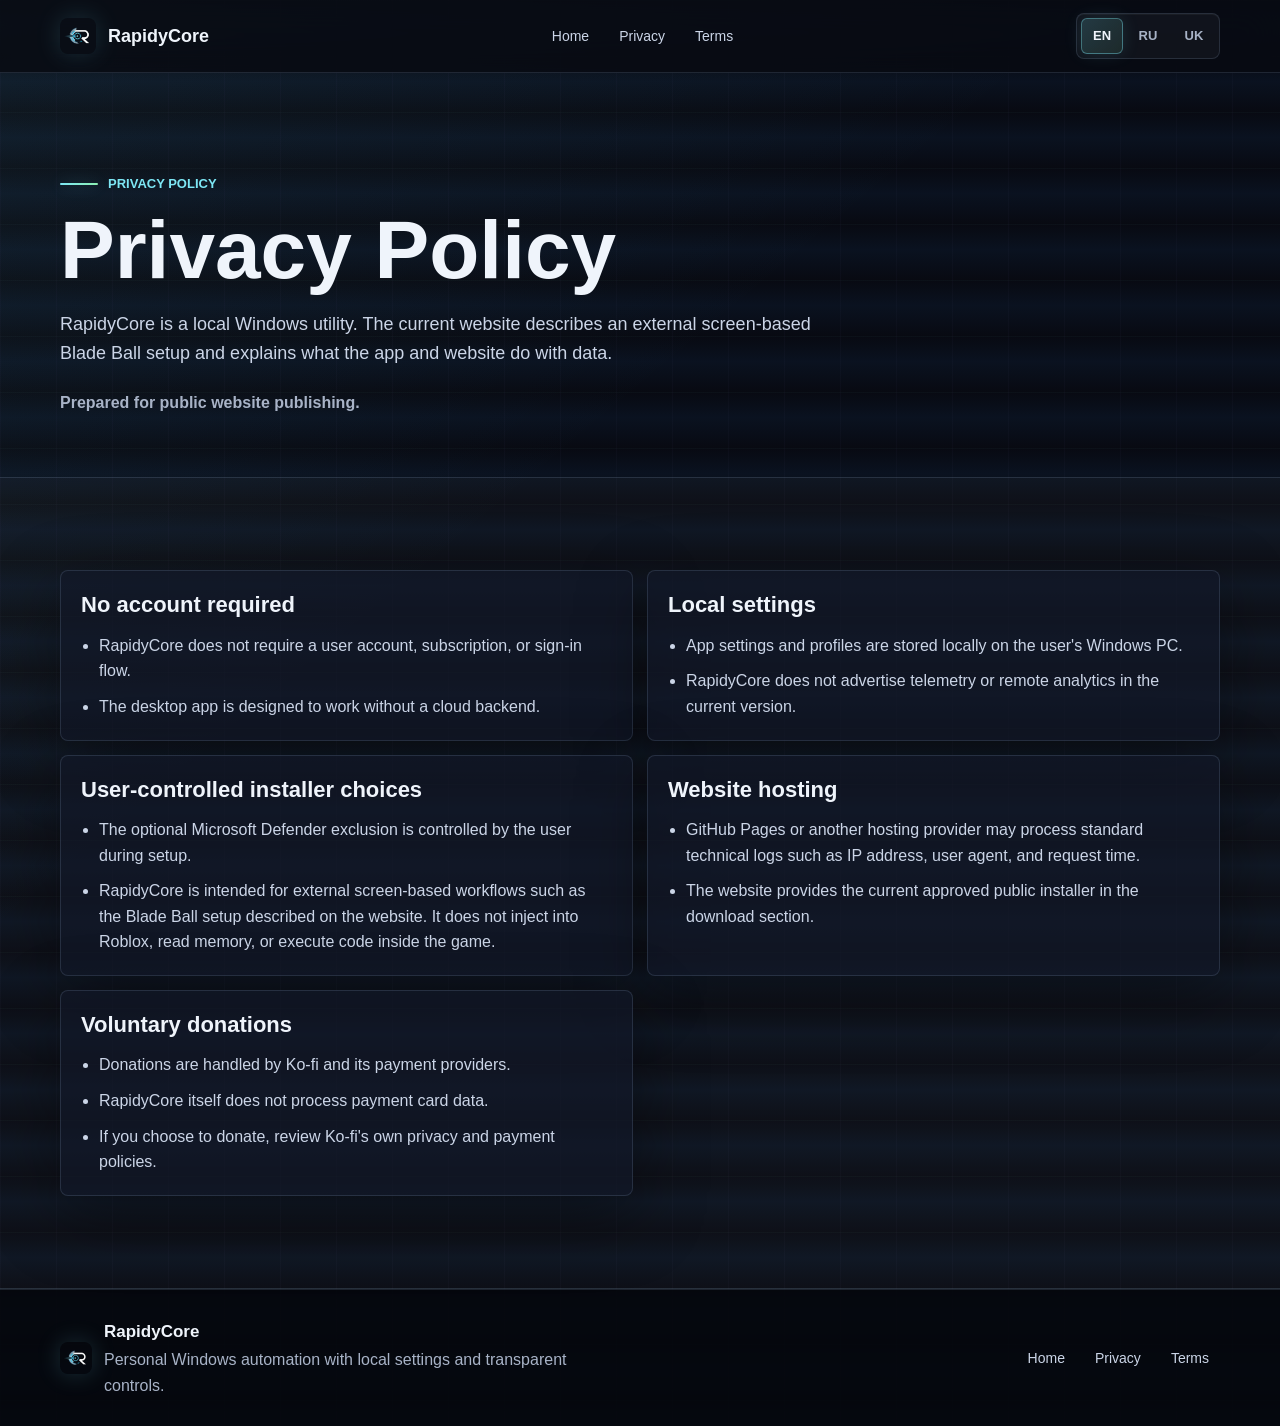
==== privacy.html @ f7d1b685 "Publish RapidyCore website" ====
<!doctype html>
<html lang="en">
  <head>
    <meta charset="utf-8">
    <meta name="viewport" content="width=device-width, initial-scale=1">
    <meta
      name="description"
      content="RapidyCore Privacy Policy for the official RapidyCore website and desktop app."
    >
    <title>Privacy Policy - RapidyCore</title>
    <link rel="icon" href="assets/rapidycore.ico">
    <link rel="stylesheet" href="styles.css">
  </head>
  <body class="legal-page" data-legal-page="privacy">
    <header class="site-header">
      <div class="container header-inner">
        <a class="brand" href="index.html" aria-label="RapidyCore">
          <img src="assets/rapidycore.ico" alt="" class="brand-logo" width="36" height="36">
          <span>RapidyCore</span>
        </a>

        <nav class="nav-links legal-nav" aria-label="Legal navigation">
          <a href="index.html" data-legal-i18n="common.backHome">Home</a>
          <a href="privacy.html" data-legal-i18n="common.privacy">Privacy</a>
          <a href="terms.html" data-legal-i18n="common.terms">Terms</a>
        </nav>

        <div class="language-switcher" aria-label="Language selector">
          <button class="lang-button is-active" type="button" data-lang="en" aria-pressed="true">EN</button>
          <button class="lang-button" type="button" data-lang="ru" aria-pressed="false">RU</button>
          <button class="lang-button" type="button" data-lang="uk" aria-pressed="false">UK</button>
        </div>
      </div>
    </header>

    <main>
      <section class="section legal-hero">
        <div class="container">
          <p class="section-kicker" data-legal-i18n="privacy.kicker">Privacy Policy</p>
          <h1 data-legal-i18n="privacy.title">Privacy Policy</h1>
          <p class="lead" data-legal-i18n="privacy.lead">
            RapidyCore is designed as a local Windows utility. This policy explains what the app and website do with data.
          </p>
          <p class="legal-updated" data-legal-i18n="privacy.updated">Prepared for public website publishing.</p>
        </div>
      </section>

      <section class="section section-alt">
        <div class="container legal-layout" id="legal-content"></div>
      </section>
    </main>

    <footer class="site-footer">
      <div class="container footer-inner">
        <div class="footer-brand">
          <img src="assets/rapidycore.ico" alt="" class="footer-logo" width="32" height="32">
          <div>
            <strong>RapidyCore</strong>
            <p data-legal-i18n="common.footer">Personal Windows automation with local settings and transparent controls.</p>
          </div>
        </div>
        <div class="footer-links">
          <a href="index.html" data-legal-i18n="common.backHome">Home</a>
          <a href="privacy.html" data-legal-i18n="common.privacy">Privacy</a>
          <a href="terms.html" data-legal-i18n="common.terms">Terms</a>
        </div>
      </div>
    </footer>

    <script src="legal.js" defer></script>
  </body>
</html>
---- styles.css ----
:root {
  color-scheme: dark;
  --bg: #080a12;
  --bg-soft: #0b111d;
  --panel: rgba(18, 25, 40, 0.7);
  --panel-strong: rgba(19, 28, 45, 0.88);
  --line: rgba(170, 194, 235, 0.15);
  --line-strong: rgba(125, 231, 245, 0.34);
  --text: #eff4fb;
  --muted: #a8b3c7;
  --muted-strong: #cbd5e7;
  --cyan: #7de7f5;
  --green: #8cf0b2;
  --violet: #b69cff;
  --blue: #83b8ff;
  --amber: #f3c981;
  --danger-muted: #8991a6;
  --shadow: 0 20px 70px rgba(0, 0, 0, 0.34);
  --radius: 8px;
  --container: 1160px;
  --ease-soft: cubic-bezier(0.2, 0.75, 0.28, 1);
}

* {
  box-sizing: border-box;
}

html {
  scroll-behavior: smooth;
  scroll-padding-top: 92px;
  overflow-x: hidden;
}

html.has-scroll-controller {
  scroll-behavior: auto;
}

body {
  min-width: 320px;
  margin: 0;
  overflow-x: hidden;
  background:
    linear-gradient(rgba(125, 231, 245, 0.026) 1px, transparent 1px),
    linear-gradient(90deg, rgba(182, 156, 255, 0.024) 1px, transparent 1px),
    linear-gradient(140deg, rgba(125, 231, 245, 0.065) 0%, transparent 38%),
    linear-gradient(180deg, #080a12 0%, #0a1220 46%, #080a12 100%);
  background-size: 56px 56px, 56px 56px, auto;
  color: var(--text);
  font-family: "Segoe UI", "Inter", Arial, sans-serif;
  font-size: 16px;
  line-height: 1.6;
  letter-spacing: 0;
}

body::selection {
  background: rgba(125, 231, 245, 0.28);
  color: #ffffff;
}

section,
footer {
  scroll-margin-top: 92px;
}

main,
.site-footer {
  transition: opacity 190ms var(--ease-soft), filter 190ms var(--ease-soft);
}

body.is-language-switching main,
body.is-language-switching .site-footer {
  opacity: 0.58;
  filter: blur(2px);
}

.reveal-ready .reveal-item {
  opacity: 0;
  transform: translate3d(0, 12px, 0);
  transition:
    opacity 620ms var(--ease-soft) var(--reveal-delay, 0ms),
    transform 620ms var(--ease-soft) var(--reveal-delay, 0ms);
  will-change: opacity, transform;
}

.reveal-ready .reveal-item.is-visible {
  opacity: 1;
  transform: translate3d(0, 0, 0);
}

a {
  color: inherit;
  text-decoration: none;
}

button,
a {
  -webkit-tap-highlight-color: transparent;
}

button {
  font: inherit;
}

img {
  display: block;
  max-width: 100%;
}

.container {
  width: min(100% - 40px, var(--container));
  margin: 0 auto;
}

.skip-link {
  position: fixed;
  top: 12px;
  left: 12px;
  z-index: 100;
  transform: translateY(-160%);
  border: 1px solid var(--line-strong);
  border-radius: var(--radius);
  background: #07101c;
  padding: 10px 14px;
  color: var(--text);
  transition: transform 180ms var(--ease-soft), border-color 180ms var(--ease-soft);
}

.skip-link:focus {
  transform: translateY(0);
}

.site-header {
  position: sticky;
  top: 0;
  z-index: 20;
  border-bottom: 1px solid var(--line);
  background: rgba(8, 10, 18, 0.8);
  backdrop-filter: blur(18px);
}

.header-inner {
  min-height: 72px;
  display: grid;
  grid-template-columns: auto 1fr auto;
  align-items: center;
  gap: 24px;
}

.brand,
.footer-brand {
  display: inline-flex;
  align-items: center;
  gap: 12px;
}

.brand {
  min-width: max-content;
  font-size: 18px;
  font-weight: 800;
}

.brand-logo {
  width: 36px;
  height: 36px;
  border-radius: var(--radius);
  object-fit: contain;
  object-position: center;
  image-rendering: auto;
  box-shadow: 0 0 26px rgba(125, 231, 245, 0.16);
  flex: 0 0 auto;
}

.footer-logo {
  width: 32px;
  height: 32px;
  border-radius: var(--radius);
  object-fit: contain;
  object-position: center;
  image-rendering: auto;
  box-shadow: 0 0 24px rgba(125, 231, 245, 0.18);
  flex: 0 0 auto;
}

.nav-links,
.footer-links {
  display: flex;
  align-items: center;
  justify-content: center;
  gap: 8px;
}

.nav-links a,
.footer-links a {
  border: 1px solid transparent;
  border-radius: var(--radius);
  padding: 8px 10px;
  color: var(--muted-strong);
  font-size: 14px;
  transition:
    transform 220ms var(--ease-soft),
    border-color 220ms var(--ease-soft),
    color 220ms var(--ease-soft),
    background 220ms var(--ease-soft),
    box-shadow 220ms var(--ease-soft);
}

.nav-links a:hover,
.nav-links a:focus-visible,
.footer-links a:hover,
.footer-links a:focus-visible {
  border-color: var(--line);
  background: rgba(255, 255, 255, 0.055);
  color: var(--text);
  box-shadow: 0 10px 28px rgba(125, 231, 245, 0.08);
  transform: translateY(-1px);
  outline: none;
}

.language-switcher {
  display: inline-flex;
  align-items: center;
  gap: 4px;
  border: 1px solid var(--line);
  border-radius: var(--radius);
  background: rgba(255, 255, 255, 0.04);
  padding: 4px;
  box-shadow: inset 0 1px 0 rgba(255, 255, 255, 0.04);
}

.lang-button {
  min-width: 42px;
  min-height: 36px;
  border: 1px solid transparent;
  border-radius: 6px;
  background: transparent;
  color: var(--muted);
  cursor: pointer;
  font-size: 13px;
  font-weight: 800;
  letter-spacing: 0;
  transition:
    transform 200ms var(--ease-soft),
    border-color 200ms var(--ease-soft),
    background 200ms var(--ease-soft),
    color 200ms var(--ease-soft),
    box-shadow 200ms var(--ease-soft);
}

.lang-button:hover,
.lang-button:focus-visible {
  border-color: rgba(125, 231, 245, 0.25);
  background: rgba(255, 255, 255, 0.035);
  color: var(--text);
  box-shadow: 0 8px 22px rgba(125, 231, 245, 0.08);
  transform: translateY(-1px);
  outline: none;
}

.lang-button.is-active {
  border-color: rgba(125, 231, 245, 0.38);
  background: linear-gradient(135deg, rgba(125, 231, 245, 0.18), rgba(140, 240, 178, 0.1));
  color: var(--text);
  box-shadow: 0 0 18px rgba(125, 231, 245, 0.12);
}

.hero {
  position: relative;
  overflow: hidden;
  min-height: 68svh;
  display: flex;
  align-items: center;
  border-bottom: 1px solid var(--line);
}

.hero::before {
  content: "";
  position: absolute;
  inset: 0;
  background:
    linear-gradient(90deg, rgba(5, 7, 13, 0.98) 0%, rgba(5, 7, 13, 0.72) 54%, rgba(5, 7, 13, 0.22) 100%),
    linear-gradient(180deg, rgba(131, 184, 255, 0.11), rgba(140, 240, 178, 0.045));
  pointer-events: none;
}

.hero-backdrop {
  position: absolute;
  inset: 0;
  pointer-events: none;
}

.hero-backdrop::after {
  content: "";
  position: absolute;
  inset: auto 0 0 0;
  height: 1px;
  background: linear-gradient(90deg, transparent, rgba(125, 231, 245, 0.54), rgba(140, 240, 178, 0.26), transparent);
}

.hero-logo {
  position: absolute;
  right: -4%;
  top: 50%;
  width: min(58vw, 720px);
  opacity: 0.18;
  transform: translateY(-50%);
  filter: drop-shadow(0 0 48px rgba(125, 231, 245, 0.24));
}

.hero-content {
  position: relative;
  z-index: 1;
  padding: 76px 0 62px;
}

.section-kicker {
  display: inline-flex;
  align-items: center;
  gap: 10px;
  margin: 0 0 14px;
  color: var(--cyan);
  font-size: 13px;
  font-weight: 800;
  text-transform: uppercase;
  letter-spacing: 0;
}

.section-kicker::before {
  content: "";
  width: 38px;
  height: 2px;
  border-radius: 999px;
  background: linear-gradient(90deg, var(--cyan), var(--green));
  box-shadow: 0 0 16px rgba(125, 231, 245, 0.32);
}

h1,
h2,
h3,
p {
  margin-top: 0;
}

h1 {
  max-width: 780px;
  margin-bottom: 18px;
  font-size: 82px;
  line-height: 0.98;
  letter-spacing: 0;
}

h2 {
  margin-bottom: 14px;
  color: var(--text);
  font-size: 42px;
  line-height: 1.1;
  letter-spacing: 0;
}

h3 {
  margin-bottom: 8px;
  color: var(--text);
  font-size: 20px;
  line-height: 1.25;
  letter-spacing: 0;
}

.hero-tagline {
  max-width: 760px;
  margin-bottom: 28px;
  color: var(--muted-strong);
  font-size: 21px;
  line-height: 1.55;
}

.hero-actions {
  display: flex;
  flex-wrap: wrap;
  gap: 12px;
  margin-bottom: 28px;
}

.btn {
  min-height: 46px;
  display: inline-flex;
  align-items: center;
  justify-content: center;
  gap: 8px;
  border: 1px solid var(--line);
  border-radius: var(--radius);
  padding: 11px 18px;
  color: var(--text);
  cursor: pointer;
  font-weight: 800;
  line-height: 1.2;
  transition:
    transform 220ms var(--ease-soft),
    border-color 220ms var(--ease-soft),
    background 220ms var(--ease-soft),
    color 220ms var(--ease-soft),
    box-shadow 220ms var(--ease-soft);
}

.btn:not(:disabled):hover,
.btn:not(:disabled):focus-visible {
  transform: translateY(-2px);
  border-color: var(--line-strong);
  box-shadow: 0 14px 36px rgba(125, 231, 245, 0.12);
  outline: none;
}

.btn-primary {
  border-color: rgba(125, 231, 245, 0.42);
  background: linear-gradient(135deg, rgba(125, 231, 245, 0.18), rgba(140, 240, 178, 0.11));
  box-shadow: 0 0 28px rgba(125, 231, 245, 0.12);
}

.btn-secondary {
  background: rgba(255, 255, 255, 0.06);
}

.btn-ghost {
  background: transparent;
}

.btn:disabled {
  border-color: rgba(151, 185, 255, 0.16);
  background: rgba(255, 255, 255, 0.055);
  color: #aeb9cf;
  cursor: not-allowed;
  transform: none;
  box-shadow: none;
  opacity: 1;
}

.hero-points {
  display: flex;
  flex-wrap: wrap;
  gap: 10px;
  max-width: 860px;
  margin: 0;
  padding: 0;
  list-style: none;
}

.hero-points li {
  border: 1px solid var(--line);
  border-radius: var(--radius);
  background: rgba(255, 255, 255, 0.04);
  padding: 8px 12px;
  color: var(--muted-strong);
  font-size: 14px;
  transition: border-color 220ms var(--ease-soft), background 220ms var(--ease-soft);
}

.section {
  padding: 92px 0;
}

.section-alt {
  background: rgba(255, 255, 255, 0.025);
  border-top: 1px solid var(--line);
  border-bottom: 1px solid var(--line);
}

.section-heading {
  max-width: 760px;
  margin-bottom: 34px;
}

.section-heading.compact {
  margin-bottom: 24px;
}

.section-heading p:not(.section-kicker),
.download-layout p,
.lead {
  color: var(--muted-strong);
  font-size: 18px;
}

.feature-grid,
.preview-grid {
  display: grid;
  grid-template-columns: repeat(4, minmax(0, 1fr));
  gap: 16px;
}

.feature-card,
.preview-card,
.faq-item {
  border: 1px solid var(--line);
  border-radius: var(--radius);
  background: var(--panel);
  box-shadow: var(--shadow);
  backdrop-filter: blur(18px);
  transition:
    transform 260ms var(--ease-soft),
    border-color 260ms var(--ease-soft),
    background 260ms var(--ease-soft),
    box-shadow 260ms var(--ease-soft);
}

.feature-card {
  min-height: 220px;
  display: flex;
  flex-direction: column;
  padding: 22px;
  position: relative;
  overflow: hidden;
}

.feature-card:hover,
.feature-card:focus-within,
.preview-card:hover,
.preview-card:focus-within,
.faq-item:hover,
.faq-item:focus-within {
  transform: translateY(-3px);
  border-color: rgba(125, 231, 245, 0.26);
  background: rgba(22, 31, 50, 0.78);
  box-shadow: 0 18px 54px rgba(0, 0, 0, 0.32), 0 0 28px rgba(125, 231, 245, 0.08);
}

.feature-card::after {
  content: "";
  position: absolute;
  inset: 0;
  border-top: 2px solid transparent;
  pointer-events: none;
}

.feature-card.accent-cyan::after {
  border-color: var(--cyan);
}

.feature-card.accent-green::after {
  border-color: var(--green);
}

.feature-card.accent-violet::after {
  border-color: var(--violet);
}

.feature-mark {
  width: 42px;
  height: 32px;
  display: inline-flex;
  align-items: center;
  justify-content: center;
  margin-bottom: 22px;
  border: 1px solid var(--line);
  border-radius: 6px;
  background: rgba(255, 255, 255, 0.055);
  color: var(--cyan);
  font-size: 12px;
  font-weight: 900;
}

.feature-card p,
.preview-card p,
.steps p,
.faq-item p,
.changelog-item p,
.footer-brand p {
  margin-bottom: 0;
  color: var(--muted);
}

.preview-card {
  overflow: hidden;
  background: var(--panel-strong);
}

.preview-visual {
  min-height: 220px;
  border-bottom: 1px solid var(--line);
  background: linear-gradient(180deg, rgba(125, 231, 245, 0.09), rgba(8, 10, 18, 0.28));
  transition: background 260ms var(--ease-soft), border-color 260ms var(--ease-soft);
}

.preview-image {
  width: 100%;
  aspect-ratio: 16 / 10;
  object-fit: cover;
  background: #0b111d;
}

.preview-body {
  padding: 20px;
}

.preview-label {
  margin-bottom: 6px;
  color: var(--cyan);
  font-size: 12px;
  font-weight: 900;
  text-transform: uppercase;
}

.steps {
  display: grid;
  grid-template-columns: repeat(4, minmax(0, 1fr));
  gap: 16px;
  margin: 0;
  padding: 0;
  list-style: none;
  counter-reset: steps;
}

.steps li {
  counter-increment: steps;
  min-height: 210px;
  border-top: 1px solid var(--line-strong);
  padding: 20px 4px 0;
}

.step-number {
  display: inline-flex;
  align-items: center;
  justify-content: center;
  width: 42px;
  height: 32px;
  margin-bottom: 16px;
  border-radius: 6px;
  background: rgba(125, 231, 245, 0.1);
  color: var(--cyan);
  font-size: 13px;
  font-weight: 900;
}

.setup-guide {
  position: relative;
  overflow: hidden;
}

.setup-guide::before {
  content: "";
  position: absolute;
  inset: 0;
  background:
    linear-gradient(120deg, rgba(125, 231, 245, 0.055), transparent 32%),
    linear-gradient(300deg, rgba(182, 156, 255, 0.055), transparent 42%);
  pointer-events: none;
}

.setup-guide > .container {
  position: relative;
}

.guide-summary,
.guide-warning,
.guide-note {
  max-width: 920px;
  border: 1px solid var(--line);
  border-radius: var(--radius);
  background: rgba(18, 25, 40, 0.62);
  box-shadow: var(--shadow);
  backdrop-filter: blur(18px);
}

.guide-summary {
  margin-bottom: 20px;
  padding: 18px 20px;
}

.guide-summary p,
.guide-warning p,
.guide-note p {
  margin: 0;
  color: var(--muted-strong);
  font-size: 17px;
}

.guide-warning {
  margin-bottom: 20px;
  padding: 18px 20px;
  border-color: rgba(243, 201, 129, 0.3);
  background:
    linear-gradient(135deg, rgba(243, 201, 129, 0.08), transparent 52%),
    rgba(40, 30, 18, 0.64);
}

.guide-steps {
  display: grid;
  gap: 18px;
}

.guide-step {
  display: grid;
  grid-template-columns: minmax(0, 0.82fr) minmax(360px, 1.18fr);
  align-items: center;
  gap: 22px;
  border: 1px solid var(--line);
  border-radius: var(--radius);
  background: rgba(18, 25, 40, 0.7);
  box-shadow: var(--shadow);
  padding: 18px;
  backdrop-filter: blur(18px);
  transition:
    transform 260ms var(--ease-soft),
    border-color 260ms var(--ease-soft),
    background 260ms var(--ease-soft),
    box-shadow 260ms var(--ease-soft);
}

.guide-step:hover,
.guide-step:focus-within {
  transform: translateY(-3px);
  border-color: rgba(125, 231, 245, 0.28);
  background: rgba(22, 31, 50, 0.78);
  box-shadow: 0 18px 54px rgba(0, 0, 0, 0.34), 0 0 30px rgba(125, 231, 245, 0.08);
}

.guide-step-copy {
  padding: 8px 4px;
}

.guide-step-number {
  display: inline-flex;
  align-items: center;
  justify-content: center;
  width: 46px;
  height: 34px;
  margin-bottom: 16px;
  border: 1px solid rgba(125, 231, 245, 0.22);
  border-radius: 6px;
  background: linear-gradient(135deg, rgba(125, 231, 245, 0.13), rgba(140, 240, 178, 0.07));
  color: var(--cyan);
  font-size: 13px;
  font-weight: 900;
}

.guide-step-copy p {
  margin-bottom: 0;
  color: var(--muted);
}

.guide-media {
  display: grid;
  gap: 12px;
}

.guide-media-compare {
  grid-template-columns: repeat(2, minmax(0, 1fr));
}

.guide-figure {
  margin: 0;
  overflow: hidden;
  border: 1px solid rgba(170, 194, 235, 0.18);
  border-radius: var(--radius);
  background: rgba(8, 10, 18, 0.66);
  box-shadow: 0 16px 40px rgba(0, 0, 0, 0.24);
}

.guide-figure img {
  width: 100%;
  aspect-ratio: 16 / 9;
  object-fit: cover;
  border-bottom: 1px solid var(--line);
  background: var(--bg-soft);
}

.guide-card--settings-entry .guide-figure img {
  aspect-ratio: 1297 / 617;
}

.guide-figure .guide-image--settings-entry {
  object-fit: contain;
  object-position: right top;
  background:
    linear-gradient(135deg, rgba(125, 231, 245, 0.08), transparent 42%),
    var(--bg-soft);
}

.guide-figure figcaption {
  padding: 12px 14px;
  color: var(--muted-strong);
  font-size: 14px;
}

.guide-note {
  margin-top: 20px;
  padding: 18px 20px;
  border-color: rgba(140, 240, 178, 0.2);
  background:
    linear-gradient(135deg, rgba(140, 240, 178, 0.07), transparent 50%),
    rgba(18, 25, 40, 0.66);
}

.safety-band,
.download-section {
  border-top: 1px solid var(--line);
  border-bottom: 1px solid var(--line);
  background:
    linear-gradient(90deg, rgba(125, 231, 245, 0.058), transparent 48%),
    rgba(255, 255, 255, 0.023);
}

.safety-layout,
.download-layout {
  display: grid;
  grid-template-columns: 0.95fr 1.05fr;
  align-items: start;
  gap: 50px;
}

.safety-list {
  display: grid;
  grid-template-columns: repeat(2, minmax(0, 1fr));
  gap: 12px;
  margin: 0;
  padding: 0;
  list-style: none;
}

.safety-list li,
.changelog-item {
  border: 1px solid var(--line);
  border-radius: var(--radius);
  background: rgba(10, 16, 28, 0.54);
  padding: 16px;
  color: var(--muted-strong);
  transition:
    transform 250ms var(--ease-soft),
    border-color 250ms var(--ease-soft),
    background 250ms var(--ease-soft);
}

.safety-list li:hover,
.changelog-item:hover {
  transform: translateY(-2px);
  border-color: rgba(125, 231, 245, 0.24);
  background: rgba(18, 26, 42, 0.68);
}

.download-layout {
  grid-template-columns: 1fr auto;
}

.download-copy {
  max-width: 720px;
}

.download-action {
  display: grid;
  gap: 12px;
  align-self: start;
  justify-items: stretch;
}

.download-meta {
  display: grid;
  grid-template-columns: repeat(2, minmax(0, 220px));
  gap: 14px;
  margin: 24px 0 18px;
}

.download-stat {
  border: 1px solid var(--line);
  border-radius: var(--radius);
  background: rgba(10, 16, 28, 0.54);
  padding: 16px;
}

.download-stat span {
  display: block;
  margin-bottom: 6px;
  color: var(--muted);
  font-size: 13px;
  font-weight: 800;
}

.download-stat strong {
  color: var(--text);
  font-size: 18px;
}

.download-note {
  max-width: 680px;
  margin: 0 0 18px;
  color: var(--muted);
}

.download-legal {
  display: flex;
  flex-wrap: wrap;
  gap: 10px;
}

.download-community {
  display: flex;
  flex-wrap: wrap;
  gap: 10px;
  margin-top: 12px;
}

.download-legal a {
  border: 1px solid var(--line);
  border-radius: var(--radius);
  padding: 8px 12px;
  color: var(--muted-strong);
  transition:
    transform 220ms var(--ease-soft),
    border-color 220ms var(--ease-soft),
    background 220ms var(--ease-soft),
    color 220ms var(--ease-soft);
}

.download-community a {
  border: 1px solid transparent;
  border-radius: var(--radius);
  padding: 6px 0;
  color: var(--muted);
  font-weight: 600;
  transition:
    color 220ms var(--ease-soft),
    transform 220ms var(--ease-soft);
}

.download-legal a:hover,
.download-legal a:focus-visible,
.download-community a:hover,
.download-community a:focus-visible {
  border-color: rgba(125, 231, 245, 0.28);
  background: rgba(255, 255, 255, 0.04);
  color: var(--text);
  transform: translateY(-1px);
  outline: none;
}

.download-button {
  min-width: 240px;
  align-self: start;
}

.download-free-note {
  max-width: 240px;
  margin: 0;
  color: var(--muted);
  font-size: 13px;
  line-height: 1.5;
}

.support-section {
  border-top: 1px solid var(--line);
}

.support-card {
  display: grid;
  grid-template-columns: 1fr auto;
  gap: 28px;
  align-items: center;
  border: 1px solid var(--line);
  border-radius: var(--radius);
  background:
    linear-gradient(135deg, rgba(125, 231, 245, 0.055), transparent 38%),
    rgba(10, 16, 28, 0.56);
  padding: 24px;
}

.support-copy h2 {
  margin-bottom: 14px;
}

.support-copy p:not(.section-kicker) {
  max-width: 760px;
}

.support-note {
  margin: 14px 0 0;
  color: var(--muted);
  font-size: 14px;
}

.support-button {
  min-width: 200px;
  justify-content: center;
}

.changelog-list {
  display: grid;
  grid-template-columns: repeat(2, minmax(0, 1fr));
  gap: 14px;
}

.changelog-item,
.changelog-note {
  min-height: 130px;
}

.changelog-item-button {
  width: 100%;
  cursor: pointer;
  text-align: left;
  font: inherit;
}

.changelog-item-button:focus-visible {
  outline: 2px solid rgba(125, 231, 245, 0.45);
  outline-offset: 2px;
}

.changelog-item h3 {
  margin: 0 0 12px;
  color: var(--text);
  font-size: 22px;
  line-height: 1.25;
}

.changelog-points {
  display: grid;
  gap: 8px;
  margin: 0;
  padding-left: 18px;
  color: var(--muted-strong);
}

.changelog-note {
  grid-column: 1 / -1;
  border: 1px solid rgba(243, 201, 129, 0.3);
  border-radius: var(--radius);
  background: rgba(40, 30, 18, 0.54);
  padding: 16px;
  color: var(--muted-strong);
}

.changelog-note p {
  margin: 0;
}

.changelog-cta {
  margin-top: 16px;
  color: var(--cyan);
  font-size: 14px;
  font-weight: 800;
}

.changelog-note a,
.legal-section a {
  color: var(--cyan);
  font-weight: 800;
}

.changelog-tag {
  display: inline-flex;
  margin-bottom: 14px;
  color: var(--green);
  font-size: 13px;
  font-weight: 900;
}

.faq-list {
  display: grid;
  gap: 12px;
}

.faq-item {
  padding: 0;
  overflow: hidden;
}

.faq-item summary {
  cursor: pointer;
  padding: 20px 22px;
  color: var(--text);
  font-size: 18px;
  font-weight: 800;
  list-style: none;
  transition: color 220ms var(--ease-soft), background 220ms var(--ease-soft);
}

.faq-item summary:hover,
.faq-item summary:focus-visible {
  background: rgba(255, 255, 255, 0.025);
  color: #ffffff;
  outline: none;
}

.faq-item summary::-webkit-details-marker {
  display: none;
}

.faq-item summary::after {
  content: "+";
  float: right;
  color: var(--cyan);
  font-weight: 900;
}

.faq-item[open] summary::after {
  content: "-";
}

.faq-item p {
  border-top: 1px solid var(--line);
  padding: 0 22px 20px;
}

.legal-page main {
  min-height: 68vh;
}

.legal-hero {
  padding: 94px 0 62px;
}

.legal-hero h1 {
  max-width: 780px;
  margin: 0 0 18px;
  color: var(--text);
  font-size: clamp(44px, 7vw, 82px);
  line-height: 1.02;
}

.legal-hero .lead {
  max-width: 780px;
}

.legal-updated {
  margin: 22px 0 0;
  color: var(--muted);
  font-weight: 700;
}

.legal-layout {
  display: grid;
  grid-template-columns: repeat(2, minmax(0, 1fr));
  gap: 14px;
}

.legal-section {
  border: 1px solid var(--line);
  border-radius: var(--radius);
  background: rgba(18, 25, 40, 0.68);
  box-shadow: var(--shadow);
  padding: 20px;
}

.legal-section h2 {
  margin: 0 0 14px;
  color: var(--text);
  font-size: 22px;
  line-height: 1.25;
}

.legal-list {
  display: grid;
  gap: 10px;
  margin: 0;
  padding-left: 18px;
  color: var(--muted-strong);
}

.site-footer {
  border-top: 1px solid var(--line);
  padding: 28px 0;
  background: rgba(5, 7, 13, 0.88);
}

.footer-inner {
  display: flex;
  align-items: center;
  justify-content: space-between;
  gap: 20px;
}

.footer-brand {
  max-width: 520px;
}

.footer-brand strong {
  display: block;
  margin-bottom: 2px;
  font-size: 17px;
}

.toast-stack {
  position: fixed;
  right: 18px;
  bottom: 18px;
  z-index: 40;
  display: grid;
  gap: 10px;
  pointer-events: none;
}

.site-toast {
  max-width: min(360px, calc(100vw - 36px));
  border: 1px solid rgba(243, 201, 129, 0.34);
  border-radius: var(--radius);
  background: rgba(28, 21, 12, 0.94);
  box-shadow: 0 18px 44px rgba(0, 0, 0, 0.34);
  padding: 14px 16px;
  color: var(--muted-strong);
  opacity: 0;
  transform: translate3d(0, 10px, 0);
  transition:
    opacity 180ms var(--ease-soft),
    transform 180ms var(--ease-soft);
}

.site-toast.is-visible {
  opacity: 1;
  transform: translate3d(0, 0, 0);
}

@media (max-width: 1040px) {
  .header-inner {
    grid-template-columns: 1fr auto;
  }

  .nav-links {
    grid-column: 1 / -1;
    order: 3;
    justify-content: flex-start;
    overflow-x: auto;
    padding-bottom: 12px;
  }

  .hero {
    min-height: 70svh;
  }

  h1 {
    font-size: 64px;
  }

  h2 {
    font-size: 36px;
  }

  .feature-grid,
  .preview-grid,
  .steps {
    grid-template-columns: repeat(2, minmax(0, 1fr));
  }

  .guide-step {
    grid-template-columns: 1fr;
  }

  .safety-layout,
  .download-layout {
    grid-template-columns: 1fr;
    gap: 26px;
  }

  .changelog-list {
    grid-template-columns: repeat(2, minmax(0, 1fr));
  }
}

@media (max-width: 700px) {
  .container {
    width: min(100% - 28px, var(--container));
  }

  .site-header {
    position: relative;
  }

  .header-inner {
    min-height: 68px;
    gap: 14px;
    padding-top: 10px;
  }

  .legal-page .header-inner {
    grid-template-columns: 1fr;
  }

  .legal-page .brand,
  .legal-page .language-switcher {
    justify-self: start;
  }

  .brand {
    font-size: 16px;
  }

  .brand-logo {
    width: 34px;
    height: 34px;
  }

  .footer-logo {
    width: 30px;
    height: 30px;
  }

  .nav-links {
    gap: 4px;
  }

  .nav-links a {
    padding: 7px 8px;
    font-size: 13px;
  }

  .language-switcher {
    justify-self: end;
  }

  .lang-button {
    min-width: 36px;
    min-height: 32px;
    font-size: 12px;
  }

  .hero {
    min-height: auto;
  }

  .hero::before {
    background:
      linear-gradient(180deg, rgba(5, 7, 13, 0.94) 0%, rgba(5, 7, 13, 0.82) 100%),
      linear-gradient(180deg, rgba(108, 169, 255, 0.14), rgba(114, 255, 173, 0.05));
  }

  .hero-logo {
    right: -32%;
    width: 540px;
    opacity: 0.13;
  }

  .hero-content {
    padding: 42px 0 34px;
  }

  h1 {
    font-size: 42px;
  }

  h2 {
    font-size: 30px;
  }

  h3 {
    font-size: 18px;
  }

  .hero-tagline,
  .section-heading p:not(.section-kicker),
  .download-layout p,
  .lead {
    font-size: 16px;
  }

  .hero-actions {
    flex-direction: column;
    align-items: stretch;
    margin-bottom: 0;
  }

  .hero-points {
    display: none;
  }

  .btn {
    width: 100%;
  }

  .section {
    padding: 64px 0;
  }

  .feature-grid,
  .preview-grid,
  .download-meta,
  .guide-media-compare,
  .steps,
  .safety-list,
  .changelog-list,
  .legal-layout {
    grid-template-columns: 1fr;
  }

  .guide-summary,
  .guide-warning,
  .guide-note,
  .guide-step,
  .legal-section {
    padding: 16px;
  }

  .guide-step {
    gap: 14px;
  }

  .guide-figure img {
    aspect-ratio: 4 / 3;
  }

  .guide-card--settings-entry .guide-figure img {
    aspect-ratio: 1297 / 617;
  }

  .feature-card,
  .steps li {
    min-height: auto;
  }

  .download-button {
    width: 100%;
    min-width: 0;
  }

  .download-free-note {
    max-width: none;
  }

  .support-card {
    grid-template-columns: 1fr;
    gap: 18px;
    align-items: start;
    padding: 18px;
  }

  .support-button {
    width: 100%;
    min-width: 0;
  }

  .footer-inner {
    align-items: flex-start;
    flex-direction: column;
  }

  .footer-links {
    flex-wrap: wrap;
    justify-content: flex-start;
  }
}

@media (prefers-reduced-motion: reduce) {
  *,
  *::before,
  *::after {
    animation-duration: 1ms !important;
    animation-iteration-count: 1 !important;
    scroll-behavior: auto !important;
    transition-duration: 1ms !important;
  }

  html {
    scroll-behavior: auto;
  }

  body.is-language-switching main,
  body.is-language-switching .site-footer,
  .reveal-ready .reveal-item,
  .reveal-ready .reveal-item.is-visible {
    opacity: 1;
    filter: none;
    transform: none;
  }
}
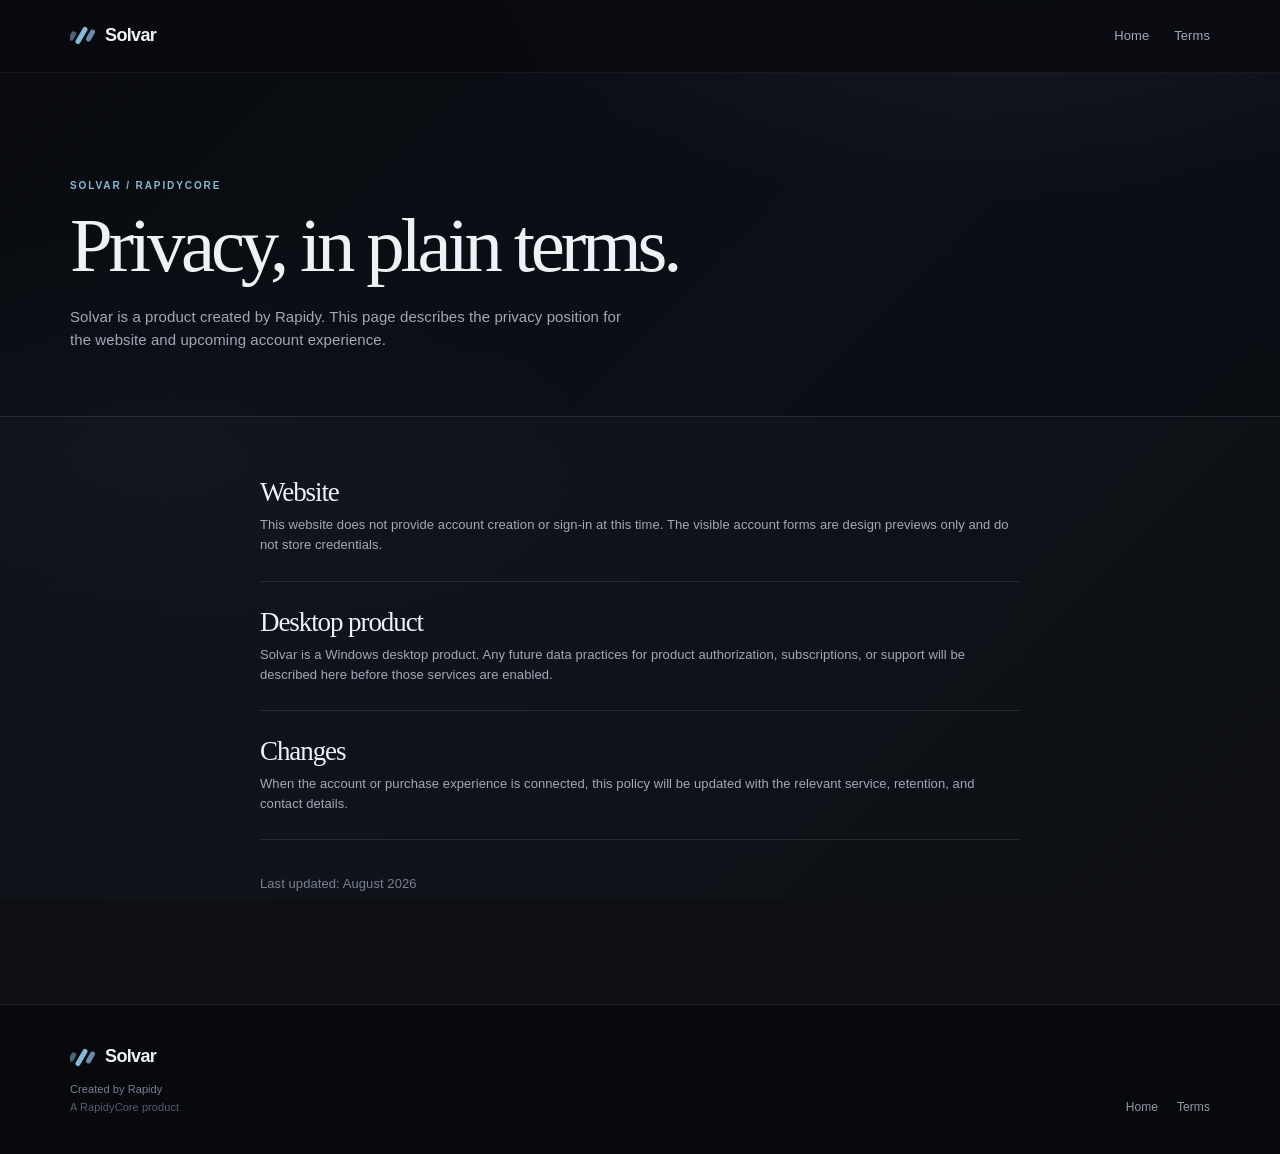
==== commit 57b6aa06: "Replace old website" ====
--- a/privacy.html
+++ b/privacy.html
@@ -1,72 +1 @@
-<!doctype html>
-<html lang="en">
-  <head>
-    <meta charset="utf-8">
-    <meta name="viewport" content="width=device-width, initial-scale=1">
-    <meta
-      name="description"
-      content="RapidyCore Privacy Policy for the official RapidyCore website and desktop app."
-    >
-    <title>Privacy Policy - RapidyCore</title>
-    <link rel="icon" href="assets/rapidycore.ico">
-    <link rel="stylesheet" href="styles.css">
-  </head>
-  <body class="legal-page" data-legal-page="privacy">
-    <header class="site-header">
-      <div class="container header-inner">
-        <a class="brand" href="index.html" aria-label="RapidyCore">
-          <img src="assets/rapidycore.ico" alt="" class="brand-logo" width="36" height="36">
-          <span>RapidyCore</span>
-        </a>
-
-        <nav class="nav-links legal-nav" aria-label="Legal navigation">
-          <a href="index.html" data-legal-i18n="common.backHome">Home</a>
-          <a href="privacy.html" data-legal-i18n="common.privacy">Privacy</a>
-          <a href="terms.html" data-legal-i18n="common.terms">Terms</a>
-        </nav>
-
-        <div class="language-switcher" aria-label="Language selector">
-          <button class="lang-button is-active" type="button" data-lang="en" aria-pressed="true">EN</button>
-          <button class="lang-button" type="button" data-lang="ru" aria-pressed="false">RU</button>
-          <button class="lang-button" type="button" data-lang="uk" aria-pressed="false">UK</button>
-        </div>
-      </div>
-    </header>
-
-    <main>
-      <section class="section legal-hero">
-        <div class="container">
-          <p class="section-kicker" data-legal-i18n="privacy.kicker">Privacy Policy</p>
-          <h1 data-legal-i18n="privacy.title">Privacy Policy</h1>
-          <p class="lead" data-legal-i18n="privacy.lead">
-            RapidyCore is designed as a local Windows utility. This policy explains what the app and website do with data.
-          </p>
-          <p class="legal-updated" data-legal-i18n="privacy.updated">Prepared for public website publishing.</p>
-        </div>
-      </section>
-
-      <section class="section section-alt">
-        <div class="container legal-layout" id="legal-content"></div>
-      </section>
-    </main>
-
-    <footer class="site-footer">
-      <div class="container footer-inner">
-        <div class="footer-brand">
-          <img src="assets/rapidycore.ico" alt="" class="footer-logo" width="32" height="32">
-          <div>
-            <strong>RapidyCore</strong>
-            <p data-legal-i18n="common.footer">Personal Windows automation with local settings and transparent controls.</p>
-          </div>
-        </div>
-        <div class="footer-links">
-          <a href="index.html" data-legal-i18n="common.backHome">Home</a>
-          <a href="privacy.html" data-legal-i18n="common.privacy">Privacy</a>
-          <a href="terms.html" data-legal-i18n="common.terms">Terms</a>
-        </div>
-      </div>
-    </footer>
-
-    <script src="legal.js" defer></script>
-  </body>
-</html>
+<!doctype html><html lang="en"><head><meta charset="utf-8"><meta name="viewport" content="width=device-width, initial-scale=1"><meta name="description" content="Solvar privacy information."><title>Privacy — Solvar</title><link rel="stylesheet" href="styles.css"></head><body><header class="site-header"><div class="container header-inner"><a class="brand" href="index.html"><span class="mark"><i></i><i></i><i></i></span><span>Solvar</span></a><nav class="nav-links"><a href="index.html">Home</a><a href="terms.html">Terms</a></nav></div></header><main class="legal-main"><section class="legal-intro"><div class="container"><p class="eyebrow">SOLVAR / RAPIDYCORE</p><h1>Privacy, in plain terms.</h1><p>Solvar is a product created by Rapidy. This page describes the privacy position for the website and upcoming account experience.</p></div></section><section class="legal-content"><div class="container legal-copy"><article><h2>Website</h2><p>This website does not provide account creation or sign-in at this time. The visible account forms are design previews only and do not store credentials.</p></article><article><h2>Desktop product</h2><p>Solvar is a Windows desktop product. Any future data practices for product authorization, subscriptions, or support will be described here before those services are enabled.</p></article><article><h2>Changes</h2><p>When the account or purchase experience is connected, this policy will be updated with the relevant service, retention, and contact details.</p></article><p class="legal-note">Last updated: August 2026</p></div></section></main><footer class="site-footer"><div class="container footer-inner"><div><a class="brand" href="index.html"><span class="mark"><i></i><i></i><i></i></span><span>Solvar</span></a><p>Created by Rapidy<br><span>A RapidyCore product</span></p></div><div class="footer-links"><a href="index.html">Home</a><a href="terms.html">Terms</a></div></div></footer></body></html>
--- a/styles.css
+++ b/styles.css
@@ -1,1458 +1,16 @@
-:root {
-  color-scheme: dark;
-  --bg: #080a12;
-  --bg-soft: #0b111d;
-  --panel: rgba(18, 25, 40, 0.7);
-  --panel-strong: rgba(19, 28, 45, 0.88);
-  --line: rgba(170, 194, 235, 0.15);
-  --line-strong: rgba(125, 231, 245, 0.34);
-  --text: #eff4fb;
-  --muted: #a8b3c7;
-  --muted-strong: #cbd5e7;
-  --cyan: #7de7f5;
-  --green: #8cf0b2;
-  --violet: #b69cff;
-  --blue: #83b8ff;
-  --amber: #f3c981;
-  --danger-muted: #8991a6;
-  --shadow: 0 20px 70px rgba(0, 0, 0, 0.34);
-  --radius: 8px;
-  --container: 1160px;
-  --ease-soft: cubic-bezier(0.2, 0.75, 0.28, 1);
-}
+:root { color-scheme: dark; --ink:#090b10; --ink-2:#0e1118; --surface:#12161f; --surface-2:#171b25; --line:rgba(231,238,247,.10); --line-strong:rgba(231,238,247,.18); --text:#eef1f6; --soft:#a0a9b9; --accent:#86b9d6; --accent-rgb:134,185,214; --radius:18px; --container:1140px; --ease:cubic-bezier(.2,.8,.2,1); }
+*{box-sizing:border-box} html{scroll-behavior:smooth;scroll-padding-top:80px} body{margin:0;min-width:320px;background:var(--ink);color:var(--text);font:15px/1.55 Inter,"Segoe UI",Arial,sans-serif;letter-spacing:.005em;overflow-x:hidden} body:before{content:"";position:fixed;inset:0;z-index:-2;background:radial-gradient(ellipse 70% 42% at 78% -5%,rgba(77,105,136,.14),transparent 65%),radial-gradient(ellipse 52% 35% at 10% 50%,rgba(71,85,115,.07),transparent 70%),linear-gradient(135deg,#090b10,#0c0f16 50%,#090b10);pointer-events:none} a{color:inherit;text-decoration:none} button,input{font:inherit} button{color:inherit;cursor:pointer} button:focus-visible,a:focus-visible,input:focus-visible,summary:focus-visible{outline:2px solid var(--accent);outline-offset:3px}.container{width:min(calc(100% - 48px),var(--container));margin:auto}.skip-link{position:fixed;z-index:40;top:12px;left:12px;transform:translateY(-150%);background:var(--text);color:var(--ink);padding:8px 13px;border-radius:7px}.skip-link:focus{transform:translateY(0)}
+.site-header{position:sticky;z-index:20;top:0;border-bottom:1px solid rgba(231,238,247,.06);background:rgba(9,11,16,.8);backdrop-filter:blur(16px)}.header-inner{height:72px;display:flex;align-items:center;justify-content:space-between;gap:24px}.brand{display:inline-flex;align-items:center;gap:10px;font-weight:650;font-size:18px;letter-spacing:-.035em}.mark{height:25px;width:25px;position:relative;display:inline-grid;grid-auto-flow:column;align-items:center;gap:2px;overflow:hidden}.mark i{width:5px;border-radius:999px;background:var(--accent);display:block;transform:rotate(30deg)}.mark i:nth-child(1){height:10px;opacity:.52}.mark i:nth-child(2){height:19px}.mark i:nth-child(3){height:13px;opacity:.75}.nav-links{display:flex;gap:25px;color:var(--soft);font-size:13px}.nav-links a,.footer-links a{transition:color .2s}.nav-links a:hover,.footer-links a:hover{color:var(--text)}.header-actions{display:flex;align-items:center;gap:14px}.text-button{background:none;border:0;color:var(--soft);font-size:13px;padding:8px}.button{border:1px solid rgba(var(--accent-rgb),.5);border-radius:9px;padding:11px 16px;background:rgba(var(--accent-rgb),.11);color:#f4f8fb;font-size:13px;font-weight:600;display:inline-flex;gap:14px;align-items:center;justify-content:center;transition:background .25s var(--ease),border-color .25s var(--ease),transform .25s var(--ease)}.button:hover{background:rgba(var(--accent-rgb),.2);border-color:rgba(var(--accent-rgb),.8);transform:translateY(-1px)}.button-small{padding:8px 12px;font-size:12px}.button-quiet{background:rgba(255,255,255,.025);border-color:var(--line);color:#cbd1dc}.button-quiet:hover{background:rgba(255,255,255,.07);border-color:var(--line-strong)}
+.hero{position:relative;min-height:650px;display:flex;align-items:center;padding:110px 0 88px;overflow:hidden}.hero-cycle{position:absolute;inset:0;width:100%;height:100%;object-fit:cover;opacity:.12;mix-blend-mode:screen;pointer-events:none}.hero-layout{display:grid;grid-template-columns:1.03fr .97fr;align-items:center;gap:40px;position:relative}.hero-copy{position:relative;z-index:1}.eyebrow{margin:0 0 14px;color:var(--accent);font-size:10px;letter-spacing:.19em;font-weight:700}.hero h1,.section-head h2,.trial h2,.auth-modal h2{font-family:Georgia,"Times New Roman",serif;font-weight:400;letter-spacing:-.055em;line-height:.97;margin:0}.hero h1{font-size:clamp(53px,7vw,92px);max-width:680px}.hero h1 em{color:#a9b5c7;font-style:italic}.hero-lead{color:#b6bfce;max-width:500px;font-size:17px;line-height:1.65;margin:30px 0}.hero-actions{display:flex;gap:11px;flex-wrap:wrap}.hero-meta{display:flex;gap:28px;margin-top:44px;color:#8791a2;font-size:12px}.hero-meta b{display:block;color:#d9e0e9;font-size:13px;font-weight:550}.ambient{position:absolute;border-radius:50%;filter:blur(1px);pointer-events:none}.ambient-one{width:520px;height:520px;right:-80px;top:75px;background:radial-gradient(circle,rgba(var(--accent-rgb),.14),rgba(var(--accent-rgb),.025) 40%,transparent 68%)}.ambient-two{width:900px;height:500px;right:-260px;top:120px;border:1px solid rgba(var(--accent-rgb),.1);transform:rotate(-24deg);border-radius:48%}.hero-orbit{height:410px;position:relative;display:grid;place-items:center;color:#8d9caf}.orbit-ring{position:absolute;width:min(30vw,360px);height:min(30vw,360px);border:1px solid rgba(var(--accent-rgb),.22);border-radius:50%;box-shadow:inset 0 0 80px rgba(var(--accent-rgb),.025)}.orbit-ring:before,.orbit-ring:after{content:"";position:absolute;border:1px solid rgba(var(--accent-rgb),.12);border-radius:50%;inset:27px}.orbit-ring:after{inset:67px}.orbit-dot{position:absolute;width:7px;height:7px;background:var(--accent);border-radius:50%;top:23%;right:19%;box-shadow:0 0 18px rgba(var(--accent-rgb),.5)}.hero-insignia{position:relative;width:140px;height:140px;border-radius:50%;background:radial-gradient(circle at 35% 30%,rgba(var(--accent-rgb),.15),rgba(255,255,255,.025) 55%);border:1px solid rgba(var(--accent-rgb),.28);display:grid;place-items:center;box-shadow:0 24px 80px rgba(0,0,0,.36)}.hero-insignia .large{position:absolute;top:18px;left:21px;transform:scale(.65)}.hero-insignia strong{font:italic 76px Georgia;color:#dde5ed;font-weight:400}.hero-orbit p{position:absolute;bottom:15px;right:11%;font-size:10px;letter-spacing:.15em;text-transform:uppercase}.hero-orbit p span{color:var(--accent)}
+.section{padding:110px 0}.preview-section{padding-top:80px}.section-head{margin-bottom:42px;max-width:670px}.section-head h2,.trial h2{font-size:clamp(37px,4.4vw,60px)}.section-head>p:not(.eyebrow){color:var(--soft);margin:0;line-height:1.7}.section-head.split{max-width:none;display:flex;justify-content:space-between;gap:40px;align-items:end}.section-head.split>p{max-width:355px;padding-bottom:4px}
+.demo-shell{--demo-bg:#141923;--demo-panel:#191f2b;--demo-text:#e8edf3;--demo-soft:#8792a3;max-width:940px;margin:auto;border:1px solid rgba(231,238,247,.15);border-radius:15px;background:var(--demo-bg);overflow:hidden;box-shadow:0 30px 80px rgba(0,0,0,.4),0 0 0 1px rgba(255,255,255,.015) inset;transition:--accent .4s}.demo-shell[data-theme="violet"]{--accent:#a99be2;--accent-rgb:169,155,226;--demo-bg:#171520;--demo-panel:#211d2b}.demo-shell[data-theme="ember"]{--accent:#d5a27b;--accent-rgb:213,162,123;--demo-bg:#1b1715;--demo-panel:#29211d}.demo-topbar{height:44px;padding:0 15px;display:flex;align-items:center;justify-content:space-between;border-bottom:1px solid rgba(231,238,247,.08);color:#9ca7b7;font-size:11px}.demo-title{display:flex;align-items:center;gap:7px;color:var(--demo-text);font-size:13px}.demo-mark{transform:scale(.7);transform-origin:left}.window-actions{display:flex;gap:6px}.window-actions i{display:block;width:7px;height:7px;border-radius:50%;background:rgba(255,255,255,.13)}.demo-body{display:grid;grid-template-columns:155px 1fr;min-height:345px}.demo-nav{padding:15px 9px;border-right:1px solid rgba(231,238,247,.08);display:flex;flex-direction:column;gap:3px}.demo-tab{border:0;border-radius:7px;padding:8px 10px;text-align:left;background:transparent;color:#99a4b5;font-size:12px;transition:.22s}.demo-tab span{display:inline-block;width:22px;color:#778292}.demo-tab:hover{color:#dce3ea}.demo-tab.active{background:rgba(var(--accent-rgb),.12);color:#ecf3f8}.demo-tab.active span{color:var(--accent)}.demo-nav small{margin:auto 10px 4px;color:#596373;font-size:8px;letter-spacing:.12em}.demo-content{padding:24px 28px}.demo-panel{display:none}.demo-panel.active{display:block;animation:panel-in .3s var(--ease)}@keyframes panel-in{from{opacity:0;transform:translateY(4px)}to{opacity:1;transform:none}}.panel-heading{display:flex;align-items:start;justify-content:space-between;margin-bottom:23px}.panel-heading p{font-size:9px;letter-spacing:.16em;color:var(--accent);font-weight:700;margin:0 0 4px}.panel-heading h3{font-size:19px;letter-spacing:-.03em;margin:0;font-weight:550}.toggle input{position:absolute;opacity:0}.toggle span{display:block;width:32px;height:18px;border:1px solid rgba(255,255,255,.13);border-radius:20px;background:#222936;position:relative;transition:.22s}.toggle span:after{content:"";position:absolute;width:12px;height:12px;top:2px;left:2px;border-radius:50%;background:#8490a1;transition:.22s}.toggle input:checked+span{background:rgba(var(--accent-rgb),.27);border-color:rgba(var(--accent-rgb),.5)}.toggle input:checked+span:after{left:16px;background:var(--accent)}.control-grid{display:grid;grid-template-columns:1fr 1fr;gap:16px}.control label{display:block;margin-bottom:7px;color:var(--demo-soft);font-size:10px}.key-control,.status-field{height:37px;width:100%;border:1px solid rgba(255,255,255,.09);border-radius:7px;background:rgba(6,9,14,.22);padding:0 10px;color:#d8e0e8;text-align:left;font-size:12px}.key-control small{float:right;color:var(--accent);font-size:14px}.range-line{height:37px;padding:0 9px;display:flex;align-items:center;gap:9px;border:1px solid rgba(255,255,255,.09);border-radius:7px;background:rgba(6,9,14,.22)}input[type=range]{appearance:none;width:100%;height:3px;background:rgba(255,255,255,.15);border-radius:4px;accent-color:var(--accent)}input[type=range]::-webkit-slider-thumb{appearance:none;width:10px;height:10px;background:var(--accent);border-radius:50%}.range-line output{min-width:37px;color:var(--accent);font-size:9px}.soft-card{margin-top:20px;padding:13px 15px;background:rgba(255,255,255,.03);border:1px solid rgba(255,255,255,.055);border-radius:8px;display:flex;align-items:center;gap:9px;font-size:10px;color:#8e9bad}.soft-card b{margin-left:auto;color:#dbe3ec;font-weight:500}.status-dot{display:inline-block;width:6px;height:6px;background:var(--accent);border-radius:50%;margin-right:5px}.quiet-note{margin-top:20px;padding:12px;border-left:1px solid rgba(var(--accent-rgb),.5);color:#8590a1;background:rgba(var(--accent-rgb),.04);font-size:11px}.status-field{display:flex;align-items:center}.trigger-layout{display:grid;grid-template-columns:150px 1fr;gap:20px}.target-display{min-height:171px;display:grid;place-content:center;text-align:center;background:radial-gradient(circle at center,rgba(var(--accent-rgb),.11),transparent 63%),rgba(255,255,255,.022);border:1px solid rgba(255,255,255,.055);border-radius:9px}.target-display>span{width:38px;height:38px;border-radius:11px;margin:auto;background:#87b8d8;border:2px solid rgba(255,255,255,.4);box-shadow:0 0 0 7px rgba(135,184,216,.1)}.target-display p{font-size:10px;line-height:1.5;color:#8996a7}.target-display b{color:#d8e1ea;font-weight:500}.trigger-controls{display:grid;grid-template-columns:1fr 1fr;gap:12px}.theme-list{display:grid;gap:8px}.theme-choice{display:grid;grid-template-columns:20px 1fr auto;align-items:center;gap:9px;border:1px solid rgba(255,255,255,.07);border-radius:7px;background:rgba(255,255,255,.018);padding:10px;text-align:left;color:#c9d2dc;font-size:11px}.theme-choice.active{border-color:rgba(var(--accent-rgb),.42);background:rgba(var(--accent-rgb),.08)}.theme-choice small{color:#748092;font-size:9px}.swatch{width:13px;height:13px;border-radius:50%;display:block}.azure{background:#86b9d6}.violet{background:#a99be2}.ember{background:#d5a27b}.theme-live{font-size:9px;color:var(--accent);border:1px solid rgba(var(--accent-rgb),.3);padding:3px 6px;border-radius:5px}
+.features{background:linear-gradient(180deg,transparent,rgba(255,255,255,.018),transparent)}.feature-grid{display:grid;grid-template-columns:repeat(4,1fr);border-top:1px solid var(--line);border-left:1px solid var(--line)}.feature-grid article{padding:25px 21px;border-right:1px solid var(--line);border-bottom:1px solid var(--line);min-height:218px}.feature-grid span{color:var(--accent);font-size:10px;letter-spacing:.12em}.feature-grid h3{font:400 27px Georgia;margin:42px 0 8px;letter-spacing:-.04em}.feature-grid p{color:var(--soft);font-size:13px;line-height:1.6;margin:0}.trial{padding:80px 0}.trial-card{border:1px solid rgba(var(--accent-rgb),.16);border-radius:var(--radius);padding:45px 50px;background:linear-gradient(115deg,rgba(var(--accent-rgb),.095),rgba(255,255,255,.025) 45%,rgba(255,255,255,.012));display:grid;grid-template-columns:1.1fr 1fr auto;gap:38px;align-items:center}.trial-card>p{color:#abb5c4;margin:0;font-size:13px}.arrow-link{font-size:13px;white-space:nowrap;color:var(--accent)}.arrow-link span{padding-left:8px}.access{padding-top:50px}.plan-grid{display:grid;grid-template-columns:repeat(4,1fr);gap:10px}.plan{min-height:240px;display:flex;flex-direction:column;padding:23px;border:1px solid var(--line);border-radius:10px;background:rgba(255,255,255,.022)}.plan.featured{border-color:rgba(var(--accent-rgb),.32);background:rgba(var(--accent-rgb),.06)}.plan p{color:var(--accent);font-size:9px;font-weight:700;letter-spacing:.15em;margin:0 0 29px}.plan h3{font:400 22px Georgia;margin:0 0 6px;letter-spacing:-.035em}.plan strong{font-size:18px;font-weight:500;color:#c8d5df}.plan-link{background:none;border:0;border-top:1px solid var(--line);margin-top:auto;padding:13px 0 0;text-align:left;color:#a9b5c4;font-size:12px}.plan-link span{float:right;color:var(--accent)}.permanent{margin-top:44px;display:flex;gap:20px;padding:27px;border-top:1px solid var(--line);border-bottom:1px solid var(--line)}.permanent>.mark{margin-top:4px}.permanent h3{font:400 25px Georgia;margin:0 0 6px;letter-spacing:-.04em}.permanent p:not(.eyebrow){max-width:550px;color:var(--soft);font-size:13px;margin:0}.faq{padding-top:70px}.faq-list{max-width:800px}.faq-list details{border-top:1px solid var(--line);padding:0}.faq-list details:last-child{border-bottom:1px solid var(--line)}.faq-list summary{list-style:none;padding:20px 0;cursor:pointer;font-size:15px}.faq-list summary::-webkit-details-marker{display:none}.faq-list summary span{float:right;color:var(--accent);font-size:20px;line-height:.8;transition:transform .2s}.faq-list details[open] summary span{transform:rotate(45deg)}.faq-list details p{max-width:660px;margin:0;padding:0 0 20px;color:var(--soft);font-size:13px}.site-footer{border-top:1px solid var(--line);padding:38px 0;background:rgba(0,0,0,.13)}.footer-inner{display:flex;justify-content:space-between;gap:30px;align-items:end}.footer-inner p{color:#778192;font-size:11px;line-height:1.6;margin:10px 0 0}.footer-inner p span{color:#535d6c}.footer-links{display:flex;gap:19px;flex-wrap:wrap;color:#8f99a8;font-size:12px}
+.intro{position:fixed;z-index:100;inset:0;background:#090b10;display:grid;place-content:center;gap:12px;text-align:center;overflow:hidden;transition:opacity .65s var(--ease),visibility .65s}.intro-video{position:absolute;inset:0;width:100%;height:100%;object-fit:cover;opacity:.32;mix-blend-mode:screen}.intro span,.intro-mark{position:relative}.intro span{font:400 26px Georgia;letter-spacing:-.04em}.intro-mark{height:42px;width:42px;margin:auto;display:flex;align-items:center;justify-content:center;gap:3px}.intro-mark i{background:var(--accent);width:7px;border-radius:20px;animation:cycle 1.2s ease-in-out infinite}.intro-mark i:nth-child(1){height:15px;animation-delay:-.28s}.intro-mark i:nth-child(2){height:33px;animation-delay:-.14s}.intro-mark i:nth-child(3){height:22px}.intro.done{opacity:0;visibility:hidden}@keyframes cycle{50%{transform:scaleY(.45);opacity:.45}}.modal-layer{position:fixed;z-index:50;inset:0;display:grid;place-items:center;padding:20px}.modal-layer[hidden]{display:none}.modal-backdrop{position:absolute;inset:0;background:rgba(3,4,7,.7);backdrop-filter:blur(8px)}.auth-modal{width:min(100%,430px);z-index:1;position:relative;padding:33px;border:1px solid var(--line-strong);background:#141923;border-radius:15px;box-shadow:0 28px 100px rgba(0,0,0,.55)}.modal-close{position:absolute;right:13px;top:10px;border:0;background:none;color:#9da8b7;font-size:24px}.auth-modal h2{font-size:38px}.modal-copy{font-size:13px;color:var(--soft);margin:13px 0 23px}.form-field{margin:13px 0}.form-field label{display:block;margin-bottom:6px;color:#adb7c5;font-size:11px}.form-field input{display:block;width:100%;padding:11px 12px;border-radius:7px;border:1px solid rgba(255,255,255,.1);background:#0d1017;color:var(--text)}.form-row{margin-top:22px;display:flex;align-items:center;justify-content:space-between;gap:16px}.forgot{font-size:11px;color:#9ca9ba}.auth-switch{margin:22px 0 0;color:#8994a5;font-size:12px}.auth-switch button{border:0;background:none;color:var(--accent);padding:0;font-size:12px}.form-message{min-height:18px;margin:13px 0 0;color:var(--accent);font-size:11px}
+.legal-intro{padding:105px 0 65px}.legal-intro h1{font:400 clamp(50px,6vw,80px)/.98 Georgia;letter-spacing:-.055em;margin:0}.legal-intro>div>p:not(.eyebrow){max-width:570px;color:var(--soft);font-size:15px;margin:22px 0 0}.legal-content{padding:60px 0 110px;background:rgba(255,255,255,.018);border-top:1px solid var(--line)}.legal-copy{max-width:760px;margin:0 auto}.legal-copy article{padding:0 0 25px;margin-bottom:25px;border-bottom:1px solid var(--line)}.legal-copy h2{font:400 27px Georgia;letter-spacing:-.04em;margin:0 0 7px}.legal-copy article p,.legal-note{margin:0;color:var(--soft);font-size:13px}.legal-note{margin-top:34px;color:#778192}
+@media(max-width:800px){.header-inner{height:64px}.nav-links{display:none}.hero{min-height:unset;padding:100px 0 66px}.hero-layout{grid-template-columns:1fr}.hero-orbit{height:250px;grid-row:1}.hero-copy{grid-row:2}.hero-orbit p{right:2%;bottom:0}.orbit-ring{width:225px;height:225px}.section{padding:75px 0}.section-head.split,.trial-card{display:block}.section-head.split>p{margin-top:18px}.demo-body{grid-template-columns:1fr}.demo-nav{border-right:0;border-bottom:1px solid rgba(231,238,247,.08);padding:7px;flex-direction:row;overflow:auto}.demo-tab{padding:8px;white-space:nowrap}.demo-tab span{display:none}.demo-nav small{display:none}.demo-content{padding:20px}.feature-grid,.plan-grid{grid-template-columns:repeat(2,1fr)}.trial-card{padding:32px}.trial-card>p{margin:19px 0}.permanent{padding:21px}.footer-inner{align-items:start;flex-direction:column}.trigger-layout{grid-template-columns:115px 1fr}}@media(max-width:520px){.container{width:min(calc(100% - 30px),var(--container))}.header-actions .text-button{display:none}.hero h1{font-size:52px}.hero-meta{gap:18px}.control-grid,.trigger-controls{grid-template-columns:1fr}.trigger-layout{grid-template-columns:1fr}.target-display{min-height:100px}.feature-grid,.plan-grid{grid-template-columns:1fr}.demo-topbar>span{display:none}.demo-shell{margin:0 -2px}.section-head h2,.trial h2{font-size:39px}.trial-card{padding:26px}.permanent{gap:13px}.auth-modal{padding:26px 20px}.form-row{align-items:flex-start;flex-direction:column}.footer-links{gap:12px}}@media(prefers-reduced-motion:reduce){*,*:before,*:after{animation-duration:.01ms!important;transition-duration:.01ms!important;scroll-behavior:auto!important}.intro{display:none}}
 
-* {
-  box-sizing: border-box;
-}
-
-html {
-  scroll-behavior: smooth;
-  scroll-padding-top: 92px;
-  overflow-x: hidden;
-}
-
-html.has-scroll-controller {
-  scroll-behavior: auto;
-}
-
-body {
-  min-width: 320px;
-  margin: 0;
-  overflow-x: hidden;
-  background:
-    linear-gradient(rgba(125, 231, 245, 0.026) 1px, transparent 1px),
-    linear-gradient(90deg, rgba(182, 156, 255, 0.024) 1px, transparent 1px),
-    linear-gradient(140deg, rgba(125, 231, 245, 0.065) 0%, transparent 38%),
-    linear-gradient(180deg, #080a12 0%, #0a1220 46%, #080a12 100%);
-  background-size: 56px 56px, 56px 56px, auto;
-  color: var(--text);
-  font-family: "Segoe UI", "Inter", Arial, sans-serif;
-  font-size: 16px;
-  line-height: 1.6;
-  letter-spacing: 0;
-}
-
-body::selection {
-  background: rgba(125, 231, 245, 0.28);
-  color: #ffffff;
-}
-
-section,
-footer {
-  scroll-margin-top: 92px;
-}
-
-main,
-.site-footer {
-  transition: opacity 190ms var(--ease-soft), filter 190ms var(--ease-soft);
-}
-
-body.is-language-switching main,
-body.is-language-switching .site-footer {
-  opacity: 0.58;
-  filter: blur(2px);
-}
-
-.reveal-ready .reveal-item {
-  opacity: 0;
-  transform: translate3d(0, 12px, 0);
-  transition:
-    opacity 620ms var(--ease-soft) var(--reveal-delay, 0ms),
-    transform 620ms var(--ease-soft) var(--reveal-delay, 0ms);
-  will-change: opacity, transform;
-}
-
-.reveal-ready .reveal-item.is-visible {
-  opacity: 1;
-  transform: translate3d(0, 0, 0);
-}
-
-a {
-  color: inherit;
-  text-decoration: none;
-}
-
-button,
-a {
-  -webkit-tap-highlight-color: transparent;
-}
-
-button {
-  font: inherit;
-}
-
-img {
-  display: block;
-  max-width: 100%;
-}
-
-.container {
-  width: min(100% - 40px, var(--container));
-  margin: 0 auto;
-}
-
-.skip-link {
-  position: fixed;
-  top: 12px;
-  left: 12px;
-  z-index: 100;
-  transform: translateY(-160%);
-  border: 1px solid var(--line-strong);
-  border-radius: var(--radius);
-  background: #07101c;
-  padding: 10px 14px;
-  color: var(--text);
-  transition: transform 180ms var(--ease-soft), border-color 180ms var(--ease-soft);
-}
-
-.skip-link:focus {
-  transform: translateY(0);
-}
-
-.site-header {
-  position: sticky;
-  top: 0;
-  z-index: 20;
-  border-bottom: 1px solid var(--line);
-  background: rgba(8, 10, 18, 0.8);
-  backdrop-filter: blur(18px);
-}
-
-.header-inner {
-  min-height: 72px;
-  display: grid;
-  grid-template-columns: auto 1fr auto;
-  align-items: center;
-  gap: 24px;
-}
-
-.brand,
-.footer-brand {
-  display: inline-flex;
-  align-items: center;
-  gap: 12px;
-}
-
-.brand {
-  min-width: max-content;
-  font-size: 18px;
-  font-weight: 800;
-}
-
-.brand-logo {
-  width: 36px;
-  height: 36px;
-  border-radius: var(--radius);
-  object-fit: contain;
-  object-position: center;
-  image-rendering: auto;
-  box-shadow: 0 0 26px rgba(125, 231, 245, 0.16);
-  flex: 0 0 auto;
-}
-
-.footer-logo {
-  width: 32px;
-  height: 32px;
-  border-radius: var(--radius);
-  object-fit: contain;
-  object-position: center;
-  image-rendering: auto;
-  box-shadow: 0 0 24px rgba(125, 231, 245, 0.18);
-  flex: 0 0 auto;
-}
-
-.nav-links,
-.footer-links {
-  display: flex;
-  align-items: center;
-  justify-content: center;
-  gap: 8px;
-}
-
-.nav-links a,
-.footer-links a {
-  border: 1px solid transparent;
-  border-radius: var(--radius);
-  padding: 8px 10px;
-  color: var(--muted-strong);
-  font-size: 14px;
-  transition:
-    transform 220ms var(--ease-soft),
-    border-color 220ms var(--ease-soft),
-    color 220ms var(--ease-soft),
-    background 220ms var(--ease-soft),
-    box-shadow 220ms var(--ease-soft);
-}
-
-.nav-links a:hover,
-.nav-links a:focus-visible,
-.footer-links a:hover,
-.footer-links a:focus-visible {
-  border-color: var(--line);
-  background: rgba(255, 255, 255, 0.055);
-  color: var(--text);
-  box-shadow: 0 10px 28px rgba(125, 231, 245, 0.08);
-  transform: translateY(-1px);
-  outline: none;
-}
-
-.language-switcher {
-  display: inline-flex;
-  align-items: center;
-  gap: 4px;
-  border: 1px solid var(--line);
-  border-radius: var(--radius);
-  background: rgba(255, 255, 255, 0.04);
-  padding: 4px;
-  box-shadow: inset 0 1px 0 rgba(255, 255, 255, 0.04);
-}
-
-.lang-button {
-  min-width: 42px;
-  min-height: 36px;
-  border: 1px solid transparent;
-  border-radius: 6px;
-  background: transparent;
-  color: var(--muted);
-  cursor: pointer;
-  font-size: 13px;
-  font-weight: 800;
-  letter-spacing: 0;
-  transition:
-    transform 200ms var(--ease-soft),
-    border-color 200ms var(--ease-soft),
-    background 200ms var(--ease-soft),
-    color 200ms var(--ease-soft),
-    box-shadow 200ms var(--ease-soft);
-}
-
-.lang-button:hover,
-.lang-button:focus-visible {
-  border-color: rgba(125, 231, 245, 0.25);
-  background: rgba(255, 255, 255, 0.035);
-  color: var(--text);
-  box-shadow: 0 8px 22px rgba(125, 231, 245, 0.08);
-  transform: translateY(-1px);
-  outline: none;
-}
-
-.lang-button.is-active {
-  border-color: rgba(125, 231, 245, 0.38);
-  background: linear-gradient(135deg, rgba(125, 231, 245, 0.18), rgba(140, 240, 178, 0.1));
-  color: var(--text);
-  box-shadow: 0 0 18px rgba(125, 231, 245, 0.12);
-}
-
-.hero {
-  position: relative;
-  overflow: hidden;
-  min-height: 68svh;
-  display: flex;
-  align-items: center;
-  border-bottom: 1px solid var(--line);
-}
-
-.hero::before {
-  content: "";
-  position: absolute;
-  inset: 0;
-  background:
-    linear-gradient(90deg, rgba(5, 7, 13, 0.98) 0%, rgba(5, 7, 13, 0.72) 54%, rgba(5, 7, 13, 0.22) 100%),
-    linear-gradient(180deg, rgba(131, 184, 255, 0.11), rgba(140, 240, 178, 0.045));
-  pointer-events: none;
-}
-
-.hero-backdrop {
-  position: absolute;
-  inset: 0;
-  pointer-events: none;
-}
-
-.hero-backdrop::after {
-  content: "";
-  position: absolute;
-  inset: auto 0 0 0;
-  height: 1px;
-  background: linear-gradient(90deg, transparent, rgba(125, 231, 245, 0.54), rgba(140, 240, 178, 0.26), transparent);
-}
-
-.hero-logo {
-  position: absolute;
-  right: -4%;
-  top: 50%;
-  width: min(58vw, 720px);
-  opacity: 0.18;
-  transform: translateY(-50%);
-  filter: drop-shadow(0 0 48px rgba(125, 231, 245, 0.24));
-}
-
-.hero-content {
-  position: relative;
-  z-index: 1;
-  padding: 76px 0 62px;
-}
-
-.section-kicker {
-  display: inline-flex;
-  align-items: center;
-  gap: 10px;
-  margin: 0 0 14px;
-  color: var(--cyan);
-  font-size: 13px;
-  font-weight: 800;
-  text-transform: uppercase;
-  letter-spacing: 0;
-}
-
-.section-kicker::before {
-  content: "";
-  width: 38px;
-  height: 2px;
-  border-radius: 999px;
-  background: linear-gradient(90deg, var(--cyan), var(--green));
-  box-shadow: 0 0 16px rgba(125, 231, 245, 0.32);
-}
-
-h1,
-h2,
-h3,
-p {
-  margin-top: 0;
-}
-
-h1 {
-  max-width: 780px;
-  margin-bottom: 18px;
-  font-size: 82px;
-  line-height: 0.98;
-  letter-spacing: 0;
-}
-
-h2 {
-  margin-bottom: 14px;
-  color: var(--text);
-  font-size: 42px;
-  line-height: 1.1;
-  letter-spacing: 0;
-}
-
-h3 {
-  margin-bottom: 8px;
-  color: var(--text);
-  font-size: 20px;
-  line-height: 1.25;
-  letter-spacing: 0;
-}
-
-.hero-tagline {
-  max-width: 760px;
-  margin-bottom: 28px;
-  color: var(--muted-strong);
-  font-size: 21px;
-  line-height: 1.55;
-}
-
-.hero-actions {
-  display: flex;
-  flex-wrap: wrap;
-  gap: 12px;
-  margin-bottom: 28px;
-}
-
-.btn {
-  min-height: 46px;
-  display: inline-flex;
-  align-items: center;
-  justify-content: center;
-  gap: 8px;
-  border: 1px solid var(--line);
-  border-radius: var(--radius);
-  padding: 11px 18px;
-  color: var(--text);
-  cursor: pointer;
-  font-weight: 800;
-  line-height: 1.2;
-  transition:
-    transform 220ms var(--ease-soft),
-    border-color 220ms var(--ease-soft),
-    background 220ms var(--ease-soft),
-    color 220ms var(--ease-soft),
-    box-shadow 220ms var(--ease-soft);
-}
-
-.btn:not(:disabled):hover,
-.btn:not(:disabled):focus-visible {
-  transform: translateY(-2px);
-  border-color: var(--line-strong);
-  box-shadow: 0 14px 36px rgba(125, 231, 245, 0.12);
-  outline: none;
-}
-
-.btn-primary {
-  border-color: rgba(125, 231, 245, 0.42);
-  background: linear-gradient(135deg, rgba(125, 231, 245, 0.18), rgba(140, 240, 178, 0.11));
-  box-shadow: 0 0 28px rgba(125, 231, 245, 0.12);
-}
-
-.btn-secondary {
-  background: rgba(255, 255, 255, 0.06);
-}
-
-.btn-ghost {
-  background: transparent;
-}
-
-.btn:disabled {
-  border-color: rgba(151, 185, 255, 0.16);
-  background: rgba(255, 255, 255, 0.055);
-  color: #aeb9cf;
-  cursor: not-allowed;
-  transform: none;
-  box-shadow: none;
-  opacity: 1;
-}
-
-.hero-points {
-  display: flex;
-  flex-wrap: wrap;
-  gap: 10px;
-  max-width: 860px;
-  margin: 0;
-  padding: 0;
-  list-style: none;
-}
-
-.hero-points li {
-  border: 1px solid var(--line);
-  border-radius: var(--radius);
-  background: rgba(255, 255, 255, 0.04);
-  padding: 8px 12px;
-  color: var(--muted-strong);
-  font-size: 14px;
-  transition: border-color 220ms var(--ease-soft), background 220ms var(--ease-soft);
-}
-
-.section {
-  padding: 92px 0;
-}
-
-.section-alt {
-  background: rgba(255, 255, 255, 0.025);
-  border-top: 1px solid var(--line);
-  border-bottom: 1px solid var(--line);
-}
-
-.section-heading {
-  max-width: 760px;
-  margin-bottom: 34px;
-}
-
-.section-heading.compact {
-  margin-bottom: 24px;
-}
-
-.section-heading p:not(.section-kicker),
-.download-layout p,
-.lead {
-  color: var(--muted-strong);
-  font-size: 18px;
-}
-
-.feature-grid,
-.preview-grid {
-  display: grid;
-  grid-template-columns: repeat(4, minmax(0, 1fr));
-  gap: 16px;
-}
-
-.feature-card,
-.preview-card,
-.faq-item {
-  border: 1px solid var(--line);
-  border-radius: var(--radius);
-  background: var(--panel);
-  box-shadow: var(--shadow);
-  backdrop-filter: blur(18px);
-  transition:
-    transform 260ms var(--ease-soft),
-    border-color 260ms var(--ease-soft),
-    background 260ms var(--ease-soft),
-    box-shadow 260ms var(--ease-soft);
-}
-
-.feature-card {
-  min-height: 220px;
-  display: flex;
-  flex-direction: column;
-  padding: 22px;
-  position: relative;
-  overflow: hidden;
-}
-
-.feature-card:hover,
-.feature-card:focus-within,
-.preview-card:hover,
-.preview-card:focus-within,
-.faq-item:hover,
-.faq-item:focus-within {
-  transform: translateY(-3px);
-  border-color: rgba(125, 231, 245, 0.26);
-  background: rgba(22, 31, 50, 0.78);
-  box-shadow: 0 18px 54px rgba(0, 0, 0, 0.32), 0 0 28px rgba(125, 231, 245, 0.08);
-}
-
-.feature-card::after {
-  content: "";
-  position: absolute;
-  inset: 0;
-  border-top: 2px solid transparent;
-  pointer-events: none;
-}
-
-.feature-card.accent-cyan::after {
-  border-color: var(--cyan);
-}
-
-.feature-card.accent-green::after {
-  border-color: var(--green);
-}
-
-.feature-card.accent-violet::after {
-  border-color: var(--violet);
-}
-
-.feature-mark {
-  width: 42px;
-  height: 32px;
-  display: inline-flex;
-  align-items: center;
-  justify-content: center;
-  margin-bottom: 22px;
-  border: 1px solid var(--line);
-  border-radius: 6px;
-  background: rgba(255, 255, 255, 0.055);
-  color: var(--cyan);
-  font-size: 12px;
-  font-weight: 900;
-}
-
-.feature-card p,
-.preview-card p,
-.steps p,
-.faq-item p,
-.changelog-item p,
-.footer-brand p {
-  margin-bottom: 0;
-  color: var(--muted);
-}
-
-.preview-card {
-  overflow: hidden;
-  background: var(--panel-strong);
-}
-
-.preview-visual {
-  min-height: 220px;
-  border-bottom: 1px solid var(--line);
-  background: linear-gradient(180deg, rgba(125, 231, 245, 0.09), rgba(8, 10, 18, 0.28));
-  transition: background 260ms var(--ease-soft), border-color 260ms var(--ease-soft);
-}
-
-.preview-image {
-  width: 100%;
-  aspect-ratio: 16 / 10;
-  object-fit: cover;
-  background: #0b111d;
-}
-
-.preview-body {
-  padding: 20px;
-}
-
-.preview-label {
-  margin-bottom: 6px;
-  color: var(--cyan);
-  font-size: 12px;
-  font-weight: 900;
-  text-transform: uppercase;
-}
-
-.steps {
-  display: grid;
-  grid-template-columns: repeat(4, minmax(0, 1fr));
-  gap: 16px;
-  margin: 0;
-  padding: 0;
-  list-style: none;
-  counter-reset: steps;
-}
-
-.steps li {
-  counter-increment: steps;
-  min-height: 210px;
-  border-top: 1px solid var(--line-strong);
-  padding: 20px 4px 0;
-}
-
-.step-number {
-  display: inline-flex;
-  align-items: center;
-  justify-content: center;
-  width: 42px;
-  height: 32px;
-  margin-bottom: 16px;
-  border-radius: 6px;
-  background: rgba(125, 231, 245, 0.1);
-  color: var(--cyan);
-  font-size: 13px;
-  font-weight: 900;
-}
-
-.setup-guide {
-  position: relative;
-  overflow: hidden;
-}
-
-.setup-guide::before {
-  content: "";
-  position: absolute;
-  inset: 0;
-  background:
-    linear-gradient(120deg, rgba(125, 231, 245, 0.055), transparent 32%),
-    linear-gradient(300deg, rgba(182, 156, 255, 0.055), transparent 42%);
-  pointer-events: none;
-}
-
-.setup-guide > .container {
-  position: relative;
-}
-
-.guide-summary,
-.guide-warning,
-.guide-note {
-  max-width: 920px;
-  border: 1px solid var(--line);
-  border-radius: var(--radius);
-  background: rgba(18, 25, 40, 0.62);
-  box-shadow: var(--shadow);
-  backdrop-filter: blur(18px);
-}
-
-.guide-summary {
-  margin-bottom: 20px;
-  padding: 18px 20px;
-}
-
-.guide-summary p,
-.guide-warning p,
-.guide-note p {
-  margin: 0;
-  color: var(--muted-strong);
-  font-size: 17px;
-}
-
-.guide-warning {
-  margin-bottom: 20px;
-  padding: 18px 20px;
-  border-color: rgba(243, 201, 129, 0.3);
-  background:
-    linear-gradient(135deg, rgba(243, 201, 129, 0.08), transparent 52%),
-    rgba(40, 30, 18, 0.64);
-}
-
-.guide-steps {
-  display: grid;
-  gap: 18px;
-}
-
-.guide-step {
-  display: grid;
-  grid-template-columns: minmax(0, 0.82fr) minmax(360px, 1.18fr);
-  align-items: center;
-  gap: 22px;
-  border: 1px solid var(--line);
-  border-radius: var(--radius);
-  background: rgba(18, 25, 40, 0.7);
-  box-shadow: var(--shadow);
-  padding: 18px;
-  backdrop-filter: blur(18px);
-  transition:
-    transform 260ms var(--ease-soft),
-    border-color 260ms var(--ease-soft),
-    background 260ms var(--ease-soft),
-    box-shadow 260ms var(--ease-soft);
-}
-
-.guide-step:hover,
-.guide-step:focus-within {
-  transform: translateY(-3px);
-  border-color: rgba(125, 231, 245, 0.28);
-  background: rgba(22, 31, 50, 0.78);
-  box-shadow: 0 18px 54px rgba(0, 0, 0, 0.34), 0 0 30px rgba(125, 231, 245, 0.08);
-}
-
-.guide-step-copy {
-  padding: 8px 4px;
-}
-
-.guide-step-number {
-  display: inline-flex;
-  align-items: center;
-  justify-content: center;
-  width: 46px;
-  height: 34px;
-  margin-bottom: 16px;
-  border: 1px solid rgba(125, 231, 245, 0.22);
-  border-radius: 6px;
-  background: linear-gradient(135deg, rgba(125, 231, 245, 0.13), rgba(140, 240, 178, 0.07));
-  color: var(--cyan);
-  font-size: 13px;
-  font-weight: 900;
-}
-
-.guide-step-copy p {
-  margin-bottom: 0;
-  color: var(--muted);
-}
-
-.guide-media {
-  display: grid;
-  gap: 12px;
-}
-
-.guide-media-compare {
-  grid-template-columns: repeat(2, minmax(0, 1fr));
-}
-
-.guide-figure {
-  margin: 0;
-  overflow: hidden;
-  border: 1px solid rgba(170, 194, 235, 0.18);
-  border-radius: var(--radius);
-  background: rgba(8, 10, 18, 0.66);
-  box-shadow: 0 16px 40px rgba(0, 0, 0, 0.24);
-}
-
-.guide-figure img {
-  width: 100%;
-  aspect-ratio: 16 / 9;
-  object-fit: cover;
-  border-bottom: 1px solid var(--line);
-  background: var(--bg-soft);
-}
-
-.guide-card--settings-entry .guide-figure img {
-  aspect-ratio: 1297 / 617;
-}
-
-.guide-figure .guide-image--settings-entry {
-  object-fit: contain;
-  object-position: right top;
-  background:
-    linear-gradient(135deg, rgba(125, 231, 245, 0.08), transparent 42%),
-    var(--bg-soft);
-}
-
-.guide-figure figcaption {
-  padding: 12px 14px;
-  color: var(--muted-strong);
-  font-size: 14px;
-}
-
-.guide-note {
-  margin-top: 20px;
-  padding: 18px 20px;
-  border-color: rgba(140, 240, 178, 0.2);
-  background:
-    linear-gradient(135deg, rgba(140, 240, 178, 0.07), transparent 50%),
-    rgba(18, 25, 40, 0.66);
-}
-
-.safety-band,
-.download-section {
-  border-top: 1px solid var(--line);
-  border-bottom: 1px solid var(--line);
-  background:
-    linear-gradient(90deg, rgba(125, 231, 245, 0.058), transparent 48%),
-    rgba(255, 255, 255, 0.023);
-}
-
-.safety-layout,
-.download-layout {
-  display: grid;
-  grid-template-columns: 0.95fr 1.05fr;
-  align-items: start;
-  gap: 50px;
-}
-
-.safety-list {
-  display: grid;
-  grid-template-columns: repeat(2, minmax(0, 1fr));
-  gap: 12px;
-  margin: 0;
-  padding: 0;
-  list-style: none;
-}
-
-.safety-list li,
-.changelog-item {
-  border: 1px solid var(--line);
-  border-radius: var(--radius);
-  background: rgba(10, 16, 28, 0.54);
-  padding: 16px;
-  color: var(--muted-strong);
-  transition:
-    transform 250ms var(--ease-soft),
-    border-color 250ms var(--ease-soft),
-    background 250ms var(--ease-soft);
-}
-
-.safety-list li:hover,
-.changelog-item:hover {
-  transform: translateY(-2px);
-  border-color: rgba(125, 231, 245, 0.24);
-  background: rgba(18, 26, 42, 0.68);
-}
-
-.download-layout {
-  grid-template-columns: 1fr auto;
-}
-
-.download-copy {
-  max-width: 720px;
-}
-
-.download-action {
-  display: grid;
-  gap: 12px;
-  align-self: start;
-  justify-items: stretch;
-}
-
-.download-meta {
-  display: grid;
-  grid-template-columns: repeat(2, minmax(0, 220px));
-  gap: 14px;
-  margin: 24px 0 18px;
-}
-
-.download-stat {
-  border: 1px solid var(--line);
-  border-radius: var(--radius);
-  background: rgba(10, 16, 28, 0.54);
-  padding: 16px;
-}
-
-.download-stat span {
-  display: block;
-  margin-bottom: 6px;
-  color: var(--muted);
-  font-size: 13px;
-  font-weight: 800;
-}
-
-.download-stat strong {
-  color: var(--text);
-  font-size: 18px;
-}
-
-.download-note {
-  max-width: 680px;
-  margin: 0 0 18px;
-  color: var(--muted);
-}
-
-.download-legal {
-  display: flex;
-  flex-wrap: wrap;
-  gap: 10px;
-}
-
-.download-community {
-  display: flex;
-  flex-wrap: wrap;
-  gap: 10px;
-  margin-top: 12px;
-}
-
-.download-legal a {
-  border: 1px solid var(--line);
-  border-radius: var(--radius);
-  padding: 8px 12px;
-  color: var(--muted-strong);
-  transition:
-    transform 220ms var(--ease-soft),
-    border-color 220ms var(--ease-soft),
-    background 220ms var(--ease-soft),
-    color 220ms var(--ease-soft);
-}
-
-.download-community a {
-  border: 1px solid transparent;
-  border-radius: var(--radius);
-  padding: 6px 0;
-  color: var(--muted);
-  font-weight: 600;
-  transition:
-    color 220ms var(--ease-soft),
-    transform 220ms var(--ease-soft);
-}
-
-.download-legal a:hover,
-.download-legal a:focus-visible,
-.download-community a:hover,
-.download-community a:focus-visible {
-  border-color: rgba(125, 231, 245, 0.28);
-  background: rgba(255, 255, 255, 0.04);
-  color: var(--text);
-  transform: translateY(-1px);
-  outline: none;
-}
-
-.download-button {
-  min-width: 240px;
-  align-self: start;
-}
-
-.download-free-note {
-  max-width: 240px;
-  margin: 0;
-  color: var(--muted);
-  font-size: 13px;
-  line-height: 1.5;
-}
-
-.support-section {
-  border-top: 1px solid var(--line);
-}
-
-.support-card {
-  display: grid;
-  grid-template-columns: 1fr auto;
-  gap: 28px;
-  align-items: center;
-  border: 1px solid var(--line);
-  border-radius: var(--radius);
-  background:
-    linear-gradient(135deg, rgba(125, 231, 245, 0.055), transparent 38%),
-    rgba(10, 16, 28, 0.56);
-  padding: 24px;
-}
-
-.support-copy h2 {
-  margin-bottom: 14px;
-}
-
-.support-copy p:not(.section-kicker) {
-  max-width: 760px;
-}
-
-.support-note {
-  margin: 14px 0 0;
-  color: var(--muted);
-  font-size: 14px;
-}
-
-.support-button {
-  min-width: 200px;
-  justify-content: center;
-}
-
-.changelog-list {
-  display: grid;
-  grid-template-columns: repeat(2, minmax(0, 1fr));
-  gap: 14px;
-}
-
-.changelog-item,
-.changelog-note {
-  min-height: 130px;
-}
-
-.changelog-item-button {
-  width: 100%;
-  cursor: pointer;
-  text-align: left;
-  font: inherit;
-}
-
-.changelog-item-button:focus-visible {
-  outline: 2px solid rgba(125, 231, 245, 0.45);
-  outline-offset: 2px;
-}
-
-.changelog-item h3 {
-  margin: 0 0 12px;
-  color: var(--text);
-  font-size: 22px;
-  line-height: 1.25;
-}
-
-.changelog-points {
-  display: grid;
-  gap: 8px;
-  margin: 0;
-  padding-left: 18px;
-  color: var(--muted-strong);
-}
-
-.changelog-note {
-  grid-column: 1 / -1;
-  border: 1px solid rgba(243, 201, 129, 0.3);
-  border-radius: var(--radius);
-  background: rgba(40, 30, 18, 0.54);
-  padding: 16px;
-  color: var(--muted-strong);
-}
-
-.changelog-note p {
-  margin: 0;
-}
-
-.changelog-cta {
-  margin-top: 16px;
-  color: var(--cyan);
-  font-size: 14px;
-  font-weight: 800;
-}
-
-.changelog-note a,
-.legal-section a {
-  color: var(--cyan);
-  font-weight: 800;
-}
-
-.changelog-tag {
-  display: inline-flex;
-  margin-bottom: 14px;
-  color: var(--green);
-  font-size: 13px;
-  font-weight: 900;
-}
-
-.faq-list {
-  display: grid;
-  gap: 12px;
-}
-
-.faq-item {
-  padding: 0;
-  overflow: hidden;
-}
-
-.faq-item summary {
-  cursor: pointer;
-  padding: 20px 22px;
-  color: var(--text);
-  font-size: 18px;
-  font-weight: 800;
-  list-style: none;
-  transition: color 220ms var(--ease-soft), background 220ms var(--ease-soft);
-}
-
-.faq-item summary:hover,
-.faq-item summary:focus-visible {
-  background: rgba(255, 255, 255, 0.025);
-  color: #ffffff;
-  outline: none;
-}
-
-.faq-item summary::-webkit-details-marker {
-  display: none;
-}
-
-.faq-item summary::after {
-  content: "+";
-  float: right;
-  color: var(--cyan);
-  font-weight: 900;
-}
-
-.faq-item[open] summary::after {
-  content: "-";
-}
-
-.faq-item p {
-  border-top: 1px solid var(--line);
-  padding: 0 22px 20px;
-}
-
-.legal-page main {
-  min-height: 68vh;
-}
-
-.legal-hero {
-  padding: 94px 0 62px;
-}
-
-.legal-hero h1 {
-  max-width: 780px;
-  margin: 0 0 18px;
-  color: var(--text);
-  font-size: clamp(44px, 7vw, 82px);
-  line-height: 1.02;
-}
-
-.legal-hero .lead {
-  max-width: 780px;
-}
-
-.legal-updated {
-  margin: 22px 0 0;
-  color: var(--muted);
-  font-weight: 700;
-}
-
-.legal-layout {
-  display: grid;
-  grid-template-columns: repeat(2, minmax(0, 1fr));
-  gap: 14px;
-}
-
-.legal-section {
-  border: 1px solid var(--line);
-  border-radius: var(--radius);
-  background: rgba(18, 25, 40, 0.68);
-  box-shadow: var(--shadow);
-  padding: 20px;
-}
-
-.legal-section h2 {
-  margin: 0 0 14px;
-  color: var(--text);
-  font-size: 22px;
-  line-height: 1.25;
-}
-
-.legal-list {
-  display: grid;
-  gap: 10px;
-  margin: 0;
-  padding-left: 18px;
-  color: var(--muted-strong);
-}
-
-.site-footer {
-  border-top: 1px solid var(--line);
-  padding: 28px 0;
-  background: rgba(5, 7, 13, 0.88);
-}
-
-.footer-inner {
-  display: flex;
-  align-items: center;
-  justify-content: space-between;
-  gap: 20px;
-}
-
-.footer-brand {
-  max-width: 520px;
-}
-
-.footer-brand strong {
-  display: block;
-  margin-bottom: 2px;
-  font-size: 17px;
-}
-
-.toast-stack {
-  position: fixed;
-  right: 18px;
-  bottom: 18px;
-  z-index: 40;
-  display: grid;
-  gap: 10px;
-  pointer-events: none;
-}
-
-.site-toast {
-  max-width: min(360px, calc(100vw - 36px));
-  border: 1px solid rgba(243, 201, 129, 0.34);
-  border-radius: var(--radius);
-  background: rgba(28, 21, 12, 0.94);
-  box-shadow: 0 18px 44px rgba(0, 0, 0, 0.34);
-  padding: 14px 16px;
-  color: var(--muted-strong);
-  opacity: 0;
-  transform: translate3d(0, 10px, 0);
-  transition:
-    opacity 180ms var(--ease-soft),
-    transform 180ms var(--ease-soft);
-}
-
-.site-toast.is-visible {
-  opacity: 1;
-  transform: translate3d(0, 0, 0);
-}
-
-@media (max-width: 1040px) {
-  .header-inner {
-    grid-template-columns: 1fr auto;
-  }
-
-  .nav-links {
-    grid-column: 1 / -1;
-    order: 3;
-    justify-content: flex-start;
-    overflow-x: auto;
-    padding-bottom: 12px;
-  }
-
-  .hero {
-    min-height: 70svh;
-  }
-
-  h1 {
-    font-size: 64px;
-  }
-
-  h2 {
-    font-size: 36px;
-  }
-
-  .feature-grid,
-  .preview-grid,
-  .steps {
-    grid-template-columns: repeat(2, minmax(0, 1fr));
-  }
-
-  .guide-step {
-    grid-template-columns: 1fr;
-  }
-
-  .safety-layout,
-  .download-layout {
-    grid-template-columns: 1fr;
-    gap: 26px;
-  }
-
-  .changelog-list {
-    grid-template-columns: repeat(2, minmax(0, 1fr));
-  }
-}
-
-@media (max-width: 700px) {
-  .container {
-    width: min(100% - 28px, var(--container));
-  }
-
-  .site-header {
-    position: relative;
-  }
-
-  .header-inner {
-    min-height: 68px;
-    gap: 14px;
-    padding-top: 10px;
-  }
-
-  .legal-page .header-inner {
-    grid-template-columns: 1fr;
-  }
-
-  .legal-page .brand,
-  .legal-page .language-switcher {
-    justify-self: start;
-  }
-
-  .brand {
-    font-size: 16px;
-  }
-
-  .brand-logo {
-    width: 34px;
-    height: 34px;
-  }
-
-  .footer-logo {
-    width: 30px;
-    height: 30px;
-  }
-
-  .nav-links {
-    gap: 4px;
-  }
-
-  .nav-links a {
-    padding: 7px 8px;
-    font-size: 13px;
-  }
-
-  .language-switcher {
-    justify-self: end;
-  }
-
-  .lang-button {
-    min-width: 36px;
-    min-height: 32px;
-    font-size: 12px;
-  }
-
-  .hero {
-    min-height: auto;
-  }
-
-  .hero::before {
-    background:
-      linear-gradient(180deg, rgba(5, 7, 13, 0.94) 0%, rgba(5, 7, 13, 0.82) 100%),
-      linear-gradient(180deg, rgba(108, 169, 255, 0.14), rgba(114, 255, 173, 0.05));
-  }
-
-  .hero-logo {
-    right: -32%;
-    width: 540px;
-    opacity: 0.13;
-  }
-
-  .hero-content {
-    padding: 42px 0 34px;
-  }
-
-  h1 {
-    font-size: 42px;
-  }
-
-  h2 {
-    font-size: 30px;
-  }
-
-  h3 {
-    font-size: 18px;
-  }
-
-  .hero-tagline,
-  .section-heading p:not(.section-kicker),
-  .download-layout p,
-  .lead {
-    font-size: 16px;
-  }
-
-  .hero-actions {
-    flex-direction: column;
-    align-items: stretch;
-    margin-bottom: 0;
-  }
-
-  .hero-points {
-    display: none;
-  }
-
-  .btn {
-    width: 100%;
-  }
-
-  .section {
-    padding: 64px 0;
-  }
-
-  .feature-grid,
-  .preview-grid,
-  .download-meta,
-  .guide-media-compare,
-  .steps,
-  .safety-list,
-  .changelog-list,
-  .legal-layout {
-    grid-template-columns: 1fr;
-  }
-
-  .guide-summary,
-  .guide-warning,
-  .guide-note,
-  .guide-step,
-  .legal-section {
-    padding: 16px;
-  }
-
-  .guide-step {
-    gap: 14px;
-  }
-
-  .guide-figure img {
-    aspect-ratio: 4 / 3;
-  }
-
-  .guide-card--settings-entry .guide-figure img {
-    aspect-ratio: 1297 / 617;
-  }
-
-  .feature-card,
-  .steps li {
-    min-height: auto;
-  }
-
-  .download-button {
-    width: 100%;
-    min-width: 0;
-  }
-
-  .download-free-note {
-    max-width: none;
-  }
-
-  .support-card {
-    grid-template-columns: 1fr;
-    gap: 18px;
-    align-items: start;
-    padding: 18px;
-  }
-
-  .support-button {
-    width: 100%;
-    min-width: 0;
-  }
-
-  .footer-inner {
-    align-items: flex-start;
-    flex-direction: column;
-  }
-
-  .footer-links {
-    flex-wrap: wrap;
-    justify-content: flex-start;
-  }
-}
-
-@media (prefers-reduced-motion: reduce) {
-  *,
-  *::before,
-  *::after {
-    animation-duration: 1ms !important;
-    animation-iteration-count: 1 !important;
-    scroll-behavior: auto !important;
-    transition-duration: 1ms !important;
-  }
-
-  html {
-    scroll-behavior: auto;
-  }
-
-  body.is-language-switching main,
-  body.is-language-switching .site-footer,
-  .reveal-ready .reveal-item,
-  .reveal-ready .reveal-item.is-visible {
-    opacity: 1;
-    filter: none;
-    transform: none;
-  }
-}
+.brand img,.demo-title img,.permanent>img{width:26px;height:26px;object-fit:contain;border-radius:6px}.language-switcher{display:flex;gap:3px;margin-left:2px;padding:3px;border:1px solid var(--line);border-radius:8px;background:rgba(255,255,255,.025)}.language-switcher button{border:0;border-radius:5px;background:transparent;color:#8792a2;font-size:9px;font-weight:700;letter-spacing:.06em;padding:5px 6px}.language-switcher button.active{color:#e9f4fb;background:rgba(var(--accent-rgb),.17)}.hero-logo-bg{position:absolute;width:min(22vw,245px);height:auto;object-fit:contain;right:12%;top:34%;transform:translateY(-50%);opacity:.045;filter:grayscale(1) contrast(.85);pointer-events:none}.hero-orbit{z-index:1}.hero-insignia{width:118px;height:118px;overflow:hidden}.hero-insignia img{width:64px;height:64px;object-fit:contain}.hero-insignia .large{display:none}.hero-cycle{display:none}.intro img{width:38px;height:38px;object-fit:contain;position:relative;margin:auto}.intro-video{opacity:.16}
+.demo-shell{--demo-bg:#0e1723;--demo-panel:rgba(28,43,61,.78);border-radius:13px;border-color:rgba(103,169,211,.26);background:linear-gradient(132deg,#0d1722 0%,#121a29 55%,#101a25 100%);box-shadow:0 28px 85px rgba(0,0,0,.45),inset 0 1px 0 rgba(255,255,255,.035)}.demo-shell:before{content:"";position:absolute;inset:44px 0 0;pointer-events:none;background:radial-gradient(ellipse 38% 64% at 75% 0%,rgba(var(--accent-rgb),.23),transparent 72%),radial-gradient(ellipse 38% 55% at 34% 92%,rgba(var(--accent-rgb),.13),transparent 68%);opacity:.8}.demo-shell{position:relative}.demo-topbar,.demo-body{position:relative}.demo-topbar{height:48px;padding:0 18px;border-bottom-color:rgba(79,184,234,.26);background:rgba(8,14,22,.55)}.demo-title{font-family:Georgia,serif;font-size:16px}.demo-title img{width:25px;height:25px}.window-actions i:first-child{width:12px;height:1px;border-radius:0;background:#acbac8}.window-actions i:last-child{width:10px;height:10px;border:1px solid #acbac8;background:transparent}.demo-body{grid-template-columns:185px 1fr;min-height:414px}.demo-nav{padding:16px 13px;background:rgba(9,18,30,.52);border-right-color:rgba(72,171,218,.23);gap:7px}.demo-tab{padding:13px 14px;border-radius:9px;color:#bbc6d3;font-size:14px}.demo-tab span{width:35px;color:#e8f2fa}.demo-tab.active{background:rgba(93,123,162,.14);color:#f6f8fb;box-shadow:inset 3px 0 var(--accent)}.demo-content{padding:24px 28px}.app-page-heading{margin-bottom:18px}.app-page-heading h3{margin:0;font-size:27px;line-height:1.1;font-weight:650;letter-spacing:-.04em}.app-page-heading p{margin:5px 0 0;color:#b6c5d3;font-size:13px}.app-card{padding:18px 20px;margin-bottom:12px;border:1px solid rgba(99,157,194,.22);border-radius:12px;background:linear-gradient(110deg,rgba(29,51,70,.84),rgba(19,29,44,.65));box-shadow:0 9px 24px rgba(0,0,0,.13)}.app-card.compact-card{padding-block:15px}.app-card.tall{min-height:237px}.app-card h4{margin:0 0 13px;font-size:16px;color:#d9e2eb}.app-card-title{display:flex;justify-content:space-between;align-items:start;margin-bottom:15px}.app-card-title h4{margin:0}.app-card-title h4 em{padding:3px 6px;margin-left:5px;border:1px solid rgba(var(--accent-rgb),.37);border-radius:5px;color:var(--accent);font-style:normal;font-size:9px;font-weight:500}.app-status{border:1px solid rgba(224,103,113,.63);border-radius:5px;padding:3px 7px;color:#cc747e;font-size:10px}.app-row{display:flex;align-items:center;gap:8px;margin:9px 0;color:#b4c1ce;font-size:12px}.app-row>label:not(.app-toggle){width:80px}.app-input,.app-set{height:35px;border:1px solid rgba(99,153,193,.28);border-radius:7px;padding:0 11px;background:rgba(7,17,29,.65);color:var(--accent);font-size:12px}.app-set{min-width:81px;background:rgba(55,107,150,.22);color:#ced9e4}.app-row small{color:#9aaabd}.app-toggle{display:inline-flex;align-items:center;border:1px solid rgba(92,151,192,.34);border-radius:8px;overflow:hidden;background:rgba(6,15,27,.55)}.app-toggle input{position:absolute;opacity:0}.app-toggle span{min-width:96px;padding:9px 16px;color:#dce5ed;font-size:12px;text-align:center;background:linear-gradient(90deg,rgba(var(--accent-rgb),.65),rgba(var(--accent-rgb),.22));font-weight:650}.app-help{margin:13px 0 0;color:#93a3b4;font-size:10px}.app-info{margin-top:16px;color:#a7b6c6;font-size:12px}.app-info p{margin:8px 0}.app-info b{color:var(--accent)}.app-info .app-input{margin:0 4px}.trigger-pair{display:grid;grid-template-columns:1fr 1fr;gap:12px}.app-card.mini{padding:15px;min-height:129px}.mini .app-row{margin-bottom:0}.mini .app-row>label{width:76px}.detection{margin-top:12px}.detection input{width:160px}.detection output{color:var(--accent);font-size:10px}.color-dot{width:21px;height:21px;border-radius:3px;background:#2dce55;box-shadow:0 0 10px rgba(45,206,85,.25)}.theme-list{gap:7px}.theme-choice{padding:10px 12px;background:rgba(8,18,29,.38)}.swatch.blue{background:#62a8d4}.swatch.green{background:#70a982}.theme-choice.active{border-color:rgba(var(--accent-rgb),.6);box-shadow:0 0 0 1px rgba(var(--accent-rgb),.18) inset}
+.demo-shell[data-theme="green"]{--accent:#70a982;--accent-rgb:112,169,130;--demo-bg:#111b17;--demo-panel:#1b2a22}.demo-shell[data-theme="blue"]{--accent:#86b9d6;--accent-rgb:134,185,214}
+.guide{padding-top:90px;background:linear-gradient(180deg,transparent,rgba(255,255,255,.015),transparent)}.guide-grid{display:grid;grid-template-columns:repeat(3,1fr);gap:13px}.guide-grid article{padding:19px;border:1px solid var(--line);border-radius:11px;background:rgba(255,255,255,.018)}.guide-grid span{color:var(--accent);font-size:10px;font-weight:700;letter-spacing:.13em}.guide-grid h3{margin:25px 0 13px;font:400 24px Georgia;letter-spacing:-.04em}.guide-grid img{width:100%;height:180px;object-fit:cover;object-position:top;border-radius:7px;border:1px solid rgba(255,255,255,.07)}.guide-grid p{margin:13px 0 0;color:var(--soft);font-size:12px;line-height:1.55}.state-grid{display:grid;grid-template-columns:1fr 1fr;gap:13px;margin-top:14px}.state-grid article{overflow:hidden;display:grid;grid-template-columns:.95fr 1.05fr;align-items:center;border:1px solid var(--line);border-radius:11px;background:rgba(255,255,255,.018)}.state-grid article>div{padding:21px}.state-grid h3{font:400 25px Georgia;letter-spacing:-.04em;margin:0 0 8px}.state-grid p:not(.eyebrow){color:var(--soft);font-size:12px;margin:0}.state-grid img{width:100%;height:185px;object-fit:cover}.state-active{border-color:rgba(95,185,128,.28)!important}.state-active .eyebrow{color:#79b98e}.state-inactive{border-color:rgba(202,115,122,.25)!important}.state-inactive .eyebrow{color:#bd7980}
+@media(max-width:800px){.language-switcher{margin-left:0}.hero-logo-bg{width:220px;right:8%;top:21%;opacity:.04}.demo-body{grid-template-columns:1fr}.demo-nav{overflow-x:auto;flex-direction:row;padding:7px 8px;border-right:0;border-bottom:1px solid rgba(72,171,218,.23)}.demo-tab{padding:9px 11px;font-size:12px;white-space:nowrap}.demo-tab span{display:none}.trigger-pair{grid-template-columns:1fr}.guide-grid{grid-template-columns:1fr}.guide-grid img{height:220px}.state-grid{grid-template-columns:1fr}.guide{padding-top:72px}}@media(max-width:560px){.header-actions{gap:6px}.language-switcher{display:none}.demo-content{padding:17px}.app-page-heading h3{font-size:23px}.app-card{padding:14px}.app-row{flex-wrap:wrap}.app-row>label:not(.app-toggle){width:100%}.app-toggle span{min-width:83px}.app-set{min-width:64px}.state-grid article{grid-template-columns:1fr}.state-grid img{height:170px;grid-row:1}.guide-grid img{height:170px}.hero-logo-bg{display:none}}
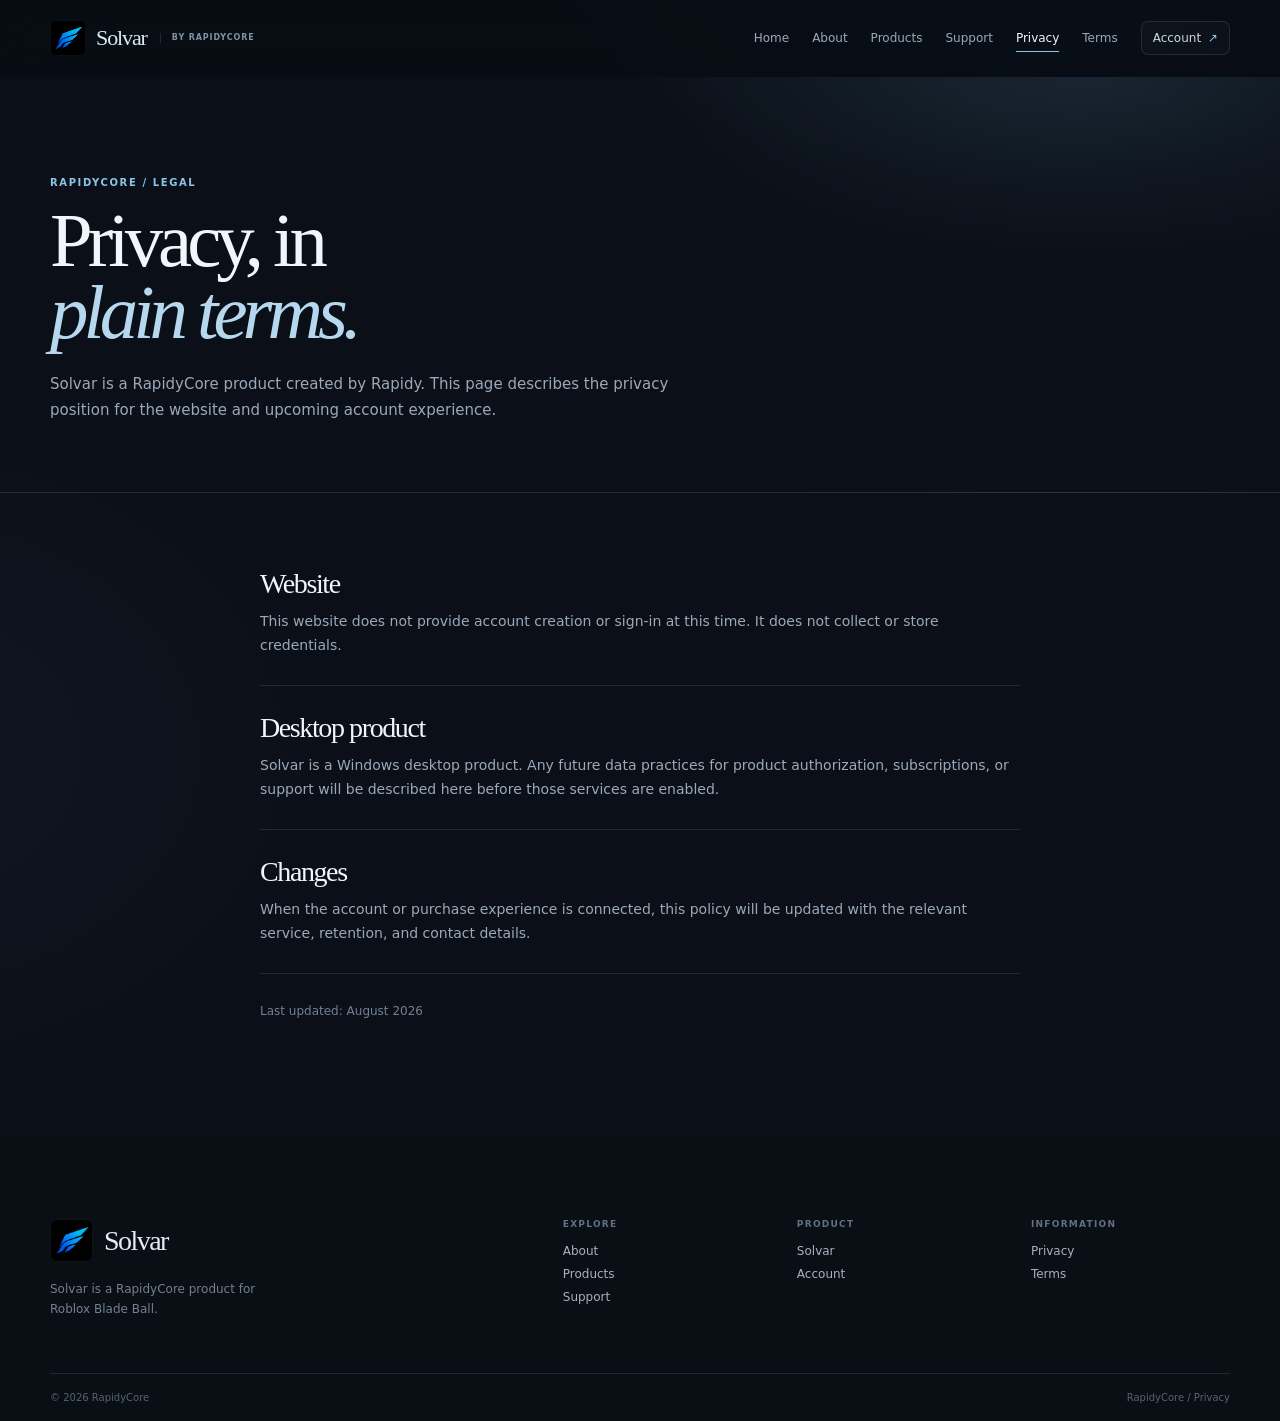
==== commit cba2307b: "Site update" ====
--- a/privacy.html
+++ b/privacy.html
@@ -1 +1,53 @@
-<!doctype html><html lang="en"><head><meta charset="utf-8"><meta name="viewport" content="width=device-width, initial-scale=1"><meta name="description" content="Solvar privacy information."><title>Privacy — Solvar</title><link rel="stylesheet" href="styles.css"></head><body><header class="site-header"><div class="container header-inner"><a class="brand" href="index.html"><span class="mark"><i></i><i></i><i></i></span><span>Solvar</span></a><nav class="nav-links"><a href="index.html">Home</a><a href="terms.html">Terms</a></nav></div></header><main class="legal-main"><section class="legal-intro"><div class="container"><p class="eyebrow">SOLVAR / RAPIDYCORE</p><h1>Privacy, in plain terms.</h1><p>Solvar is a product created by Rapidy. This page describes the privacy position for the website and upcoming account experience.</p></div></section><section class="legal-content"><div class="container legal-copy"><article><h2>Website</h2><p>This website does not provide account creation or sign-in at this time. The visible account forms are design previews only and do not store credentials.</p></article><article><h2>Desktop product</h2><p>Solvar is a Windows desktop product. Any future data practices for product authorization, subscriptions, or support will be described here before those services are enabled.</p></article><article><h2>Changes</h2><p>When the account or purchase experience is connected, this policy will be updated with the relevant service, retention, and contact details.</p></article><p class="legal-note">Last updated: August 2026</p></div></section></main><footer class="site-footer"><div class="container footer-inner"><div><a class="brand" href="index.html"><span class="mark"><i></i><i></i><i></i></span><span>Solvar</span></a><p>Created by Rapidy<br><span>A RapidyCore product</span></p></div><div class="footer-links"><a href="index.html">Home</a><a href="terms.html">Terms</a></div></div></footer></body></html>
+<!doctype html>
+<html lang="en">
+<head>
+  <meta charset="utf-8">
+  <meta name="viewport" content="width=device-width, initial-scale=1">
+  <meta name="description" content="Privacy information for RapidyCore and Solvar.">
+  <title>Privacy — RapidyCore</title>
+  <link rel="icon" href="assets/logo5.ico">
+  <link rel="stylesheet" href="styles.css">
+</head>
+<body>
+  <a class="skip-link" href="#main">Skip to content</a>
+  <header class="site-header" data-site-header>
+    <div class="container header-inner">
+      <a class="solvar-header-brand" href="solvar.html" aria-label="Solvar product home"><img src="assets/logo5.ico" alt="Solvar"><span>Solvar</span><small>by RapidyCore</small></a>
+      <button class="menu-toggle" type="button" aria-expanded="false" aria-controls="site-navigation" data-menu-toggle><span class="sr-only">Toggle navigation</span><i></i><i></i></button>
+      <nav class="nav-links" id="site-navigation" aria-label="Primary navigation" data-site-navigation>
+        <a href="index.html">Home</a><a href="index.html#about">About</a><a href="index.html#products">Products</a><a href="index.html#support">Support</a>
+        <a href="privacy.html" aria-current="page">Privacy</a><a href="terms.html">Terms</a><a class="nav-account" href="index.html#account">Account <span aria-hidden="true">↗</span></a>
+      </nav>
+    </div>
+  </header>
+
+  <main class="legal-main" id="main">
+    <section class="legal-intro">
+      <div class="container reveal">
+        <p class="eyebrow">RAPIDYCORE / LEGAL</p>
+        <h1>Privacy, in<br><em>plain terms.</em></h1>
+        <p>Solvar is a RapidyCore product created by Rapidy. This page describes the privacy position for the website and upcoming account experience.</p>
+      </div>
+    </section>
+    <section class="legal-content">
+      <div class="container legal-copy">
+        <article class="reveal"><h2>Website</h2><p>This website does not provide account creation or sign-in at this time. It does not collect or store credentials.</p></article>
+        <article class="reveal"><h2>Desktop product</h2><p>Solvar is a Windows desktop product. Any future data practices for product authorization, subscriptions, or support will be described here before those services are enabled.</p></article>
+        <article class="reveal"><h2>Changes</h2><p>When the account or purchase experience is connected, this policy will be updated with the relevant service, retention, and contact details.</p></article>
+        <p class="legal-note reveal">Last updated: August 2026</p>
+      </div>
+    </section>
+  </main>
+
+  <footer class="site-footer">
+    <div class="container footer-inner">
+      <div class="footer-brand"><a class="solvar-footer-brand" href="solvar.html"><img src="assets/logo5.ico" alt="Solvar"><span>Solvar</span></a><p>Solvar is a RapidyCore product for Roblox Blade Ball.</p></div>
+      <div class="footer-group"><span>Explore</span><a href="index.html#about">About</a><a href="index.html#products">Products</a><a href="index.html#support">Support</a></div>
+      <div class="footer-group"><span>Product</span><a href="solvar.html">Solvar</a><a href="index.html#account">Account</a></div>
+      <div class="footer-group"><span>Information</span><a href="privacy.html">Privacy</a><a href="terms.html">Terms</a></div>
+    </div>
+    <div class="container footer-bottom"><span>© <span data-current-year></span> RapidyCore</span><span>RapidyCore / Privacy</span></div>
+  </footer>
+  <script src="app.js" defer></script>
+</body>
+</html>
--- a/styles.css
+++ b/styles.css
@@ -1,16 +1,666 @@
-:root { color-scheme: dark; --ink:#090b10; --ink-2:#0e1118; --surface:#12161f; --surface-2:#171b25; --line:rgba(231,238,247,.10); --line-strong:rgba(231,238,247,.18); --text:#eef1f6; --soft:#a0a9b9; --accent:#86b9d6; --accent-rgb:134,185,214; --radius:18px; --container:1140px; --ease:cubic-bezier(.2,.8,.2,1); }
-*{box-sizing:border-box} html{scroll-behavior:smooth;scroll-padding-top:80px} body{margin:0;min-width:320px;background:var(--ink);color:var(--text);font:15px/1.55 Inter,"Segoe UI",Arial,sans-serif;letter-spacing:.005em;overflow-x:hidden} body:before{content:"";position:fixed;inset:0;z-index:-2;background:radial-gradient(ellipse 70% 42% at 78% -5%,rgba(77,105,136,.14),transparent 65%),radial-gradient(ellipse 52% 35% at 10% 50%,rgba(71,85,115,.07),transparent 70%),linear-gradient(135deg,#090b10,#0c0f16 50%,#090b10);pointer-events:none} a{color:inherit;text-decoration:none} button,input{font:inherit} button{color:inherit;cursor:pointer} button:focus-visible,a:focus-visible,input:focus-visible,summary:focus-visible{outline:2px solid var(--accent);outline-offset:3px}.container{width:min(calc(100% - 48px),var(--container));margin:auto}.skip-link{position:fixed;z-index:40;top:12px;left:12px;transform:translateY(-150%);background:var(--text);color:var(--ink);padding:8px 13px;border-radius:7px}.skip-link:focus{transform:translateY(0)}
-.site-header{position:sticky;z-index:20;top:0;border-bottom:1px solid rgba(231,238,247,.06);background:rgba(9,11,16,.8);backdrop-filter:blur(16px)}.header-inner{height:72px;display:flex;align-items:center;justify-content:space-between;gap:24px}.brand{display:inline-flex;align-items:center;gap:10px;font-weight:650;font-size:18px;letter-spacing:-.035em}.mark{height:25px;width:25px;position:relative;display:inline-grid;grid-auto-flow:column;align-items:center;gap:2px;overflow:hidden}.mark i{width:5px;border-radius:999px;background:var(--accent);display:block;transform:rotate(30deg)}.mark i:nth-child(1){height:10px;opacity:.52}.mark i:nth-child(2){height:19px}.mark i:nth-child(3){height:13px;opacity:.75}.nav-links{display:flex;gap:25px;color:var(--soft);font-size:13px}.nav-links a,.footer-links a{transition:color .2s}.nav-links a:hover,.footer-links a:hover{color:var(--text)}.header-actions{display:flex;align-items:center;gap:14px}.text-button{background:none;border:0;color:var(--soft);font-size:13px;padding:8px}.button{border:1px solid rgba(var(--accent-rgb),.5);border-radius:9px;padding:11px 16px;background:rgba(var(--accent-rgb),.11);color:#f4f8fb;font-size:13px;font-weight:600;display:inline-flex;gap:14px;align-items:center;justify-content:center;transition:background .25s var(--ease),border-color .25s var(--ease),transform .25s var(--ease)}.button:hover{background:rgba(var(--accent-rgb),.2);border-color:rgba(var(--accent-rgb),.8);transform:translateY(-1px)}.button-small{padding:8px 12px;font-size:12px}.button-quiet{background:rgba(255,255,255,.025);border-color:var(--line);color:#cbd1dc}.button-quiet:hover{background:rgba(255,255,255,.07);border-color:var(--line-strong)}
-.hero{position:relative;min-height:650px;display:flex;align-items:center;padding:110px 0 88px;overflow:hidden}.hero-cycle{position:absolute;inset:0;width:100%;height:100%;object-fit:cover;opacity:.12;mix-blend-mode:screen;pointer-events:none}.hero-layout{display:grid;grid-template-columns:1.03fr .97fr;align-items:center;gap:40px;position:relative}.hero-copy{position:relative;z-index:1}.eyebrow{margin:0 0 14px;color:var(--accent);font-size:10px;letter-spacing:.19em;font-weight:700}.hero h1,.section-head h2,.trial h2,.auth-modal h2{font-family:Georgia,"Times New Roman",serif;font-weight:400;letter-spacing:-.055em;line-height:.97;margin:0}.hero h1{font-size:clamp(53px,7vw,92px);max-width:680px}.hero h1 em{color:#a9b5c7;font-style:italic}.hero-lead{color:#b6bfce;max-width:500px;font-size:17px;line-height:1.65;margin:30px 0}.hero-actions{display:flex;gap:11px;flex-wrap:wrap}.hero-meta{display:flex;gap:28px;margin-top:44px;color:#8791a2;font-size:12px}.hero-meta b{display:block;color:#d9e0e9;font-size:13px;font-weight:550}.ambient{position:absolute;border-radius:50%;filter:blur(1px);pointer-events:none}.ambient-one{width:520px;height:520px;right:-80px;top:75px;background:radial-gradient(circle,rgba(var(--accent-rgb),.14),rgba(var(--accent-rgb),.025) 40%,transparent 68%)}.ambient-two{width:900px;height:500px;right:-260px;top:120px;border:1px solid rgba(var(--accent-rgb),.1);transform:rotate(-24deg);border-radius:48%}.hero-orbit{height:410px;position:relative;display:grid;place-items:center;color:#8d9caf}.orbit-ring{position:absolute;width:min(30vw,360px);height:min(30vw,360px);border:1px solid rgba(var(--accent-rgb),.22);border-radius:50%;box-shadow:inset 0 0 80px rgba(var(--accent-rgb),.025)}.orbit-ring:before,.orbit-ring:after{content:"";position:absolute;border:1px solid rgba(var(--accent-rgb),.12);border-radius:50%;inset:27px}.orbit-ring:after{inset:67px}.orbit-dot{position:absolute;width:7px;height:7px;background:var(--accent);border-radius:50%;top:23%;right:19%;box-shadow:0 0 18px rgba(var(--accent-rgb),.5)}.hero-insignia{position:relative;width:140px;height:140px;border-radius:50%;background:radial-gradient(circle at 35% 30%,rgba(var(--accent-rgb),.15),rgba(255,255,255,.025) 55%);border:1px solid rgba(var(--accent-rgb),.28);display:grid;place-items:center;box-shadow:0 24px 80px rgba(0,0,0,.36)}.hero-insignia .large{position:absolute;top:18px;left:21px;transform:scale(.65)}.hero-insignia strong{font:italic 76px Georgia;color:#dde5ed;font-weight:400}.hero-orbit p{position:absolute;bottom:15px;right:11%;font-size:10px;letter-spacing:.15em;text-transform:uppercase}.hero-orbit p span{color:var(--accent)}
-.section{padding:110px 0}.preview-section{padding-top:80px}.section-head{margin-bottom:42px;max-width:670px}.section-head h2,.trial h2{font-size:clamp(37px,4.4vw,60px)}.section-head>p:not(.eyebrow){color:var(--soft);margin:0;line-height:1.7}.section-head.split{max-width:none;display:flex;justify-content:space-between;gap:40px;align-items:end}.section-head.split>p{max-width:355px;padding-bottom:4px}
-.demo-shell{--demo-bg:#141923;--demo-panel:#191f2b;--demo-text:#e8edf3;--demo-soft:#8792a3;max-width:940px;margin:auto;border:1px solid rgba(231,238,247,.15);border-radius:15px;background:var(--demo-bg);overflow:hidden;box-shadow:0 30px 80px rgba(0,0,0,.4),0 0 0 1px rgba(255,255,255,.015) inset;transition:--accent .4s}.demo-shell[data-theme="violet"]{--accent:#a99be2;--accent-rgb:169,155,226;--demo-bg:#171520;--demo-panel:#211d2b}.demo-shell[data-theme="ember"]{--accent:#d5a27b;--accent-rgb:213,162,123;--demo-bg:#1b1715;--demo-panel:#29211d}.demo-topbar{height:44px;padding:0 15px;display:flex;align-items:center;justify-content:space-between;border-bottom:1px solid rgba(231,238,247,.08);color:#9ca7b7;font-size:11px}.demo-title{display:flex;align-items:center;gap:7px;color:var(--demo-text);font-size:13px}.demo-mark{transform:scale(.7);transform-origin:left}.window-actions{display:flex;gap:6px}.window-actions i{display:block;width:7px;height:7px;border-radius:50%;background:rgba(255,255,255,.13)}.demo-body{display:grid;grid-template-columns:155px 1fr;min-height:345px}.demo-nav{padding:15px 9px;border-right:1px solid rgba(231,238,247,.08);display:flex;flex-direction:column;gap:3px}.demo-tab{border:0;border-radius:7px;padding:8px 10px;text-align:left;background:transparent;color:#99a4b5;font-size:12px;transition:.22s}.demo-tab span{display:inline-block;width:22px;color:#778292}.demo-tab:hover{color:#dce3ea}.demo-tab.active{background:rgba(var(--accent-rgb),.12);color:#ecf3f8}.demo-tab.active span{color:var(--accent)}.demo-nav small{margin:auto 10px 4px;color:#596373;font-size:8px;letter-spacing:.12em}.demo-content{padding:24px 28px}.demo-panel{display:none}.demo-panel.active{display:block;animation:panel-in .3s var(--ease)}@keyframes panel-in{from{opacity:0;transform:translateY(4px)}to{opacity:1;transform:none}}.panel-heading{display:flex;align-items:start;justify-content:space-between;margin-bottom:23px}.panel-heading p{font-size:9px;letter-spacing:.16em;color:var(--accent);font-weight:700;margin:0 0 4px}.panel-heading h3{font-size:19px;letter-spacing:-.03em;margin:0;font-weight:550}.toggle input{position:absolute;opacity:0}.toggle span{display:block;width:32px;height:18px;border:1px solid rgba(255,255,255,.13);border-radius:20px;background:#222936;position:relative;transition:.22s}.toggle span:after{content:"";position:absolute;width:12px;height:12px;top:2px;left:2px;border-radius:50%;background:#8490a1;transition:.22s}.toggle input:checked+span{background:rgba(var(--accent-rgb),.27);border-color:rgba(var(--accent-rgb),.5)}.toggle input:checked+span:after{left:16px;background:var(--accent)}.control-grid{display:grid;grid-template-columns:1fr 1fr;gap:16px}.control label{display:block;margin-bottom:7px;color:var(--demo-soft);font-size:10px}.key-control,.status-field{height:37px;width:100%;border:1px solid rgba(255,255,255,.09);border-radius:7px;background:rgba(6,9,14,.22);padding:0 10px;color:#d8e0e8;text-align:left;font-size:12px}.key-control small{float:right;color:var(--accent);font-size:14px}.range-line{height:37px;padding:0 9px;display:flex;align-items:center;gap:9px;border:1px solid rgba(255,255,255,.09);border-radius:7px;background:rgba(6,9,14,.22)}input[type=range]{appearance:none;width:100%;height:3px;background:rgba(255,255,255,.15);border-radius:4px;accent-color:var(--accent)}input[type=range]::-webkit-slider-thumb{appearance:none;width:10px;height:10px;background:var(--accent);border-radius:50%}.range-line output{min-width:37px;color:var(--accent);font-size:9px}.soft-card{margin-top:20px;padding:13px 15px;background:rgba(255,255,255,.03);border:1px solid rgba(255,255,255,.055);border-radius:8px;display:flex;align-items:center;gap:9px;font-size:10px;color:#8e9bad}.soft-card b{margin-left:auto;color:#dbe3ec;font-weight:500}.status-dot{display:inline-block;width:6px;height:6px;background:var(--accent);border-radius:50%;margin-right:5px}.quiet-note{margin-top:20px;padding:12px;border-left:1px solid rgba(var(--accent-rgb),.5);color:#8590a1;background:rgba(var(--accent-rgb),.04);font-size:11px}.status-field{display:flex;align-items:center}.trigger-layout{display:grid;grid-template-columns:150px 1fr;gap:20px}.target-display{min-height:171px;display:grid;place-content:center;text-align:center;background:radial-gradient(circle at center,rgba(var(--accent-rgb),.11),transparent 63%),rgba(255,255,255,.022);border:1px solid rgba(255,255,255,.055);border-radius:9px}.target-display>span{width:38px;height:38px;border-radius:11px;margin:auto;background:#87b8d8;border:2px solid rgba(255,255,255,.4);box-shadow:0 0 0 7px rgba(135,184,216,.1)}.target-display p{font-size:10px;line-height:1.5;color:#8996a7}.target-display b{color:#d8e1ea;font-weight:500}.trigger-controls{display:grid;grid-template-columns:1fr 1fr;gap:12px}.theme-list{display:grid;gap:8px}.theme-choice{display:grid;grid-template-columns:20px 1fr auto;align-items:center;gap:9px;border:1px solid rgba(255,255,255,.07);border-radius:7px;background:rgba(255,255,255,.018);padding:10px;text-align:left;color:#c9d2dc;font-size:11px}.theme-choice.active{border-color:rgba(var(--accent-rgb),.42);background:rgba(var(--accent-rgb),.08)}.theme-choice small{color:#748092;font-size:9px}.swatch{width:13px;height:13px;border-radius:50%;display:block}.azure{background:#86b9d6}.violet{background:#a99be2}.ember{background:#d5a27b}.theme-live{font-size:9px;color:var(--accent);border:1px solid rgba(var(--accent-rgb),.3);padding:3px 6px;border-radius:5px}
-.features{background:linear-gradient(180deg,transparent,rgba(255,255,255,.018),transparent)}.feature-grid{display:grid;grid-template-columns:repeat(4,1fr);border-top:1px solid var(--line);border-left:1px solid var(--line)}.feature-grid article{padding:25px 21px;border-right:1px solid var(--line);border-bottom:1px solid var(--line);min-height:218px}.feature-grid span{color:var(--accent);font-size:10px;letter-spacing:.12em}.feature-grid h3{font:400 27px Georgia;margin:42px 0 8px;letter-spacing:-.04em}.feature-grid p{color:var(--soft);font-size:13px;line-height:1.6;margin:0}.trial{padding:80px 0}.trial-card{border:1px solid rgba(var(--accent-rgb),.16);border-radius:var(--radius);padding:45px 50px;background:linear-gradient(115deg,rgba(var(--accent-rgb),.095),rgba(255,255,255,.025) 45%,rgba(255,255,255,.012));display:grid;grid-template-columns:1.1fr 1fr auto;gap:38px;align-items:center}.trial-card>p{color:#abb5c4;margin:0;font-size:13px}.arrow-link{font-size:13px;white-space:nowrap;color:var(--accent)}.arrow-link span{padding-left:8px}.access{padding-top:50px}.plan-grid{display:grid;grid-template-columns:repeat(4,1fr);gap:10px}.plan{min-height:240px;display:flex;flex-direction:column;padding:23px;border:1px solid var(--line);border-radius:10px;background:rgba(255,255,255,.022)}.plan.featured{border-color:rgba(var(--accent-rgb),.32);background:rgba(var(--accent-rgb),.06)}.plan p{color:var(--accent);font-size:9px;font-weight:700;letter-spacing:.15em;margin:0 0 29px}.plan h3{font:400 22px Georgia;margin:0 0 6px;letter-spacing:-.035em}.plan strong{font-size:18px;font-weight:500;color:#c8d5df}.plan-link{background:none;border:0;border-top:1px solid var(--line);margin-top:auto;padding:13px 0 0;text-align:left;color:#a9b5c4;font-size:12px}.plan-link span{float:right;color:var(--accent)}.permanent{margin-top:44px;display:flex;gap:20px;padding:27px;border-top:1px solid var(--line);border-bottom:1px solid var(--line)}.permanent>.mark{margin-top:4px}.permanent h3{font:400 25px Georgia;margin:0 0 6px;letter-spacing:-.04em}.permanent p:not(.eyebrow){max-width:550px;color:var(--soft);font-size:13px;margin:0}.faq{padding-top:70px}.faq-list{max-width:800px}.faq-list details{border-top:1px solid var(--line);padding:0}.faq-list details:last-child{border-bottom:1px solid var(--line)}.faq-list summary{list-style:none;padding:20px 0;cursor:pointer;font-size:15px}.faq-list summary::-webkit-details-marker{display:none}.faq-list summary span{float:right;color:var(--accent);font-size:20px;line-height:.8;transition:transform .2s}.faq-list details[open] summary span{transform:rotate(45deg)}.faq-list details p{max-width:660px;margin:0;padding:0 0 20px;color:var(--soft);font-size:13px}.site-footer{border-top:1px solid var(--line);padding:38px 0;background:rgba(0,0,0,.13)}.footer-inner{display:flex;justify-content:space-between;gap:30px;align-items:end}.footer-inner p{color:#778192;font-size:11px;line-height:1.6;margin:10px 0 0}.footer-inner p span{color:#535d6c}.footer-links{display:flex;gap:19px;flex-wrap:wrap;color:#8f99a8;font-size:12px}
-.intro{position:fixed;z-index:100;inset:0;background:#090b10;display:grid;place-content:center;gap:12px;text-align:center;overflow:hidden;transition:opacity .65s var(--ease),visibility .65s}.intro-video{position:absolute;inset:0;width:100%;height:100%;object-fit:cover;opacity:.32;mix-blend-mode:screen}.intro span,.intro-mark{position:relative}.intro span{font:400 26px Georgia;letter-spacing:-.04em}.intro-mark{height:42px;width:42px;margin:auto;display:flex;align-items:center;justify-content:center;gap:3px}.intro-mark i{background:var(--accent);width:7px;border-radius:20px;animation:cycle 1.2s ease-in-out infinite}.intro-mark i:nth-child(1){height:15px;animation-delay:-.28s}.intro-mark i:nth-child(2){height:33px;animation-delay:-.14s}.intro-mark i:nth-child(3){height:22px}.intro.done{opacity:0;visibility:hidden}@keyframes cycle{50%{transform:scaleY(.45);opacity:.45}}.modal-layer{position:fixed;z-index:50;inset:0;display:grid;place-items:center;padding:20px}.modal-layer[hidden]{display:none}.modal-backdrop{position:absolute;inset:0;background:rgba(3,4,7,.7);backdrop-filter:blur(8px)}.auth-modal{width:min(100%,430px);z-index:1;position:relative;padding:33px;border:1px solid var(--line-strong);background:#141923;border-radius:15px;box-shadow:0 28px 100px rgba(0,0,0,.55)}.modal-close{position:absolute;right:13px;top:10px;border:0;background:none;color:#9da8b7;font-size:24px}.auth-modal h2{font-size:38px}.modal-copy{font-size:13px;color:var(--soft);margin:13px 0 23px}.form-field{margin:13px 0}.form-field label{display:block;margin-bottom:6px;color:#adb7c5;font-size:11px}.form-field input{display:block;width:100%;padding:11px 12px;border-radius:7px;border:1px solid rgba(255,255,255,.1);background:#0d1017;color:var(--text)}.form-row{margin-top:22px;display:flex;align-items:center;justify-content:space-between;gap:16px}.forgot{font-size:11px;color:#9ca9ba}.auth-switch{margin:22px 0 0;color:#8994a5;font-size:12px}.auth-switch button{border:0;background:none;color:var(--accent);padding:0;font-size:12px}.form-message{min-height:18px;margin:13px 0 0;color:var(--accent);font-size:11px}
-.legal-intro{padding:105px 0 65px}.legal-intro h1{font:400 clamp(50px,6vw,80px)/.98 Georgia;letter-spacing:-.055em;margin:0}.legal-intro>div>p:not(.eyebrow){max-width:570px;color:var(--soft);font-size:15px;margin:22px 0 0}.legal-content{padding:60px 0 110px;background:rgba(255,255,255,.018);border-top:1px solid var(--line)}.legal-copy{max-width:760px;margin:0 auto}.legal-copy article{padding:0 0 25px;margin-bottom:25px;border-bottom:1px solid var(--line)}.legal-copy h2{font:400 27px Georgia;letter-spacing:-.04em;margin:0 0 7px}.legal-copy article p,.legal-note{margin:0;color:var(--soft);font-size:13px}.legal-note{margin-top:34px;color:#778192}
-@media(max-width:800px){.header-inner{height:64px}.nav-links{display:none}.hero{min-height:unset;padding:100px 0 66px}.hero-layout{grid-template-columns:1fr}.hero-orbit{height:250px;grid-row:1}.hero-copy{grid-row:2}.hero-orbit p{right:2%;bottom:0}.orbit-ring{width:225px;height:225px}.section{padding:75px 0}.section-head.split,.trial-card{display:block}.section-head.split>p{margin-top:18px}.demo-body{grid-template-columns:1fr}.demo-nav{border-right:0;border-bottom:1px solid rgba(231,238,247,.08);padding:7px;flex-direction:row;overflow:auto}.demo-tab{padding:8px;white-space:nowrap}.demo-tab span{display:none}.demo-nav small{display:none}.demo-content{padding:20px}.feature-grid,.plan-grid{grid-template-columns:repeat(2,1fr)}.trial-card{padding:32px}.trial-card>p{margin:19px 0}.permanent{padding:21px}.footer-inner{align-items:start;flex-direction:column}.trigger-layout{grid-template-columns:115px 1fr}}@media(max-width:520px){.container{width:min(calc(100% - 30px),var(--container))}.header-actions .text-button{display:none}.hero h1{font-size:52px}.hero-meta{gap:18px}.control-grid,.trigger-controls{grid-template-columns:1fr}.trigger-layout{grid-template-columns:1fr}.target-display{min-height:100px}.feature-grid,.plan-grid{grid-template-columns:1fr}.demo-topbar>span{display:none}.demo-shell{margin:0 -2px}.section-head h2,.trial h2{font-size:39px}.trial-card{padding:26px}.permanent{gap:13px}.auth-modal{padding:26px 20px}.form-row{align-items:flex-start;flex-direction:column}.footer-links{gap:12px}}@media(prefers-reduced-motion:reduce){*,*:before,*:after{animation-duration:.01ms!important;transition-duration:.01ms!important;scroll-behavior:auto!important}.intro{display:none}}
-
-.brand img,.demo-title img,.permanent>img{width:26px;height:26px;object-fit:contain;border-radius:6px}.language-switcher{display:flex;gap:3px;margin-left:2px;padding:3px;border:1px solid var(--line);border-radius:8px;background:rgba(255,255,255,.025)}.language-switcher button{border:0;border-radius:5px;background:transparent;color:#8792a2;font-size:9px;font-weight:700;letter-spacing:.06em;padding:5px 6px}.language-switcher button.active{color:#e9f4fb;background:rgba(var(--accent-rgb),.17)}.hero-logo-bg{position:absolute;width:min(22vw,245px);height:auto;object-fit:contain;right:12%;top:34%;transform:translateY(-50%);opacity:.045;filter:grayscale(1) contrast(.85);pointer-events:none}.hero-orbit{z-index:1}.hero-insignia{width:118px;height:118px;overflow:hidden}.hero-insignia img{width:64px;height:64px;object-fit:contain}.hero-insignia .large{display:none}.hero-cycle{display:none}.intro img{width:38px;height:38px;object-fit:contain;position:relative;margin:auto}.intro-video{opacity:.16}
-.demo-shell{--demo-bg:#0e1723;--demo-panel:rgba(28,43,61,.78);border-radius:13px;border-color:rgba(103,169,211,.26);background:linear-gradient(132deg,#0d1722 0%,#121a29 55%,#101a25 100%);box-shadow:0 28px 85px rgba(0,0,0,.45),inset 0 1px 0 rgba(255,255,255,.035)}.demo-shell:before{content:"";position:absolute;inset:44px 0 0;pointer-events:none;background:radial-gradient(ellipse 38% 64% at 75% 0%,rgba(var(--accent-rgb),.23),transparent 72%),radial-gradient(ellipse 38% 55% at 34% 92%,rgba(var(--accent-rgb),.13),transparent 68%);opacity:.8}.demo-shell{position:relative}.demo-topbar,.demo-body{position:relative}.demo-topbar{height:48px;padding:0 18px;border-bottom-color:rgba(79,184,234,.26);background:rgba(8,14,22,.55)}.demo-title{font-family:Georgia,serif;font-size:16px}.demo-title img{width:25px;height:25px}.window-actions i:first-child{width:12px;height:1px;border-radius:0;background:#acbac8}.window-actions i:last-child{width:10px;height:10px;border:1px solid #acbac8;background:transparent}.demo-body{grid-template-columns:185px 1fr;min-height:414px}.demo-nav{padding:16px 13px;background:rgba(9,18,30,.52);border-right-color:rgba(72,171,218,.23);gap:7px}.demo-tab{padding:13px 14px;border-radius:9px;color:#bbc6d3;font-size:14px}.demo-tab span{width:35px;color:#e8f2fa}.demo-tab.active{background:rgba(93,123,162,.14);color:#f6f8fb;box-shadow:inset 3px 0 var(--accent)}.demo-content{padding:24px 28px}.app-page-heading{margin-bottom:18px}.app-page-heading h3{margin:0;font-size:27px;line-height:1.1;font-weight:650;letter-spacing:-.04em}.app-page-heading p{margin:5px 0 0;color:#b6c5d3;font-size:13px}.app-card{padding:18px 20px;margin-bottom:12px;border:1px solid rgba(99,157,194,.22);border-radius:12px;background:linear-gradient(110deg,rgba(29,51,70,.84),rgba(19,29,44,.65));box-shadow:0 9px 24px rgba(0,0,0,.13)}.app-card.compact-card{padding-block:15px}.app-card.tall{min-height:237px}.app-card h4{margin:0 0 13px;font-size:16px;color:#d9e2eb}.app-card-title{display:flex;justify-content:space-between;align-items:start;margin-bottom:15px}.app-card-title h4{margin:0}.app-card-title h4 em{padding:3px 6px;margin-left:5px;border:1px solid rgba(var(--accent-rgb),.37);border-radius:5px;color:var(--accent);font-style:normal;font-size:9px;font-weight:500}.app-status{border:1px solid rgba(224,103,113,.63);border-radius:5px;padding:3px 7px;color:#cc747e;font-size:10px}.app-row{display:flex;align-items:center;gap:8px;margin:9px 0;color:#b4c1ce;font-size:12px}.app-row>label:not(.app-toggle){width:80px}.app-input,.app-set{height:35px;border:1px solid rgba(99,153,193,.28);border-radius:7px;padding:0 11px;background:rgba(7,17,29,.65);color:var(--accent);font-size:12px}.app-set{min-width:81px;background:rgba(55,107,150,.22);color:#ced9e4}.app-row small{color:#9aaabd}.app-toggle{display:inline-flex;align-items:center;border:1px solid rgba(92,151,192,.34);border-radius:8px;overflow:hidden;background:rgba(6,15,27,.55)}.app-toggle input{position:absolute;opacity:0}.app-toggle span{min-width:96px;padding:9px 16px;color:#dce5ed;font-size:12px;text-align:center;background:linear-gradient(90deg,rgba(var(--accent-rgb),.65),rgba(var(--accent-rgb),.22));font-weight:650}.app-help{margin:13px 0 0;color:#93a3b4;font-size:10px}.app-info{margin-top:16px;color:#a7b6c6;font-size:12px}.app-info p{margin:8px 0}.app-info b{color:var(--accent)}.app-info .app-input{margin:0 4px}.trigger-pair{display:grid;grid-template-columns:1fr 1fr;gap:12px}.app-card.mini{padding:15px;min-height:129px}.mini .app-row{margin-bottom:0}.mini .app-row>label{width:76px}.detection{margin-top:12px}.detection input{width:160px}.detection output{color:var(--accent);font-size:10px}.color-dot{width:21px;height:21px;border-radius:3px;background:#2dce55;box-shadow:0 0 10px rgba(45,206,85,.25)}.theme-list{gap:7px}.theme-choice{padding:10px 12px;background:rgba(8,18,29,.38)}.swatch.blue{background:#62a8d4}.swatch.green{background:#70a982}.theme-choice.active{border-color:rgba(var(--accent-rgb),.6);box-shadow:0 0 0 1px rgba(var(--accent-rgb),.18) inset}
-.demo-shell[data-theme="green"]{--accent:#70a982;--accent-rgb:112,169,130;--demo-bg:#111b17;--demo-panel:#1b2a22}.demo-shell[data-theme="blue"]{--accent:#86b9d6;--accent-rgb:134,185,214}
-.guide{padding-top:90px;background:linear-gradient(180deg,transparent,rgba(255,255,255,.015),transparent)}.guide-grid{display:grid;grid-template-columns:repeat(3,1fr);gap:13px}.guide-grid article{padding:19px;border:1px solid var(--line);border-radius:11px;background:rgba(255,255,255,.018)}.guide-grid span{color:var(--accent);font-size:10px;font-weight:700;letter-spacing:.13em}.guide-grid h3{margin:25px 0 13px;font:400 24px Georgia;letter-spacing:-.04em}.guide-grid img{width:100%;height:180px;object-fit:cover;object-position:top;border-radius:7px;border:1px solid rgba(255,255,255,.07)}.guide-grid p{margin:13px 0 0;color:var(--soft);font-size:12px;line-height:1.55}.state-grid{display:grid;grid-template-columns:1fr 1fr;gap:13px;margin-top:14px}.state-grid article{overflow:hidden;display:grid;grid-template-columns:.95fr 1.05fr;align-items:center;border:1px solid var(--line);border-radius:11px;background:rgba(255,255,255,.018)}.state-grid article>div{padding:21px}.state-grid h3{font:400 25px Georgia;letter-spacing:-.04em;margin:0 0 8px}.state-grid p:not(.eyebrow){color:var(--soft);font-size:12px;margin:0}.state-grid img{width:100%;height:185px;object-fit:cover}.state-active{border-color:rgba(95,185,128,.28)!important}.state-active .eyebrow{color:#79b98e}.state-inactive{border-color:rgba(202,115,122,.25)!important}.state-inactive .eyebrow{color:#bd7980}
-@media(max-width:800px){.language-switcher{margin-left:0}.hero-logo-bg{width:220px;right:8%;top:21%;opacity:.04}.demo-body{grid-template-columns:1fr}.demo-nav{overflow-x:auto;flex-direction:row;padding:7px 8px;border-right:0;border-bottom:1px solid rgba(72,171,218,.23)}.demo-tab{padding:9px 11px;font-size:12px;white-space:nowrap}.demo-tab span{display:none}.trigger-pair{grid-template-columns:1fr}.guide-grid{grid-template-columns:1fr}.guide-grid img{height:220px}.state-grid{grid-template-columns:1fr}.guide{padding-top:72px}}@media(max-width:560px){.header-actions{gap:6px}.language-switcher{display:none}.demo-content{padding:17px}.app-page-heading h3{font-size:23px}.app-card{padding:14px}.app-row{flex-wrap:wrap}.app-row>label:not(.app-toggle){width:100%}.app-toggle span{min-width:83px}.app-set{min-width:64px}.state-grid article{grid-template-columns:1fr}.state-grid img{height:170px;grid-row:1}.guide-grid img{height:170px}.hero-logo-bg{display:none}}
+:root {
+  --ink: #f1f6fb;
+  --muted: #9aa9b9;
+  --soft: #718093;
+  --surface: #0b1018;
+  --surface-raised: #101823;
+  --surface-card: rgba(255, 255, 255, .032);
+  --line: rgba(205, 223, 240, .12);
+  --line-strong: rgba(188, 218, 242, .23);
+  --accent: #8bc4e8;
+  --accent-soft: rgba(139, 196, 232, .14);
+  --serif: Georgia, "Times New Roman", serif;
+  --sans: Inter, ui-sans-serif, system-ui, -apple-system, BlinkMacSystemFont, "Segoe UI", sans-serif;
+  --container: 1180px;
+  --ease: cubic-bezier(.2, .8, .2, 1);
+}
+
+* { box-sizing: border-box; }
+html { background: #080c12; scroll-behavior: smooth; }
+body {
+  min-width: 320px;
+  margin: 0;
+  color: var(--ink);
+  background:
+    radial-gradient(800px 520px at 79% -10%, rgba(77, 139, 184, .13), transparent 64%),
+    radial-gradient(680px 510px at -9% 53%, rgba(82, 111, 153, .08), transparent 66%),
+    var(--surface);
+  font-family: var(--sans);
+  -webkit-font-smoothing: antialiased;
+  text-rendering: optimizeLegibility;
+}
+a { color: inherit; text-decoration: none; }
+button { font: inherit; }
+img, video { max-width: 100%; }
+main { overflow: hidden; }
+section[id] { scroll-margin-top: 92px; }
+
+.container { width: min(calc(100% - 64px), var(--container)); margin: 0 auto; }
+.sr-only {
+  position: absolute; width: 1px; height: 1px; padding: 0; margin: -1px;
+  overflow: hidden; clip: rect(0, 0, 0, 0); white-space: nowrap; border: 0;
+}
+.skip-link {
+  position: fixed; z-index: 100; left: 16px; top: 14px; padding: 10px 13px;
+  border-radius: 8px; background: var(--ink); color: #071018; font-size: 13px;
+  transform: translateY(-160%); transition: transform .2s var(--ease);
+}
+.skip-link:focus { transform: translateY(0); outline: 3px solid var(--accent); outline-offset: 3px; }
+
+.site-header {
+  position: sticky; z-index: 30; top: 0;
+  border-bottom: 1px solid transparent;
+  background: rgba(8, 12, 18, .72);
+  backdrop-filter: blur(16px);
+  transition: border-color .25s var(--ease), background .25s var(--ease);
+}
+.site-header.is-scrolled { border-color: var(--line); background: rgba(8, 12, 18, .9); }
+.header-inner { min-height: 76px; display: flex; align-items: center; gap: 30px; }
+.brand { display: inline-flex; align-items: center; gap: 10px; width: max-content; color: var(--ink); font: 500 19px/1 var(--serif); letter-spacing: -.045em; }
+.brand-image { display: inline-flex; align-items: center; width: max-content; }
+.brand-image img { display: block; width: auto; height: 32px; max-width: min(180px, 40vw); object-fit: contain; }
+.site-header .brand-rapidycore img { height: 72px; max-width: min(250px, 48vw); }
+.site-footer .brand-rapidycore img { height: 82px; max-width: min(270px, 58vw); }
+.core-mark { display: inline-flex; width: 22px; height: 24px; gap: 3px; align-items: center; justify-content: center; }
+.core-mark i { display: block; width: 4px; border-radius: 4px; background: var(--accent); box-shadow: 0 0 15px rgba(139, 196, 232, .22); }
+.core-mark i:nth-child(1) { height: 10px; opacity: .6; }
+.core-mark i:nth-child(2) { height: 20px; }
+.core-mark i:nth-child(3) { height: 14px; opacity: .8; }
+.nav-links { display: flex; align-items: center; gap: 23px; margin-left: auto; color: var(--muted); font-size: 12px; }
+.nav-links a { position: relative; transition: color .2s var(--ease); }
+.nav-links a:hover, .nav-links a:focus-visible, .nav-links a[aria-current="page"] { color: var(--ink); }
+.nav-links a:not(.nav-account)::after {
+  position: absolute; content: ""; left: 0; right: 0; bottom: -7px; height: 1px;
+  transform: scaleX(0); transform-origin: left; background: var(--accent);
+  transition: transform .22s var(--ease);
+}
+.nav-links a:hover::after, .nav-links a:focus-visible::after, .nav-links a[aria-current="page"]::after { transform: scaleX(1); }
+.nav-links .nav-account { padding: 9px 11px; border: 1px solid var(--line); border-radius: 7px; color: #c9d8e5; background: rgba(255, 255, 255, .025); }
+.nav-links .nav-account:hover { border-color: var(--line-strong); background: var(--accent-soft); }
+.nav-account span { color: var(--accent); padding-left: 3px; }
+.solvar-header-brand { display: inline-flex; align-items: center; gap: 10px; color: #dceaf3; font: 400 22px/1 var(--serif); letter-spacing: -.05em; }
+.solvar-header-brand img { width: 36px; height: 36px; object-fit: contain; border-radius: 8px; }
+.solvar-header-brand small { margin-left: 3px; padding-left: 11px; border-left: 1px solid var(--line); color: #7f94a4; font: 700 8px/1.2 var(--sans); letter-spacing: .11em; text-transform: uppercase; white-space: nowrap; }
+.menu-toggle { display: none; }
+
+.hero { position: relative; }
+.hero-core { min-height: 690px; padding: 96px 0 42px; }
+.hero-layout { display: grid; grid-template-columns: minmax(0, .98fr) minmax(380px, .82fr); align-items: center; gap: 64px; min-height: 530px; }
+.eyebrow { margin: 0 0 17px; color: var(--accent); font-size: 10px; font-weight: 700; letter-spacing: .16em; }
+h1, h2, h3, p { margin-top: 0; }
+h1, h2, h3 { color: var(--ink); }
+h1 { margin-bottom: 23px; font: 400 clamp(55px, 6.5vw, 93px)/.94 var(--serif); letter-spacing: -.065em; }
+h1 em { color: #b5d8ee; font-style: italic; }
+.hero-lead { max-width: 540px; margin-bottom: 31px; color: var(--muted); font-size: 16px; line-height: 1.72; }
+.hero-actions { display: flex; flex-wrap: wrap; align-items: center; gap: 19px; }
+.button {
+  display: inline-flex; align-items: center; justify-content: center; gap: 24px; min-height: 47px;
+  padding: 0 17px 0 19px; border: 1px solid rgba(157, 208, 239, .52); border-radius: 8px;
+  background: linear-gradient(135deg, rgba(138, 198, 232, .24), rgba(138, 198, 232, .08));
+  color: #edf9ff; font-size: 12px; font-weight: 650; transition: transform .2s var(--ease), background .2s var(--ease), border-color .2s var(--ease);
+}
+.button b { color: var(--accent); font-size: 18px; font-weight: 400; line-height: 1; }
+.button:hover, .button:focus-visible { transform: translateY(-2px); border-color: var(--accent); background: linear-gradient(135deg, rgba(138, 198, 232, .36), rgba(138, 198, 232, .13)); }
+.button-quiet { border-color: var(--line-strong); background: rgba(255, 255, 255, .025); }
+.text-link { color: #c5d4e1; font-size: 12px; transition: color .2s var(--ease); }
+.text-link span { margin-left: 6px; color: var(--accent); transition: transform .2s var(--ease); display: inline-block; }
+.text-link:hover, .text-link:focus-visible { color: var(--accent); }
+.text-link:hover span, .text-link:focus-visible span { transform: translateY(2px); }
+.hero-system { position: relative; height: 475px; isolation: isolate; }
+.system-grid {
+  position: absolute; inset: 4px; z-index: -2; border: 1px solid rgba(163, 207, 236, .09); border-radius: 50%;
+  background-image: linear-gradient(rgba(168, 206, 230, .05) 1px, transparent 1px), linear-gradient(90deg, rgba(168, 206, 230, .05) 1px, transparent 1px);
+  background-size: 37px 37px; mask-image: radial-gradient(circle, black 29%, transparent 71%);
+}
+.system-orbit { position: absolute; border: 1px solid rgba(157, 204, 235, .17); border-radius: 50%; }
+.orbit-one { inset: 58px 40px; transform: rotate(-20deg); }
+.orbit-two { inset: 123px 0; border-color: rgba(157, 204, 235, .1); transform: rotate(45deg); }
+.system-core {
+  position: absolute; left: 50%; top: 50%; display: grid; grid-template-rows: 1fr auto; place-items: center; width: 216px; height: 216px; padding: 30px 17px 25px;
+  transform: translate(-50%, -50%); border: 1px solid rgba(169, 216, 242, .42); border-radius: 50%;
+  background: radial-gradient(circle at 50% 38%, rgba(142, 201, 234, .19), rgba(12, 20, 30, .88) 64%);
+  box-shadow: 0 0 0 15px rgba(132, 190, 226, .028), 0 0 94px rgba(93, 164, 207, .12);
+}
+.system-core img { display: block; width: min(158px, 100%); max-height: 105px; object-fit: contain; }
+.system-core small { margin: 0; color: #82a0b4; font-size: 9px; letter-spacing: .1em; text-transform: uppercase; }
+.system-label { position: absolute; padding: 7px 9px; border: 1px solid rgba(167, 209, 235, .16); border-radius: 5px; background: rgba(13, 21, 31, .76); color: #8fa8ba; font-size: 9px; letter-spacing: .1em; text-transform: uppercase; }
+.label-one { top: 58px; left: 8%; }
+.label-two { right: 0; bottom: 99px; }
+.label-three { bottom: 20px; left: 16%; }
+.hero-footnote { display: flex; align-items: center; gap: 16px; padding-top: 29px; border-top: 1px solid var(--line); color: var(--soft); font-size: 10px; letter-spacing: .07em; text-transform: uppercase; }
+.hero-footnote i { display: block; width: 4px; height: 4px; border-radius: 50%; background: var(--accent); opacity: .7; }
+
+.section { padding: 112px 0; }
+.section-head { margin-bottom: 52px; }
+.section-head.split { display: grid; grid-template-columns: minmax(0, 1fr) minmax(270px, .64fr); gap: 70px; align-items: end; }
+.section-head h2, .reliability-copy h2, .support-card h2 { margin-bottom: 0; font: 400 clamp(43px, 5vw, 68px)/.97 var(--serif); letter-spacing: -.06em; }
+.section-head.split > p { max-width: 475px; margin: 0 0 5px; color: var(--muted); font-size: 15px; line-height: 1.72; }
+.section-about { background: linear-gradient(180deg, rgba(255, 255, 255, .017), transparent); border-top: 1px solid var(--line); }
+.capability-grid { display: grid; grid-template-columns: repeat(3, 1fr); border-top: 1px solid var(--line); border-left: 1px solid var(--line); }
+.capability-card { min-height: 248px; padding: 25px 26px; border-right: 1px solid var(--line); border-bottom: 1px solid var(--line); background: rgba(255, 255, 255, .012); transition: background .25s var(--ease), transform .25s var(--ease); }
+.capability-card:hover { background: rgba(139, 196, 232, .055); transform: translateY(-3px); }
+.capability-card > span, .value-card > span, .guide-card > span { color: var(--accent); font-size: 10px; font-weight: 700; letter-spacing: .13em; }
+.capability-card h3, .value-card h3 { margin: 58px 0 12px; font: 400 27px/1.05 var(--serif); letter-spacing: -.045em; }
+.capability-card p, .value-card p { margin: 0; color: var(--muted); font-size: 13px; line-height: 1.65; }
+
+.product-directory { padding-bottom: 95px; }
+.product-path { display: grid; grid-template-columns: 1.35fr repeat(3, .38fr 1fr); align-items: center; gap: 10px; margin-bottom: 22px; padding: 23px; border: 1px solid var(--line); border-radius: 12px; background: rgba(255, 255, 255, .018); }
+.path-node { min-height: 78px; padding: 16px; border: 1px solid var(--line); border-radius: 8px; background: rgba(5, 9, 14, .24); }
+.path-node span { display: block; margin-bottom: 8px; color: var(--soft); font-size: 8px; font-weight: 700; letter-spacing: .14em; text-transform: uppercase; }
+.path-node strong { font: 400 19px/1 var(--serif); letter-spacing: -.04em; }
+.path-root { border-color: rgba(139, 196, 232, .31); background: linear-gradient(135deg, rgba(139, 196, 232, .12), rgba(255, 255, 255, .015)); }
+.path-product { border-color: rgba(139, 196, 232, .4); }
+.path-line { height: 1px; background: linear-gradient(90deg, rgba(139, 196, 232, .7), rgba(139, 196, 232, .13)); }
+.product-feature { display: grid; grid-template-columns: auto 1fr auto; gap: 26px; align-items: center; padding: 34px; border: 1px solid rgba(139, 196, 232, .2); border-radius: 12px; background: linear-gradient(110deg, rgba(87, 145, 180, .09), rgba(255, 255, 255, .022) 48%); }
+.product-emblem { display: grid; place-items: center; width: 92px; height: 92px; border: 1px solid rgba(139, 196, 232, .28); border-radius: 13px; background: radial-gradient(circle, rgba(139, 196, 232, .18), transparent 66%); }
+.product-emblem img { width: 48px; height: 48px; object-fit: contain; }
+.product-feature-copy h3 { margin: 0 0 6px; font: 400 38px/1 var(--serif); letter-spacing: -.055em; }
+.product-feature-copy .eyebrow { margin-bottom: 10px; font-size: 9px; }
+.product-feature-copy > p:last-child { max-width: 620px; margin: 0; color: var(--muted); font-size: 13px; line-height: 1.62; }
+
+.section-reliability { padding-top: 93px; background: linear-gradient(135deg, rgba(130, 180, 210, .075), transparent 63%); border-top: 1px solid var(--line); }
+.reliability-layout { display: grid; grid-template-columns: minmax(0, .86fr) minmax(0, 1fr); gap: 92px; align-items: start; }
+.reliability-copy > p:not(.eyebrow) { max-width: 440px; margin: 22px 0 0; color: var(--muted); font-size: 14px; line-height: 1.75; }
+.reliability-list { border-top: 1px solid var(--line); }
+.reliability-list article { display: grid; grid-template-columns: 13px 1fr; gap: 14px; padding: 25px 0; border-bottom: 1px solid var(--line); }
+.status-pip { width: 7px; height: 7px; margin-top: 7px; border-radius: 50%; background: var(--accent); box-shadow: 0 0 0 5px rgba(139, 196, 232, .08); }
+.reliability-list h3 { margin: 0 0 6px; font: 400 22px/1.1 var(--serif); letter-spacing: -.04em; }
+.reliability-list p { max-width: 470px; margin: 0; color: var(--muted); font-size: 13px; line-height: 1.6; }
+
+.support-section { padding-top: 90px; padding-bottom: 26px; }
+.support-card { display: grid; grid-template-columns: 1fr minmax(240px, .76fr) auto; gap: 50px; align-items: end; padding: 43px 47px; border: 1px solid rgba(139, 196, 232, .22); border-radius: 14px; background: linear-gradient(115deg, rgba(91, 158, 195, .14), rgba(255, 255, 255, .02) 55%); }
+.support-card .eyebrow { margin-bottom: 13px; }
+.support-card > p { margin: 0 0 4px; color: #b1c0cc; font-size: 13px; line-height: 1.7; }
+.arrow-link { color: var(--accent); font-size: 12px; white-space: nowrap; }
+.arrow-link span { margin-left: 7px; font-size: 18px; vertical-align: -1px; transition: transform .2s var(--ease); display: inline-block; }
+.arrow-link:hover span, .arrow-link:focus-visible span { transform: translateX(4px); }
+
+.account-section { padding-top: 26px; }
+.account-card { display: grid; grid-template-columns: auto minmax(0, 1fr) auto; gap: 25px; align-items: center; padding: 34px; border-top: 1px solid var(--line); border-bottom: 1px solid var(--line); }
+.account-icon { display: grid; place-content: center; width: 42px; height: 42px; border: 1px solid var(--line-strong); border-radius: 50%; color: var(--accent); font-size: 25px; }
+.account-card .eyebrow { margin-bottom: 9px; }
+.account-card h2 { margin: 0 0 8px; font: 400 28px/1 var(--serif); letter-spacing: -.05em; }
+.account-card p:last-child { max-width: 720px; margin: 0; color: var(--muted); font-size: 12px; line-height: 1.65; }
+.account-status { padding: 7px 10px; border: 1px solid var(--line); border-radius: 999px; color: #92a5b3; font-size: 10px; white-space: nowrap; }
+
+.site-footer { padding-top: 83px; background: rgba(0, 0, 0, .12); }
+.footer-inner { display: grid; grid-template-columns: minmax(240px, 1.8fr) repeat(3, minmax(100px, .75fr)); gap: 35px; padding-bottom: 54px; }
+.footer-brand p { max-width: 245px; margin: 14px 0 0; color: var(--soft); font-size: 12px; line-height: 1.6; }
+.solvar-footer-brand { display: inline-flex; align-items: center; gap: 11px; width: max-content; margin-top: 0; color: #e3edf4; font: 400 28px/1 var(--serif); letter-spacing: -.055em; }
+.solvar-footer-brand img { width: 43px; height: 43px; object-fit: contain; border-radius: 10px; }
+.footer-group { display: flex; flex-direction: column; gap: 9px; color: #a4b3c0; font-size: 12px; }
+.footer-group > span { margin-bottom: 6px; color: #607184; font-size: 9px; font-weight: 700; letter-spacing: .14em; text-transform: uppercase; }
+.footer-group a { width: max-content; transition: color .2s var(--ease); }
+.footer-group a:hover, .footer-group a:focus-visible { color: var(--accent); }
+.footer-bottom { display: flex; justify-content: space-between; gap: 20px; padding: 18px 0; border-top: 1px solid var(--line); color: #536476; font-size: 10px; }
+
+.hero-product { padding: 86px 0 85px; border-bottom: 1px solid var(--line); background: radial-gradient(700px 400px at 85% 30%, rgba(100, 170, 211, .14), transparent 68%); }
+.product-hero-layout { display: grid; grid-template-columns: minmax(0, .94fr) minmax(370px, .84fr); gap: 70px; align-items: center; }
+.breadcrumb { display: flex; flex-wrap: wrap; gap: 7px; margin: 0 0 40px; color: #758ca0; font-size: 10px; }
+.breadcrumb a { color: #a8bfce; transition: color .2s var(--ease); }
+.breadcrumb a:hover { color: var(--accent); }
+.breadcrumb span { color: #536b7e; }
+.product-guide { border-top: 1px solid var(--line); background: linear-gradient(180deg, rgba(255, 255, 255, .018), transparent); }
+.guide-grid { display: grid; grid-template-columns: repeat(3, 1fr); gap: 13px; }
+.guide-card { padding: 18px; border: 1px solid var(--line); border-radius: 11px; background: rgba(255, 255, 255, .018); }
+.guide-card h3 { margin: 24px 0 13px; font: 400 24px/1.05 var(--serif); letter-spacing: -.045em; }
+.guide-card img { width: 100%; height: 185px; border: 1px solid rgba(255, 255, 255, .08); border-radius: 7px; object-fit: cover; object-position: top; }
+.guide-card p { margin: 14px 0 2px; color: var(--muted); font-size: 12px; line-height: 1.6; }
+
+.legal-main { min-height: calc(100vh - 380px); }
+.legal-intro { padding: 100px 0 68px; border-bottom: 1px solid var(--line); background: radial-gradient(620px 260px at 85% 0, rgba(106, 174, 213, .1), transparent 70%); }
+.legal-intro h1 { margin-bottom: 0; font-size: clamp(53px, 6vw, 82px); }
+.legal-intro > .container > p:not(.eyebrow) { max-width: 620px; margin: 23px 0 0; color: var(--muted); font-size: 15px; line-height: 1.72; }
+.legal-content { padding: 76px 0 115px; }
+.legal-copy { max-width: 760px; }
+.legal-copy article { padding: 0 0 28px; margin-bottom: 27px; border-bottom: 1px solid var(--line); }
+.legal-copy h2 { margin: 0 0 9px; font: 400 28px/1.1 var(--serif); letter-spacing: -.05em; }
+.legal-copy article p, .legal-note { margin: 0; color: var(--muted); font-size: 14px; line-height: 1.72; }
+.legal-note { color: var(--soft); font-size: 12px; }
+
+.js .reveal { opacity: 0; transform: translateY(15px); transition: opacity .6s var(--ease), transform .6s var(--ease); }
+.js .reveal.is-visible { opacity: 1; transform: none; }
+
+@media (max-width: 950px) {
+  .header-inner { min-height: 70px; }
+  .nav-links { gap: 14px; }
+  .hero-layout, .product-hero-layout { gap: 34px; grid-template-columns: minmax(0, 1fr) minmax(300px, .72fr); }
+  .section-head.split { gap: 38px; }
+  .product-path { gap: 7px; padding: 14px; }
+  .path-node { padding: 13px 10px; }
+  .path-node strong { font-size: 16px; }
+  .support-card { gap: 26px; padding: 36px; }
+}
+
+@media (max-width: 800px) {
+  .container { width: min(calc(100% - 40px), var(--container)); }
+  .header-inner { position: relative; }
+  .solvar-header-brand { gap: 9px; font-size: 20px; }
+  .solvar-header-brand img { width: 33px; height: 33px; }
+  .menu-toggle { display: inline-grid; place-content: center; gap: 5px; width: 37px; height: 37px; margin-left: auto; padding: 0; border: 1px solid var(--line); border-radius: 7px; background: rgba(255, 255, 255, .025); color: var(--ink); }
+  .menu-toggle i { display: block; width: 15px; height: 1px; background: currentColor; transition: transform .2s var(--ease); }
+  .js .nav-links { position: absolute; top: calc(100% + 8px); right: 0; left: 0; display: flex; flex-direction: column; align-items: stretch; gap: 0; padding: 9px; border: 1px solid var(--line); border-radius: 10px; background: #101721; box-shadow: 0 18px 50px rgba(0, 0, 0, .38); opacity: 0; visibility: hidden; transform: translateY(-7px); transition: opacity .2s var(--ease), transform .2s var(--ease), visibility .2s; }
+  .js .nav-links a { padding: 12px 11px; }
+  .js .nav-links a:not(.nav-account)::after { display: none; }
+  .js .nav-links .nav-account { margin-top: 5px; }
+  .js .site-header.navigation-open .nav-links { opacity: 1; visibility: visible; transform: none; }
+  .site-header.navigation-open .menu-toggle i:first-of-type { transform: translateY(3px) rotate(45deg); }
+  .site-header.navigation-open .menu-toggle i:last-of-type { transform: translateY(-3px) rotate(-45deg); }
+  .hero-core { min-height: auto; padding: 79px 0 35px; }
+  .hero-layout, .product-hero-layout { grid-template-columns: 1fr; gap: 38px; }
+  .hero-system { height: 330px; max-width: 480px; width: 100%; margin: 0 auto; }
+  .hero-copy { max-width: 640px; }
+  .hero-footnote { justify-content: center; flex-wrap: wrap; }
+  .section { padding: 82px 0; }
+  .section-head.split, .reliability-layout { grid-template-columns: 1fr; gap: 19px; }
+  .section-head { margin-bottom: 37px; }
+  .section-head.split > p { margin-bottom: 0; }
+  .capability-grid { grid-template-columns: 1fr; }
+  .capability-card { min-height: 200px; }
+  .capability-card h3 { margin-top: 38px; }
+  .product-path { grid-template-columns: 1fr; gap: 8px; }
+  .path-line { width: 1px; height: 15px; margin: 0 auto; background: linear-gradient(180deg, rgba(139, 196, 232, .7), rgba(139, 196, 232, .13)); }
+  .product-feature { grid-template-columns: auto 1fr; padding: 27px; }
+  .product-feature .button { grid-column: 2; justify-self: start; }
+  .section-reliability { padding-top: 78px; }
+  .support-section { padding-top: 79px; }
+  .support-card { grid-template-columns: 1fr; gap: 22px; }
+  .account-card { grid-template-columns: auto 1fr; }
+  .account-status { grid-column: 2; justify-self: start; }
+  .footer-inner { grid-template-columns: 1.5fr 1fr 1fr; }
+  .footer-group:last-child { grid-column: 2; }
+  .guide-card img { height: 220px; }
+  .legal-intro { padding: 81px 0 57px; }
+  .legal-content { padding: 60px 0 86px; }
+}
+
+@media (max-width: 520px) {
+  .container { width: min(calc(100% - 30px), var(--container)); }
+  h1 { font-size: 51px; }
+  .hero-lead { font-size: 14px; }
+  .hero-actions { align-items: flex-start; flex-direction: column; gap: 17px; }
+  .hero-system { height: 265px; }
+  .system-core { width: 160px; height: 160px; padding: 23px 13px 19px; }
+  .system-core img { width: 116px; max-height: 76px; }
+  .system-label { font-size: 8px; }
+  .label-one { left: 0; }
+  .label-two { right: 0; bottom: 57px; }
+  .label-three { bottom: 0; left: 13%; }
+  .hero-footnote { gap: 9px; font-size: 8px; }
+  .hero-footnote i { width: 3px; height: 3px; }
+  .section { padding: 67px 0; }
+  .section-head h2, .reliability-copy h2, .support-card h2 { font-size: 42px; }
+  .section-head.split > p { font-size: 13px; }
+  .product-feature { grid-template-columns: 1fr; gap: 18px; padding: 23px; }
+  .product-feature .button { grid-column: 1; }
+  .product-emblem { width: 72px; height: 72px; }
+  .product-emblem img { width: 39px; height: 39px; }
+  .product-feature-copy h3 { font-size: 33px; }
+  .support-card { padding: 28px 24px; }
+  .account-card { grid-template-columns: 1fr; gap: 15px; padding: 27px 0; }
+  .account-status { grid-column: 1; }
+  .footer-inner { grid-template-columns: 1fr 1fr; gap: 31px 22px; padding-bottom: 43px; }
+  .footer-brand { grid-column: 1 / -1; }
+  .footer-group:last-child { grid-column: auto; }
+  .footer-bottom { align-items: flex-start; flex-direction: column; gap: 6px; }
+  .site-header .brand-rapidycore img { height: 58px; max-width: 58vw; }
+  .site-footer .brand-rapidycore img { height: 70px; max-width: 72vw; }
+  .solvar-header-brand { gap: 8px; font-size: 19px; }
+  .solvar-header-brand img { width: 31px; height: 31px; }
+  .solvar-header-brand small { margin-left: 0; padding-left: 8px; font-size: 7px; letter-spacing: .08em; }
+  .hero-product { padding: 65px 0 64px; }
+  .breadcrumb { margin-bottom: 28px; line-height: 1.6; }
+  .guide-card img { height: 178px; }
+  .legal-intro h1 { font-size: 52px; }
+}
+
+@media (prefers-reduced-motion: reduce) {
+  html { scroll-behavior: auto; }
+  *, *::before, *::after { animation-duration: .01ms !important; animation-iteration-count: 1 !important; scroll-behavior: auto !important; transition-duration: .01ms !important; }
+  .js .reveal { opacity: 1; transform: none; }
+}
+
+/* Solvar product presentation */
+.solvar-product-page { --solvar-accent: #86b9d6; --solvar-rgb: 134, 185, 214; }
+.solvar-hero { padding-bottom: 76px; background: radial-gradient(720px 450px at 83% 34%, rgba(100, 174, 216, .15), transparent 67%); }
+.solvar-hero-layout { align-items: center; }
+.solvar-lockup { display: flex; align-items: center; gap: 12px; margin-bottom: 27px; }
+.solvar-lockup > img { width: 43px; height: 43px; border: 1px solid rgba(139, 196, 232, .32); border-radius: 10px; object-fit: contain; box-shadow: 0 0 28px rgba(139, 196, 232, .1); }
+.solvar-lockup .eyebrow { margin: 0 0 3px; font-size: 8px; }
+.solvar-lockup span { display: block; font: 400 29px/1 var(--serif); letter-spacing: -.055em; }
+.solvar-product-page .breadcrumb { margin-bottom: 28px; }
+.product-meta { display: flex; flex-wrap: wrap; align-items: center; gap: 10px; margin: -8px 0 28px; color: #9dafbe; font-size: 10px; letter-spacing: .07em; text-transform: uppercase; }
+.product-meta i { display: block; width: 3px; height: 3px; border-radius: 50%; background: var(--accent); }
+.solvar-hero-art { position: relative; min-height: 412px; overflow: hidden; isolation: isolate; border: 1px solid rgba(139, 196, 232, .28); border-radius: 16px; background: #0c1420; box-shadow: 0 28px 85px rgba(0, 0, 0, .32); }
+.solvar-hero-art video { position: absolute; z-index: -3; inset: 0; width: 100%; height: 100%; object-fit: cover; opacity: .34; filter: saturate(.7) contrast(1.12); }
+.solvar-hero-veil { position: absolute; z-index: -2; inset: 0; background: radial-gradient(circle at 50% 44%, rgba(134, 185, 214, .2), transparent 31%), linear-gradient(155deg, rgba(7, 13, 22, .18), rgba(7, 12, 19, .9)); }
+.solvar-orbit { position: absolute; left: 50%; top: 45%; border: 1px solid rgba(166, 215, 240, .22); border-radius: 50%; transform: translate(-50%, -50%); }
+.orbit-a { width: 250px; height: 250px; }
+.orbit-b { width: 350px; height: 174px; border-color: rgba(166, 215, 240, .12); transform: translate(-50%, -50%) rotate(-28deg); }
+.solvar-hero-logo { position: absolute; left: 50%; top: 45%; display: grid; place-items: center; width: 132px; height: 132px; transform: translate(-50%, -50%); border: 1px solid rgba(200, 229, 246, .42); border-radius: 50%; background: rgba(9, 18, 29, .62); box-shadow: 0 0 0 17px rgba(139, 196, 232, .055), 0 0 60px rgba(84, 159, 203, .2); }
+.solvar-hero-logo img { width: 68px; height: 68px; object-fit: contain; }
+.solvar-hero-note { position: absolute; left: 22px; right: 22px; bottom: 19px; display: flex; justify-content: space-between; gap: 12px; color: #a3b6c5; font-size: 9px; letter-spacing: .1em; text-transform: uppercase; }
+.solvar-hero-note small { color: #688096; font-size: 8px; text-align: right; }
+.product-subnav { position: sticky; z-index: 20; top: 76px; border-bottom: 1px solid var(--line); background: rgba(10, 15, 23, .9); backdrop-filter: blur(14px); }
+.product-subnav > div { min-height: 49px; display: flex; align-items: center; justify-content: space-between; gap: 20px; }
+.product-subnav > div > span { color: #d5e6f1; font: 400 18px/1 var(--serif); letter-spacing: -.04em; }
+.product-subnav > div > div { display: flex; gap: 19px; overflow-x: auto; }
+.product-subnav a { color: #95a8b8; font-size: 10px; white-space: nowrap; transition: color .2s var(--ease); }
+.product-subnav a:hover, .product-subnav a:focus-visible { color: var(--accent); }
+.solvar-product-intro { padding-bottom: 93px; }
+.solvar-summary-grid { display: grid; grid-template-columns: repeat(3, 1fr); gap: 12px; }
+.summary-card { min-height: 212px; padding: 24px; border: 1px solid var(--line); border-radius: 10px; background: rgba(255, 255, 255, .018); transition: border-color .25s var(--ease), transform .25s var(--ease), background .25s var(--ease); }
+.summary-card:hover { border-color: rgba(139, 196, 232, .36); background: rgba(139, 196, 232, .045); transform: translateY(-3px); }
+.summary-card > span, .solvar-feature-card > span { color: var(--accent); font-size: 10px; font-weight: 700; letter-spacing: .14em; }
+.summary-card h3, .solvar-feature-card h3 { margin: 43px 0 10px; font: 400 26px/1.05 var(--serif); letter-spacing: -.045em; }
+.summary-card p, .solvar-feature-card p { margin: 0; color: var(--muted); font-size: 13px; line-height: 1.63; }
+.interface-section { border-top: 1px solid var(--line); background: linear-gradient(180deg, rgba(255, 255, 255, .018), rgba(255, 255, 255, .006)); }
+.product-demo-shell { --demo-accent: #86b9d6; --demo-rgb: 134, 185, 214; overflow: hidden; border: 1px solid rgba(115, 183, 222, .3); border-radius: 13px; background: linear-gradient(138deg, #0d1722 0%, #121a29 54%, #101925 100%); box-shadow: 0 30px 90px rgba(0, 0, 0, .42), inset 0 1px 0 rgba(255, 255, 255, .04); }
+.product-demo-shell[data-theme="violet"] { --demo-accent: #a99be2; --demo-rgb: 169, 155, 226; }
+.product-demo-shell[data-theme="green"] { --demo-accent: #70a982; --demo-rgb: 112, 169, 130; }
+.product-demo-topbar { height: 47px; display: flex; align-items: center; justify-content: space-between; gap: 14px; padding: 0 18px; border-bottom: 1px solid rgba(100, 172, 215, .25); background: rgba(7, 14, 22, .55); color: #93a7b7; font-size: 10px; }
+.product-demo-title { display: flex; align-items: center; gap: 8px; color: #e8f1f7; font: 400 16px/1 var(--serif); }
+.product-demo-title img { width: 25px; height: 25px; border-radius: 6px; object-fit: contain; }
+.product-demo-window-actions { display: flex; gap: 8px; }
+.product-demo-window-actions i:first-child { display: block; width: 12px; height: 1px; margin-top: 4px; background: #9db0bd; }
+.product-demo-window-actions i:last-child { display: block; width: 9px; height: 9px; border: 1px solid #9db0bd; }
+.product-demo-body { display: grid; grid-template-columns: 190px 1fr; min-height: 436px; }
+.product-demo-nav { display: flex; flex-direction: column; gap: 6px; padding: 16px 13px; border-right: 1px solid rgba(100, 172, 215, .2); background: rgba(7, 15, 25, .52); }
+.product-demo-tab { min-height: 42px; padding: 0 13px; border: 0; border-radius: 8px; background: transparent; color: #bbc7d1; text-align: left; font-size: 13px; transition: color .2s var(--ease), background .2s var(--ease), box-shadow .2s var(--ease); cursor: pointer; }
+.product-demo-tab span { display: inline-block; width: 31px; color: #edf4f8; }
+.product-demo-tab:hover, .product-demo-tab:focus-visible { color: #fff; background: rgba(255, 255, 255, .055); }
+.product-demo-tab.is-active { color: #f5f8fb; background: rgba(var(--demo-rgb), .13); box-shadow: inset 3px 0 var(--demo-accent); }
+.product-demo-nav small { margin: auto 9px 2px; color: #647386; font-size: 8px; letter-spacing: .13em; }
+.product-demo-content { position: relative; padding: 25px 28px; background: radial-gradient(ellipse 41% 67% at 77% 0%, rgba(var(--demo-rgb), .19), transparent 71%), radial-gradient(ellipse 39% 48% at 32% 100%, rgba(var(--demo-rgb), .1), transparent 71%); }
+.product-demo-panel.is-active { animation: demo-panel-in .32s var(--ease); }
+.product-demo-panel[hidden] { display: none !important; }
+@keyframes demo-panel-in { from { opacity: 0; transform: translateY(6px); } to { opacity: 1; transform: none; } }
+.demo-page-heading { margin-bottom: 18px; }
+.demo-page-heading h3 { margin: 0; font-size: 27px; line-height: 1.1; letter-spacing: -.045em; }
+.demo-page-heading p { margin: 5px 0 0; color: #b0c0cd; font-size: 12px; }
+.demo-product-card { margin-bottom: 12px; padding: 17px 19px; border: 1px solid rgba(103, 163, 202, .22); border-radius: 11px; background: linear-gradient(110deg, rgba(29, 51, 70, .84), rgba(18, 29, 44, .66)); box-shadow: 0 9px 24px rgba(0, 0, 0, .12); }
+.demo-product-card h4 { margin: 0 0 13px; color: #dce7ef; font-size: 15px; }
+.demo-card-title { display: flex; justify-content: space-between; align-items: flex-start; gap: 15px; margin-bottom: 14px; }
+.demo-card-title h4 { margin: 0; }
+.demo-card-title h4 em { padding: 3px 6px; border: 1px solid rgba(var(--demo-rgb), .38); border-radius: 4px; color: var(--demo-accent); font-size: 9px; font-style: normal; font-weight: 500; vertical-align: 2px; }
+.demo-status { padding: 3px 7px; border: 1px solid rgba(224, 103, 113, .62); border-radius: 5px; color: #ce7a83; font-size: 9px; }
+.demo-row { display: flex; align-items: center; gap: 8px; margin: 8px 0; color: #b5c3ce; font-size: 11px; }
+.demo-row > span { width: 80px; }
+.demo-row > b, .demo-row > em { min-width: 78px; padding: 9px 10px; border: 1px solid rgba(99, 153, 193, .28); border-radius: 6px; background: rgba(6, 15, 27, .64); color: var(--demo-accent); font-size: 11px; font-style: normal; font-weight: 500; }
+.demo-row > em { min-width: 64px; background: rgba(55, 107, 150, .2); color: #d2dee8; text-align: center; }
+.demo-row > i { min-width: 73px; padding: 9px 10px; border: 1px solid rgba(92, 151, 192, .33); border-radius: 7px; background: linear-gradient(90deg, rgba(var(--demo-rgb), .62), rgba(var(--demo-rgb), .2)); color: #eff6fa; font-size: 11px; font-style: normal; font-weight: 650; text-align: center; }
+.demo-row > small { color: #9badbb; font-size: 10px; }
+.demo-product-card > p { margin: 13px 0 0; color: #94a6b6; font-size: 10px; line-height: 1.55; }
+.demo-compact-card { padding-block: 14px; }
+.demo-tall-card { min-height: 267px; }
+.demo-state-line { display: flex; align-items: center; justify-content: space-between; gap: 16px; padding: 8px 0; border-bottom: 1px solid rgba(170, 202, 224, .1); color: #afbfcb; font-size: 11px; }
+.demo-state-line b { color: var(--demo-accent); font-weight: 600; text-align: right; }
+.demo-state-line:last-of-type { border-bottom: 0; }
+.demo-trigger-pair { display: grid; grid-template-columns: 1fr 1fr; gap: 12px; }
+.demo-mini-card { min-height: 115px; padding: 15px; }
+.demo-detection-card { margin-top: 12px; }
+.demo-color-dot { display: inline-block; width: 10px; height: 10px; margin-left: 5px; border-radius: 3px; background: #2dce55; box-shadow: 0 0 9px rgba(45, 206, 85, .35); vertical-align: -1px; }
+.demo-theme-list { display: grid; gap: 7px; }
+.demo-theme-choice { display: grid; grid-template-columns: 18px 1fr auto; align-items: center; gap: 8px; padding: 10px 11px; border: 1px solid rgba(99, 153, 193, .2); border-radius: 7px; background: rgba(7, 17, 29, .42); color: #cfdae3; text-align: left; font-size: 11px; cursor: pointer; transition: background .2s var(--ease), border-color .2s var(--ease); }
+.demo-theme-choice:hover, .demo-theme-choice:focus-visible { border-color: rgba(var(--demo-rgb), .6); }
+.demo-theme-choice.is-active { border-color: rgba(var(--demo-rgb), .58); background: rgba(var(--demo-rgb), .1); box-shadow: 0 0 0 1px rgba(var(--demo-rgb), .15) inset; }
+.demo-theme-choice small { color: #8798a6; font-size: 9px; }
+.demo-swatch { display: block; width: 13px; height: 13px; border-radius: 50%; }
+.demo-swatch.blue { background: #62a8d4; }.demo-swatch.violet { background: #a99be2; }.demo-swatch.green { background: #70a982; }
+.solvar-features { padding-top: 96px; background: linear-gradient(180deg, transparent, rgba(255, 255, 255, .015), transparent); }
+.solvar-feature-grid { display: grid; grid-template-columns: repeat(4, 1fr); border-top: 1px solid var(--line); border-left: 1px solid var(--line); }
+.solvar-feature-card { min-height: 224px; padding: 23px 21px; border-right: 1px solid var(--line); border-bottom: 1px solid var(--line); background: rgba(255, 255, 255, .012); transition: background .2s var(--ease); }
+.solvar-feature-card:hover { background: rgba(139, 196, 232, .045); }
+.solvar-feature-card h3 { margin-top: 48px; }
+.solvar-access { border-top: 1px solid var(--line); }
+.pricing-grid { display: grid; grid-template-columns: repeat(5, 1fr); gap: 10px; }
+.price-card { min-height: 260px; display: flex; flex-direction: column; padding: 22px; border: 1px solid var(--line); border-radius: 10px; background: rgba(255, 255, 255, .02); transition: transform .22s var(--ease), border-color .22s var(--ease), background .22s var(--ease); }
+.price-card:hover { transform: translateY(-3px); border-color: rgba(139, 196, 232, .42); }
+.price-card > p { margin: 0 0 28px; color: var(--accent); font-size: 8px; font-weight: 700; letter-spacing: .14em; }
+.price-card h3 { margin: 0 0 8px; font: 400 23px/1.05 var(--serif); letter-spacing: -.045em; }
+.price-card strong { margin-bottom: 4px; color: #ddecf6; font-size: 27px; font-weight: 500; letter-spacing: -.04em; }
+.price-card > span { color: #9daebb; font-size: 11px; }
+.price-card > a { display: flex; justify-content: space-between; gap: 9px; margin-top: auto; padding-top: 14px; border-top: 1px solid var(--line); color: #a9bac7; font-size: 10px; line-height: 1.4; transition: color .2s var(--ease); }
+.price-card > a b { color: var(--accent); font-size: 16px; font-weight: 400; line-height: .8; }
+.price-card > a:hover, .price-card > a:focus-visible { color: var(--accent); }
+.price-card-featured { border-color: rgba(139, 196, 232, .47); background: linear-gradient(145deg, rgba(139, 196, 232, .15), rgba(255, 255, 255, .028)); box-shadow: 0 16px 38px rgba(35, 82, 114, .16); }
+.price-card-featured > p { color: #c5e9ff; }
+.account-notice { display: flex; align-items: center; gap: 14px; margin-top: 33px; padding: 18px 20px; border-top: 1px solid var(--line); border-bottom: 1px solid var(--line); }
+.account-notice .status-pip { flex: 0 0 auto; margin: 0; }
+.account-notice p { margin: 0; color: var(--muted); font-size: 12px; line-height: 1.6; }
+.account-notice b { color: #d7e4ed; font-weight: 600; }
+.solvar-guide-grid { display: grid; grid-template-columns: repeat(3, 1fr); gap: 13px; }
+.guide-state-grid { display: grid; grid-template-columns: 1fr 1fr; gap: 13px; margin-top: 14px; }
+.guide-state { display: grid; grid-template-columns: .95fr 1.05fr; align-items: center; overflow: hidden; border: 1px solid var(--line); border-radius: 11px; background: rgba(255, 255, 255, .018); }
+.guide-state > div { padding: 21px; }
+.guide-state .eyebrow { margin-bottom: 9px; font-size: 9px; }
+.guide-state h3 { margin: 0 0 8px; font: 400 25px/1.05 var(--serif); letter-spacing: -.045em; }
+.guide-state p:not(.eyebrow) { margin: 0; color: var(--muted); font-size: 12px; line-height: 1.6; }
+.guide-state img { width: 100%; height: 185px; object-fit: cover; }
+.guide-state-active { border-color: rgba(95, 185, 128, .3); }.guide-state-active .eyebrow { color: #79b98e; }
+.guide-state-inactive { border-color: rgba(202, 115, 122, .28); }.guide-state-inactive .eyebrow { color: #bd7980; }
+.solvar-faq { padding-top: 88px; }
+.solvar-faq .section-head { margin-bottom: 38px; }
+.faq-list { max-width: 810px; }
+.faq-list details { border-top: 1px solid var(--line); }
+.faq-list details:last-child { border-bottom: 1px solid var(--line); }
+.faq-list summary { padding: 20px 0; color: #d7e1e9; font-size: 15px; cursor: pointer; list-style: none; }
+.faq-list summary::-webkit-details-marker { display: none; }
+.faq-list summary span { float: right; color: var(--accent); font-size: 20px; line-height: .8; transition: transform .2s var(--ease); }
+.faq-list details[open] summary span { transform: rotate(45deg); }
+.faq-list details p { max-width: 650px; margin: 0; padding: 0 0 20px; color: var(--muted); font-size: 13px; line-height: 1.65; }
+
+@media (max-width: 950px) {
+  .solvar-hero-art { min-height: 360px; }
+  .product-demo-body { grid-template-columns: 168px 1fr; }
+  .pricing-grid { grid-template-columns: repeat(3, 1fr); }
+  .price-card-featured { grid-column: span 2; }
+}
+
+@media (max-width: 800px) {
+  .solvar-hero-art { max-width: 600px; width: 100%; margin: 0 auto; }
+  .product-subnav { top: 70px; }
+  .product-subnav > div { align-items: flex-start; flex-direction: column; gap: 9px; padding: 11px 0; }
+  .product-subnav > div > div { width: 100%; gap: 17px; padding-bottom: 1px; }
+  .solvar-summary-grid { grid-template-columns: 1fr; }
+  .summary-card { min-height: 180px; }
+  .summary-card h3 { margin-top: 34px; }
+  .product-demo-body { grid-template-columns: 1fr; }
+  .product-demo-nav { flex-direction: row; overflow-x: auto; padding: 8px; border-right: 0; border-bottom: 1px solid rgba(100, 172, 215, .2); }
+  .product-demo-tab { min-height: 37px; padding: 0 11px; white-space: nowrap; font-size: 12px; }
+  .product-demo-tab span { display: none; }
+  .product-demo-nav small { display: none; }
+  .product-demo-content { padding: 22px; }
+  .solvar-feature-grid { grid-template-columns: repeat(2, 1fr); }
+  .solvar-guide-grid { grid-template-columns: 1fr; }
+  .guide-card img { height: 220px; }
+  .guide-state-grid { grid-template-columns: 1fr; }
+  .pricing-grid { grid-template-columns: repeat(2, 1fr); }
+  .price-card-featured { grid-column: auto; }
+}
+
+@media (max-width: 520px) {
+  .solvar-hero { padding-bottom: 56px; }
+  .solvar-lockup { margin-bottom: 22px; }
+  .solvar-hero-art { min-height: 275px; }
+  .solvar-hero-logo { width: 104px; height: 104px; }
+  .solvar-hero-logo img { width: 53px; height: 53px; }
+  .orbit-a { width: 193px; height: 193px; }.orbit-b { width: 272px; height: 135px; }
+  .solvar-hero-note { left: 14px; right: 14px; bottom: 14px; font-size: 8px; }.solvar-hero-note small { font-size: 7px; }
+  .product-subnav { top: 70px; }
+  .product-subnav > div > span { font-size: 16px; }
+  .product-subnav a { font-size: 9px; }
+  .product-demo-topbar { padding: 0 13px; font-size: 9px; }.product-demo-topbar > span { display: none; }
+  .product-demo-content { padding: 16px; }
+  .demo-page-heading h3 { font-size: 23px; }
+  .demo-product-card { padding: 14px; }
+  .demo-row { flex-wrap: wrap; }
+  .demo-row > span { width: 100%; }
+  .demo-row > b { min-width: 68px; }.demo-row > i { min-width: 67px; }
+  .demo-trigger-pair { grid-template-columns: 1fr; }
+  .solvar-feature-grid, .pricing-grid { grid-template-columns: 1fr; }
+  .solvar-feature-card { min-height: 188px; }
+  .solvar-feature-card h3 { margin-top: 32px; }
+  .price-card { min-height: 224px; }
+  .guide-card img { height: 170px; }
+  .guide-state { grid-template-columns: 1fr; }
+  .guide-state img { height: 170px; grid-row: 1; }
+  .account-notice { align-items: flex-start; padding: 17px 0; }
+  .faq-list summary { padding: 17px 0; font-size: 13px; }
+}
+
+/* Solvar access handoff, stable preview frame, and account modal */
+.product-demo-shell {
+  display: flex;
+  flex-direction: column;
+  inline-size: 100%;
+  min-block-size: 0;
+  aspect-ratio: 2.32 / 1;
+}
+.product-demo-topbar { flex: 0 0 47px; }
+.product-demo-body { min-block-size: 0; min-height: 0; flex: 1 1 auto; }
+.product-demo-nav { min-block-size: 0; }
+.product-demo-content { min-block-size: 0; overflow-y: auto; overscroll-behavior: contain; scrollbar-gutter: stable; }
+.product-demo-panel { min-block-size: 0; }
+.guide-card-color-picker img { object-fit: cover; object-position: center bottom; }
+
+.price-account-action {
+  display: flex;
+  justify-content: space-between;
+  gap: 9px;
+  inline-size: 100%;
+  margin-top: auto;
+  padding: 14px 0 0;
+  border: 0;
+  border-top: 1px solid var(--line);
+  background: transparent;
+  color: #a9bac7;
+  font-size: 10px;
+  line-height: 1.4;
+  text-align: left;
+  cursor: pointer;
+  transition: color .2s var(--ease);
+}
+.price-account-action b { color: var(--accent); font-size: 16px; font-weight: 400; line-height: .8; }
+.price-account-action:hover, .price-account-action:focus-visible { color: var(--accent); }
+
+.account-notice {
+  inline-size: 100%;
+  border-right: 0;
+  border-left: 0;
+  background: transparent;
+  color: var(--muted);
+  font-family: inherit;
+  text-align: left;
+  cursor: pointer;
+  transition: border-color .2s var(--ease), background .2s var(--ease);
+}
+.account-notice > span:not(.status-pip) { flex: 1 1 auto; font-size: 12px; line-height: 1.6; }
+.account-notice:hover, .account-notice:focus-visible { border-color: var(--line-strong); background: rgba(139, 196, 232, .035); }
+.account-notice-arrow { color: var(--accent); font-size: 18px; font-weight: 400; transition: transform .2s var(--ease); }
+.account-notice:hover .account-notice-arrow, .account-notice:focus-visible .account-notice-arrow { transform: translateX(4px); }
+
+.modal-layer {
+  position: fixed;
+  z-index: 100;
+  inset: 0;
+  display: grid;
+  place-items: center;
+  padding: 20px;
+  opacity: 0;
+  visibility: hidden;
+  transition: opacity .24s var(--ease), visibility .24s var(--ease);
+}
+.modal-layer[hidden] { display: none; }
+.modal-layer.is-open { opacity: 1; visibility: visible; }
+.modal-backdrop { position: absolute; inset: 0; background: rgba(3, 7, 12, .74); backdrop-filter: blur(9px); }
+.auth-modal {
+  position: relative;
+  z-index: 1;
+  inline-size: min(100%, 432px);
+  padding: 34px;
+  border: 1px solid var(--line-strong);
+  border-radius: 15px;
+  background: linear-gradient(145deg, #151e29, #0f151e);
+  box-shadow: 0 28px 95px rgba(0, 0, 0, .58);
+  opacity: 0;
+  transform: translateY(14px) scale(.985);
+  transition: opacity .26s var(--ease), transform .26s var(--ease);
+}
+.modal-layer.is-open .auth-modal { opacity: 1; transform: none; }
+.modal-close {
+  position: absolute;
+  top: 10px;
+  right: 12px;
+  inline-size: 34px;
+  block-size: 34px;
+  padding: 0;
+  border: 0;
+  border-radius: 7px;
+  background: transparent;
+  color: #9cadbb;
+  font-size: 24px;
+  line-height: 1;
+  cursor: pointer;
+  transition: color .2s var(--ease), background .2s var(--ease);
+}
+.modal-close:hover, .modal-close:focus-visible { background: rgba(255, 255, 255, .06); color: #f2f7fb; }
+.auth-modal h2 { margin: 0; font: 400 40px/1 var(--serif); letter-spacing: -.055em; }
+.auth-modal .eyebrow { margin-bottom: 12px; }
+.modal-copy { margin: 13px 0 22px; color: var(--muted); font-size: 13px; line-height: 1.6; }
+.auth-context {
+  margin: -8px 0 18px;
+  padding: 9px 10px;
+  border-left: 2px solid var(--accent);
+  background: rgba(139, 196, 232, .07);
+  color: #b7c9d6;
+  font-size: 11px;
+  line-height: 1.45;
+}
+.form-field { margin: 13px 0; }
+.form-field label { display: block; margin-bottom: 6px; color: #b8c6d1; font-size: 11px; }
+.form-field input {
+  display: block;
+  inline-size: 100%;
+  min-block-size: 42px;
+  padding: 10px 11px;
+  border: 1px solid rgba(194, 215, 232, .16);
+  border-radius: 7px;
+  outline: none;
+  background: #0b1119;
+  color: var(--ink);
+  font: inherit;
+  font-size: 13px;
+  transition: border-color .2s var(--ease), box-shadow .2s var(--ease);
+}
+.form-field input:focus { border-color: rgba(139, 196, 232, .7); box-shadow: 0 0 0 3px rgba(139, 196, 232, .12); }
+.form-field input[aria-invalid="true"] { border-color: rgba(222, 119, 129, .74); box-shadow: 0 0 0 3px rgba(222, 119, 129, .09); }
+.auth-form-actions { display: flex; align-items: center; justify-content: space-between; gap: 15px; margin-top: 23px; }
+.auth-form-actions .button { min-block-size: 43px; }
+.forgot-link, .auth-switch button {
+  padding: 0;
+  border: 0;
+  background: transparent;
+  color: var(--accent);
+  font: inherit;
+  font-size: 11px;
+  cursor: pointer;
+}
+.forgot-link:hover, .forgot-link:focus-visible, .auth-switch button:hover, .auth-switch button:focus-visible { color: #d7efff; }
+.auth-switch { margin: 21px 0 0; color: #93a3b2; font-size: 12px; }
+.form-message { min-block-size: 18px; margin: 13px 0 0; color: #e18790; font-size: 11px; line-height: 1.5; }
+.form-message.is-prepared { color: var(--accent); }
+body.modal-open { overflow: hidden; }
+
+@media (max-width: 800px) {
+  .product-demo-shell { aspect-ratio: auto; block-size: 570px; }
+}
+
+@media (max-width: 520px) {
+  .product-demo-shell { block-size: 610px; }
+  .product-demo-content { scrollbar-gutter: auto; }
+  .account-notice { padding-right: 0; padding-left: 0; }
+  .auth-modal { padding: 28px 20px; }
+  .auth-modal h2 { font-size: 34px; }
+  .auth-form-actions { align-items: flex-start; flex-direction: column; }
+}
